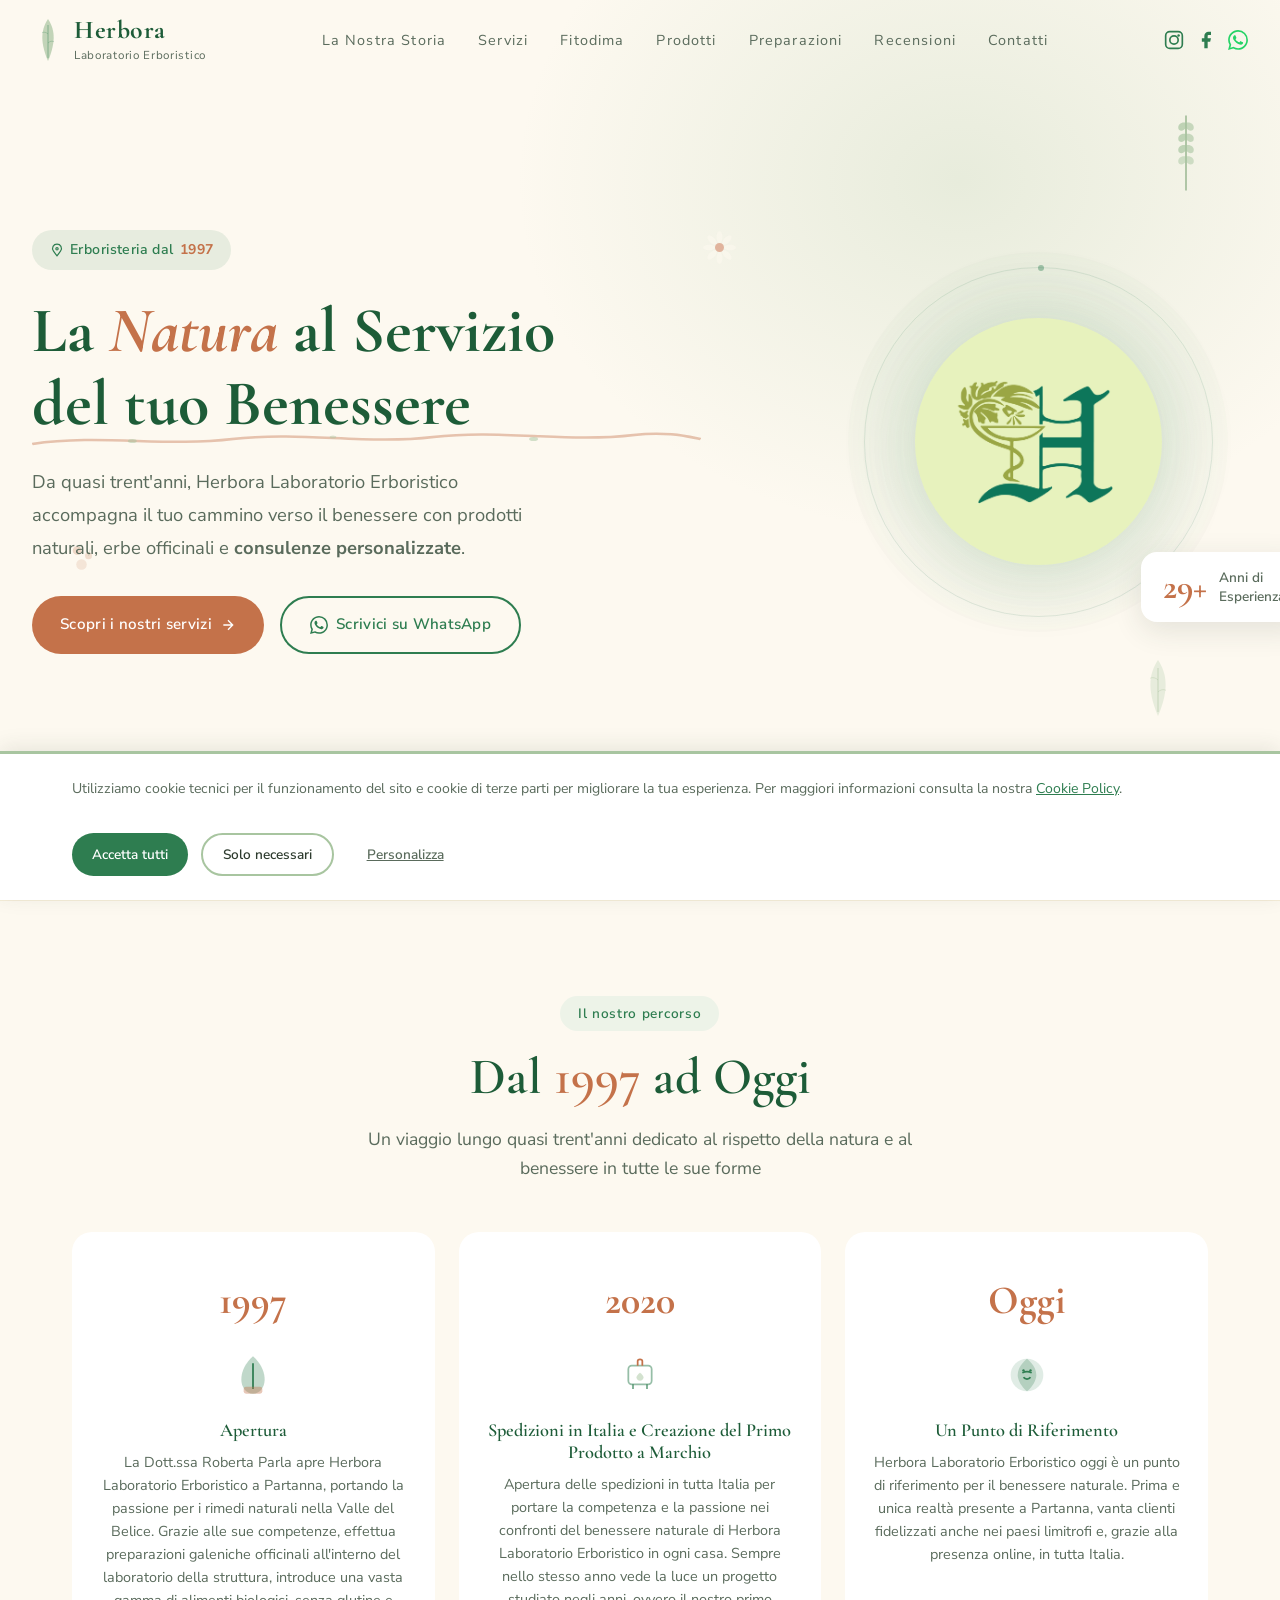
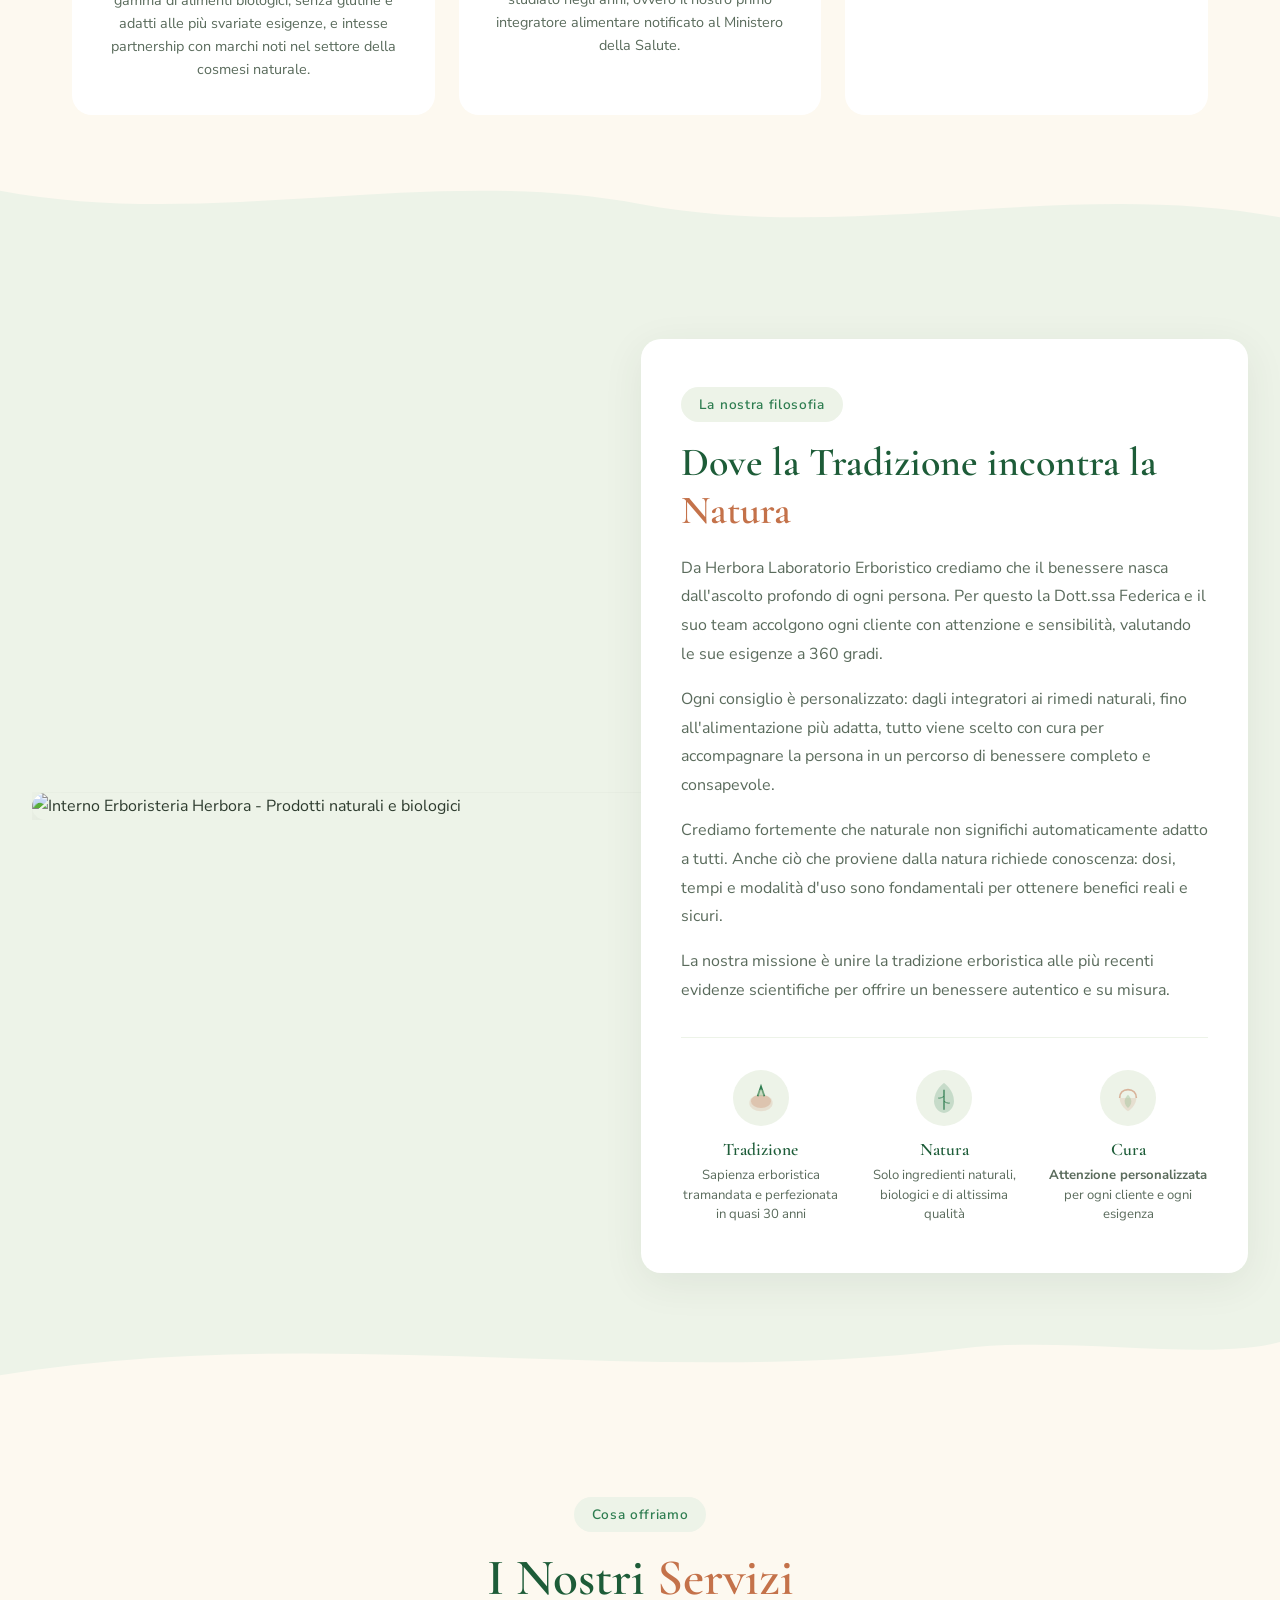
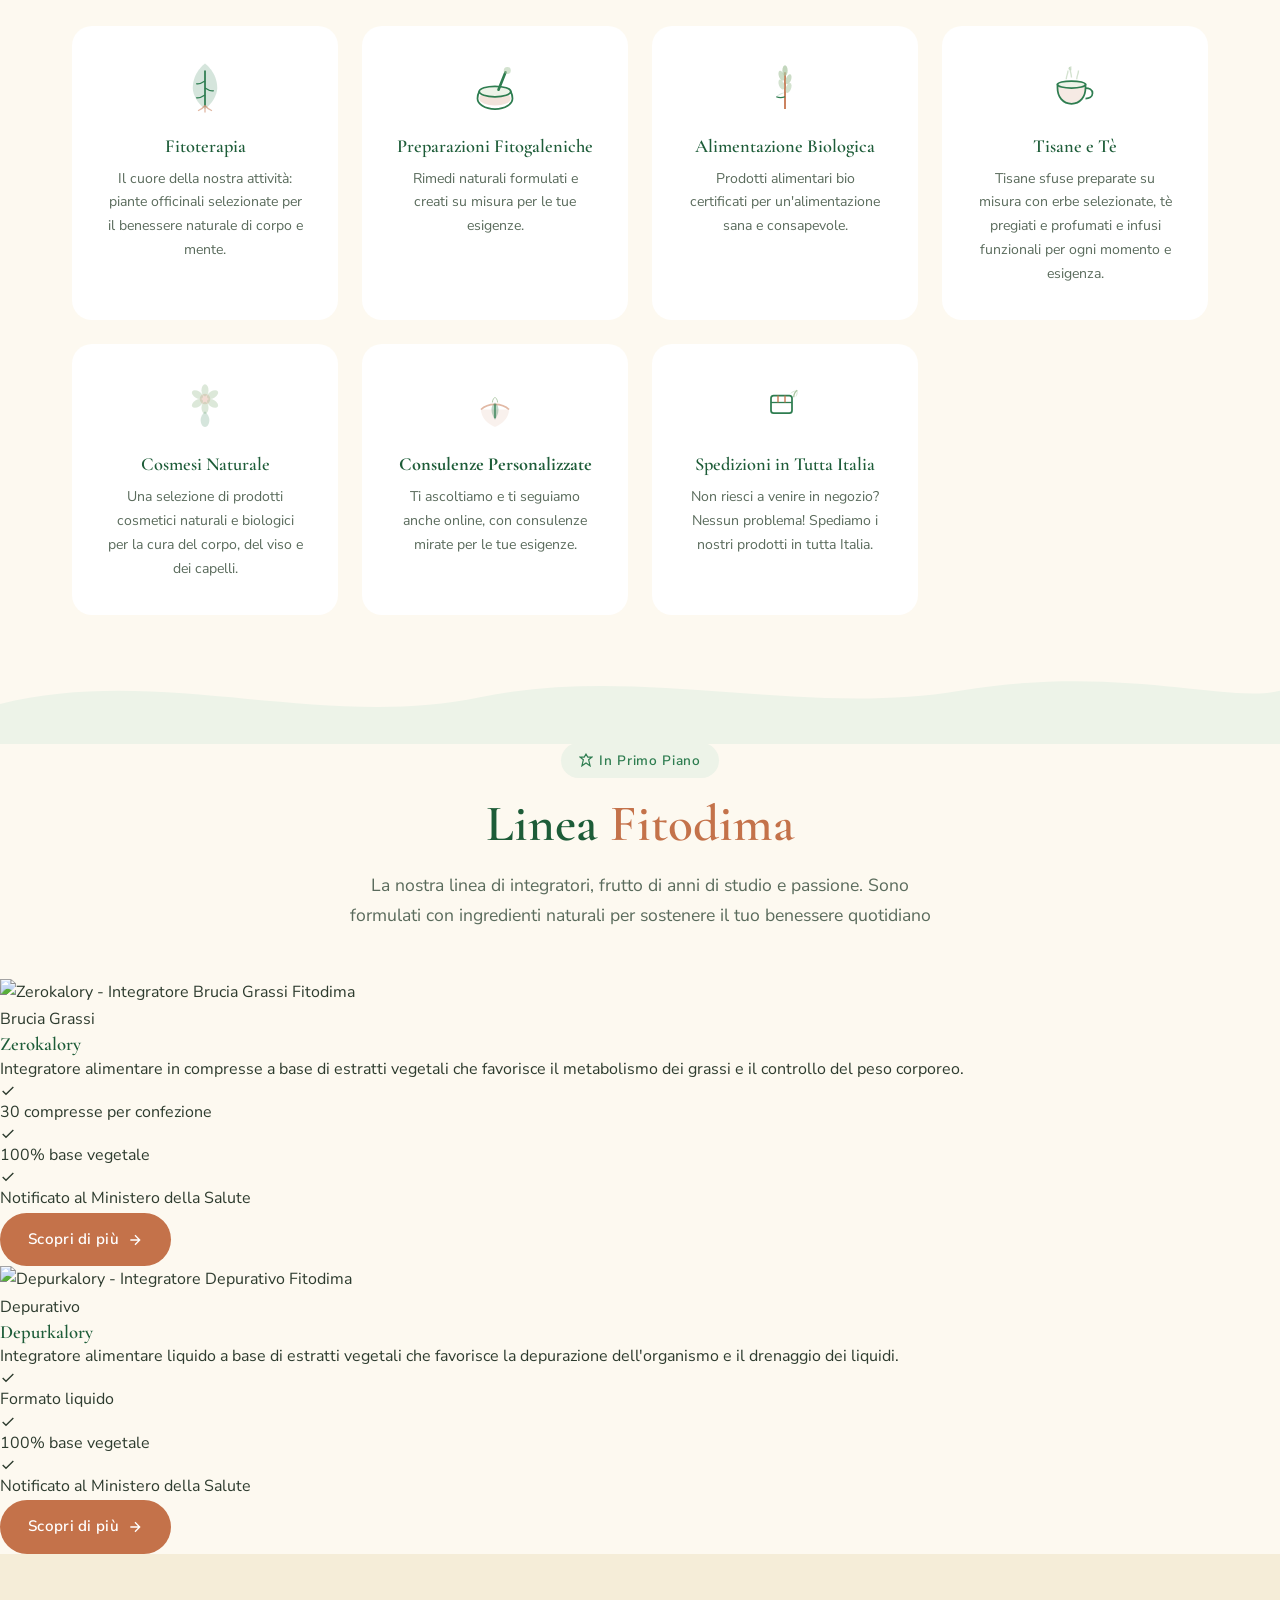
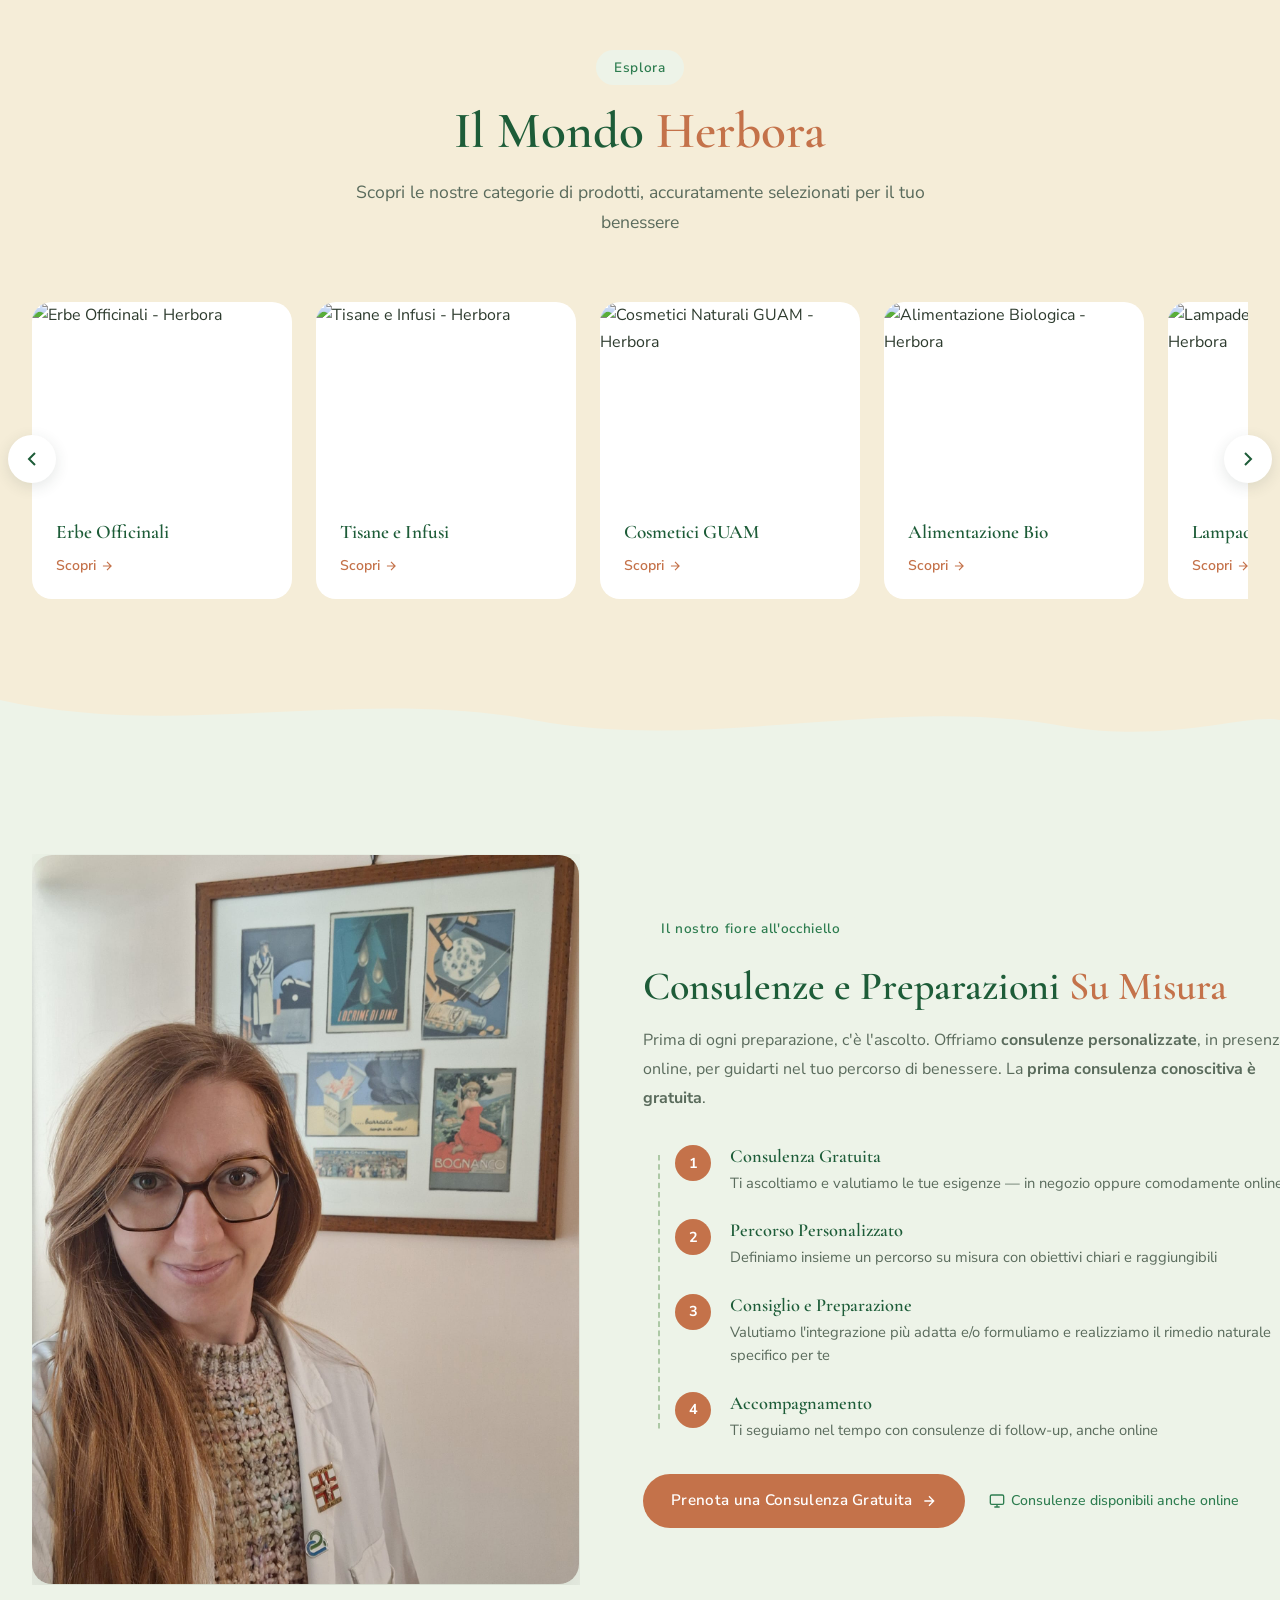
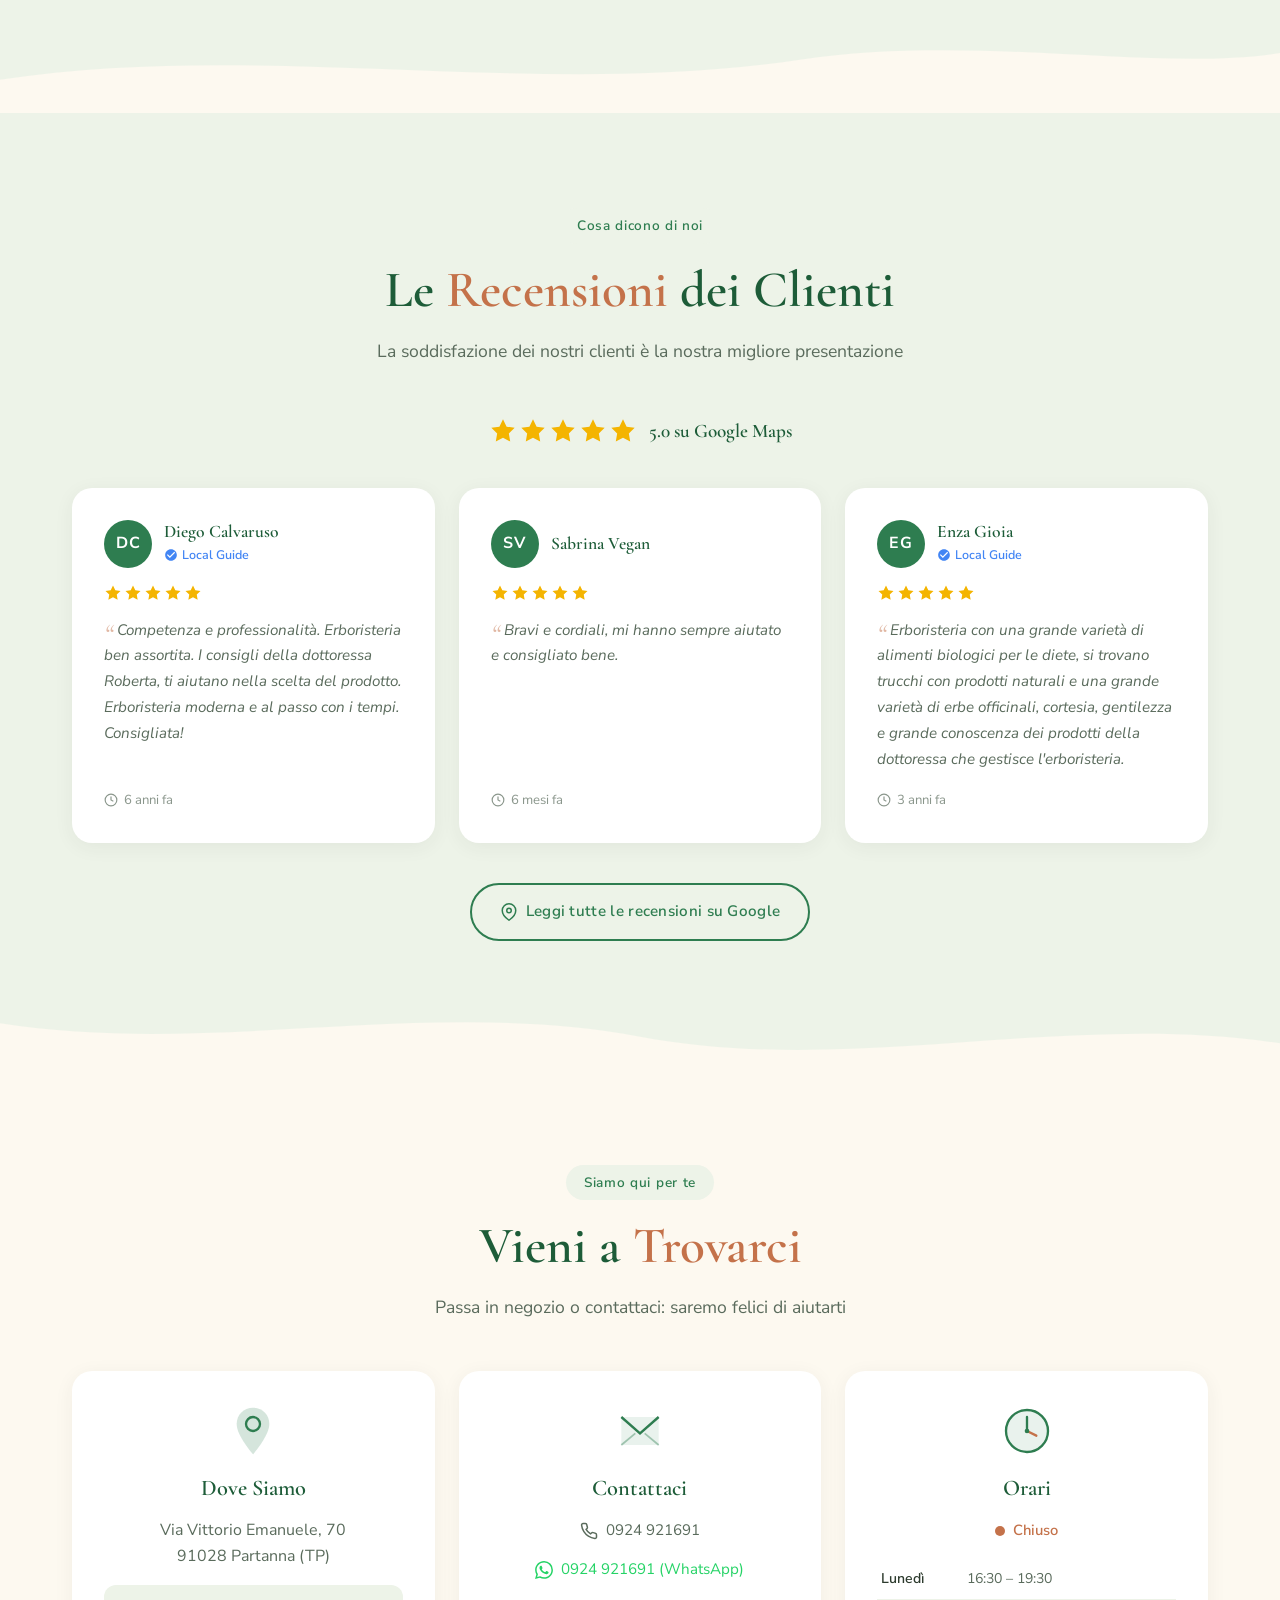
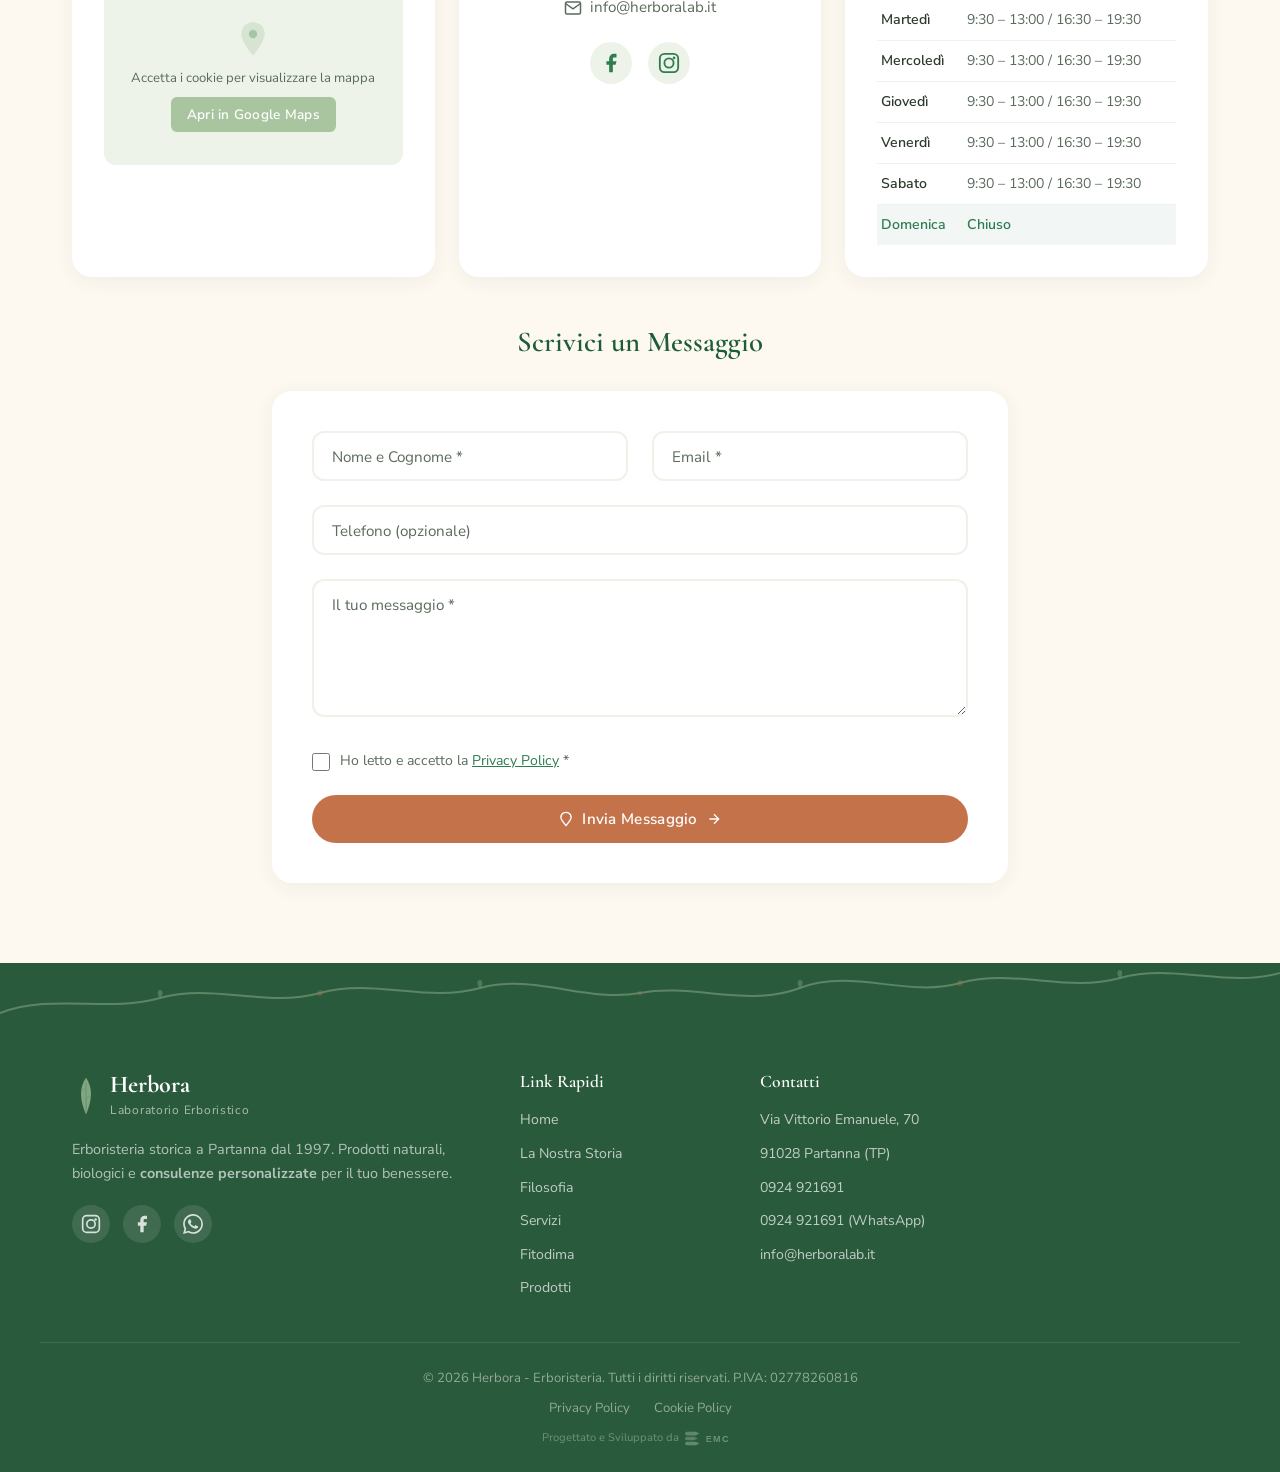
==== index.html @ 406d6354 "Aggiornato indirizzo: Via Vittorio Emanuele da 72 a 70 Sostituite tutte le 8 occorrenze del civico s" ====
<!DOCTYPE html>
<html lang="it">
<head>
    <meta charset="UTF-8">
    <meta name="viewport" content="width=device-width, initial-scale=1.0">
    <title>Herbora Laboratorio Erboristico - Erboristeria a Partanna dal 1997 | Fitoterapia, Prodotti Naturali e Biologici</title>
    <meta name="description" content="Herbora, erboristeria storica a Partanna (TP) dal 1997. Fitoterapia, preparazioni galeniche, cosmetici naturali, alimentazione biologica e consulenze personalizzate con Federica Ferrante.">
    <meta name="keywords" content="erboristeria Partanna, fitoterapia, prodotti naturali, biologico, tisane, cosmetici naturali, preparazioni galeniche, Herbora, Federica Ferrante, erboristeria Trapani, integratori naturali">
    <meta name="author" content="Herbora - Erboristeria">
    <meta name="robots" content="index, follow">
    <link rel="canonical" href="https://herboralab.it/">

    <!-- Open Graph -->
    <meta property="og:type" content="website">
    <meta property="og:title" content="Herbora - Erboristeria a Partanna dal 1997">
    <meta property="og:description" content="La natura al servizio del tuo benessere. Fitoterapia, prodotti naturali e biologici, consulenze personalizzate.">
    <meta property="og:url" content="https://herboralab.it/">
    <meta property="og:site_name" content="Herbora">
    <meta property="og:locale" content="it_IT">

    <link rel="icon" type="image/png" href="images/logo.png">

    <!-- Google Fonts -->
    <link rel="preconnect" href="https://fonts.googleapis.com">
    <link rel="preconnect" href="https://fonts.gstatic.com" crossorigin>
    <link href="https://fonts.googleapis.com/css2?family=Cormorant+Garamond:ital,wght@0,400;0,500;0,600;0,700;1,400;1,500&family=Nunito+Sans:wght@300;400;500;600;700&display=swap" rel="stylesheet">

    <link rel="stylesheet" href="css/style.css">

    <!-- Schema.org -->
    <script type="application/ld+json">
    {
        "@context": "https://schema.org",
        "@type": "HealthAndBeautyBusiness",
        "name": "Herbora - Erboristeria",
        "description": "Erboristeria storica a Partanna dal 1997. Fitoterapia, preparazioni galeniche, cosmetici naturali, alimentazione biologica e consulenze personalizzate.",
        "url": "https://herboralab.it",
        "telephone": "+390924921691",
        "email": "info@herboralab.it",
        "foundingDate": "1997",
        "founder": {
            "@type": "Person",
            "name": "Federica Ferrante"
        },
        "address": {
            "@type": "PostalAddress",
            "streetAddress": "Via Vittorio Emanuele, 70",
            "addressLocality": "Partanna",
            "addressRegion": "TP",
            "postalCode": "91028",
            "addressCountry": "IT"
        },
        "geo": {
            "@type": "GeoCoordinates",
            "latitude": 37.7284,
            "longitude": 12.8892
        },
        "openingHoursSpecification": [
            {
                "@type": "OpeningHoursSpecification",
                "dayOfWeek": "Monday",
                "opens": "16:30",
                "closes": "19:30"
            },
            {
                "@type": "OpeningHoursSpecification",
                "dayOfWeek": ["Tuesday","Wednesday","Thursday","Friday","Saturday"],
                "opens": "09:30",
                "closes": "13:00"
            },
            {
                "@type": "OpeningHoursSpecification",
                "dayOfWeek": ["Tuesday","Wednesday","Thursday","Friday","Saturday"],
                "opens": "16:30",
                "closes": "19:30"
            }
        ],
        "hasOfferCatalog": {
            "@type": "OfferCatalog",
            "name": "Servizi Herbora",
            "itemListElement": [
                {"@type": "Offer", "itemOffered": {"@type": "Service", "name": "Fitoterapia"}},
                {"@type": "Offer", "itemOffered": {"@type": "Service", "name": "Preparazioni Fitogaleniche"}},
                {"@type": "Offer", "itemOffered": {"@type": "Service", "name": "Alimentazione Biologica"}},
                {"@type": "Offer", "itemOffered": {"@type": "Service", "name": "Consulenze Personalizzate"}},
                {"@type": "Offer", "itemOffered": {"@type": "Service", "name": "Cosmetici Naturali"}},
                {"@type": "Offer", "itemOffered": {"@type": "Service", "name": "Tisane e Tè"}},
                {"@type": "Offer", "itemOffered": {"@type": "Service", "name": "Spedizioni in Italia"}}
            ]
        },
        "sameAs": [
            "https://www.facebook.com/Dott.ssaRobertaParla/?locale=it_IT",
            "https://www.instagram.com/herbora_parla?igsh=dG9mOWo2czh0NHE0"
        ]
    }
    </script>
</head>
<body>

    <!-- ========== NAVBAR ========== -->
    <nav class="navbar" id="navbar">
        <div class="navbar-container">
            <a href="#" class="navbar-brand">
                <svg class="navbar-logo" viewBox="0 0 50 80" xmlns="http://www.w3.org/2000/svg" aria-hidden="true">
                    <path d="M25 5 C15 20, 10 40, 25 75 C40 40, 35 20, 25 5z" fill="#A8C5A0" opacity="0.7"/>
                    <line x1="25" y1="15" x2="25" y2="70" stroke="#2E7D50" stroke-width="1.2" opacity="0.6"/>
                    <path d="M25 30 C20 25, 15 28, 15 28" fill="none" stroke="#2E7D50" stroke-width="0.8" opacity="0.5"/>
                    <path d="M25 45 C30 40, 35 43, 35 43" fill="none" stroke="#2E7D50" stroke-width="0.8" opacity="0.5"/>
                </svg>
                <div class="navbar-brand-text">
                    <span>Herbora</span>
                    <span class="brand-subtitle">Laboratorio Erboristico</span>
                </div>
            </a>

            <div class="navbar-links" id="navbarLinks">
                <a href="#storia" class="nav-link">La Nostra Storia</a>
                <a href="#servizi" class="nav-link">Servizi</a>
                <a href="#fitodima" class="nav-link">Fitodima</a>
                <a href="#prodotti" class="nav-link">Prodotti</a>
                <a href="#preparazioni" class="nav-link">Preparazioni</a>
                <a href="#recensioni" class="nav-link">Recensioni</a>
                <a href="#contatti" class="nav-link">Contatti</a>
            </div>

            <div class="navbar-social">
                <a href="https://www.instagram.com/herbora_parla?igsh=dG9mOWo2czh0NHE0" target="_blank" rel="noopener" aria-label="Instagram" class="navbar-social-link">
                    <svg width="20" height="20" viewBox="0 0 24 24" fill="none" stroke="currentColor" stroke-width="2"><rect x="2" y="2" width="20" height="20" rx="5"/><circle cx="12" cy="12" r="5"/><circle cx="17.5" cy="6.5" r="1.5" fill="currentColor" stroke="none"/></svg>
                </a>
                <a href="https://www.facebook.com/Dott.ssaRobertaParla/?locale=it_IT" target="_blank" rel="noopener" aria-label="Facebook" class="navbar-social-link">
                    <svg width="20" height="20" viewBox="0 0 24 24" fill="currentColor"><path d="M18 2h-3a5 5 0 00-5 5v3H7v4h3v8h4v-8h3l1-4h-4V7a1 1 0 011-1h3z"/></svg>
                </a>
                <a href="https://wa.me/390924921691?text=Ciao%2C%20vorrei%20informazioni%20sui%20vostri%20prodotti" target="_blank" rel="noopener" aria-label="WhatsApp" class="navbar-social-link navbar-social-wa">
                    <svg width="20" height="20" viewBox="0 0 24 24" fill="currentColor"><path d="M17.472 14.382c-.297-.149-1.758-.867-2.03-.967-.273-.099-.471-.148-.67.15-.197.297-.767.966-.94 1.164-.173.199-.347.223-.644.075-.297-.15-1.255-.463-2.39-1.475-.883-.788-1.48-1.761-1.653-2.059-.173-.297-.018-.458.13-.606.134-.133.298-.347.446-.52.149-.174.198-.298.298-.497.099-.198.05-.371-.025-.52-.075-.149-.669-1.612-.916-2.207-.242-.579-.487-.5-.669-.51-.173-.008-.371-.01-.57-.01-.198 0-.52.074-.792.372-.272.297-1.04 1.016-1.04 2.479 0 1.462 1.065 2.875 1.213 3.074.149.198 2.096 3.2 5.077 4.487.709.306 1.262.489 1.694.625.712.227 1.36.195 1.871.118.571-.085 1.758-.719 2.006-1.413.248-.694.248-1.289.173-1.413-.074-.124-.272-.198-.57-.347m-5.421 7.403h-.004a9.87 9.87 0 01-5.031-1.378l-.361-.214-3.741.982.998-3.648-.235-.374a9.86 9.86 0 01-1.51-5.26c.001-5.45 4.436-9.884 9.888-9.884 2.64 0 5.122 1.03 6.988 2.898a9.825 9.825 0 012.893 6.994c-.003 5.45-4.437 9.884-9.885 9.884m8.413-18.297A11.815 11.815 0 0012.05 0C5.495 0 .16 5.335.157 11.892c0 2.096.547 4.142 1.588 5.945L.057 24l6.305-1.654a11.882 11.882 0 005.683 1.448h.005c6.554 0 11.89-5.335 11.893-11.893a11.821 11.821 0 00-3.48-8.413z"/></svg>
                </a>
            </div>

            <!-- Mobile toggle -->
            <button class="navbar-toggle" id="navbarToggle" aria-label="Apri menu">
                <svg viewBox="0 0 24 24" width="28" height="28" fill="none" stroke="#2E7D50" stroke-width="2" stroke-linecap="round">
                    <line x1="3" y1="6" x2="21" y2="6"/>
                    <line x1="3" y1="12" x2="21" y2="12"/>
                    <line x1="3" y1="18" x2="21" y2="18"/>
                </svg>
            </button>
        </div>
    </nav>

    <!-- Mobile overlay -->
    <div class="mobile-overlay" id="mobileOverlay">
        <!-- Botanical SVG pattern background -->
        <svg class="mobile-overlay-pattern" viewBox="0 0 400 800" preserveAspectRatio="xMidYMid slice" xmlns="http://www.w3.org/2000/svg">
            <defs>
                <pattern id="botanicalPattern" x="0" y="0" width="200" height="200" patternUnits="userSpaceOnUse">
                    <path d="M50 10c0 0-20 15-20 40s10 30 20 40c10-10 20-15 20-40S50 10 50 10z" fill="none" stroke="#A8C5A0" stroke-width="0.5" opacity="0.3"/>
                    <path d="M150 60c0 0-15 10-15 30s7 22 15 30c8-8 15-10 15-30S150 60 150 60z" fill="none" stroke="#A8C5A0" stroke-width="0.5" opacity="0.2"/>
                    <circle cx="100" cy="150" r="8" fill="none" stroke="#A8C5A0" stroke-width="0.5" opacity="0.15"/>
                    <path d="M100 142 L100 158" fill="none" stroke="#A8C5A0" stroke-width="0.5" opacity="0.15"/>
                </pattern>
            </defs>
            <rect width="100%" height="100%" fill="url(#botanicalPattern)"/>
        </svg>
        <div class="mobile-nav-links">
            <a href="#storia" class="mobile-link">La nostra storia</a>
            <a href="#filosofia" class="mobile-link">Filosofia</a>
            <a href="#servizi" class="mobile-link">Servizi</a>
            <a href="#fitodima" class="mobile-link">Fitodima</a>
            <a href="#prodotti" class="mobile-link">Prodotti</a>
            <a href="#preparazioni" class="mobile-link">Preparazioni</a>
            <a href="#recensioni" class="mobile-link">Recensioni</a>
            <a href="#contatti" class="mobile-link">Contatti</a>
            <div class="mobile-social">
                <a href="https://www.instagram.com/herbora_parla?igsh=dG9mOWo2czh0NHE0" target="_blank" rel="noopener" aria-label="Instagram" class="mobile-social-link">
                    <svg width="24" height="24" viewBox="0 0 24 24" fill="none" stroke="currentColor" stroke-width="2"><rect x="2" y="2" width="20" height="20" rx="5"/><circle cx="12" cy="12" r="5"/><circle cx="17.5" cy="6.5" r="1.5" fill="currentColor" stroke="none"/></svg>
                </a>
                <a href="https://www.facebook.com/Dott.ssaRobertaParla/?locale=it_IT" target="_blank" rel="noopener" aria-label="Facebook" class="mobile-social-link">
                    <svg width="24" height="24" viewBox="0 0 24 24" fill="currentColor"><path d="M18 2h-3a5 5 0 00-5 5v3H7v4h3v8h4v-8h3l1-4h-4V7a1 1 0 011-1h3z"/></svg>
                </a>
                <a href="https://wa.me/390924921691?text=Ciao%2C%20vorrei%20informazioni%20sui%20vostri%20prodotti" target="_blank" rel="noopener" aria-label="WhatsApp" class="mobile-social-link mobile-social-wa">
                    <svg width="24" height="24" viewBox="0 0 24 24" fill="currentColor"><path d="M17.472 14.382c-.297-.149-1.758-.867-2.03-.967-.273-.099-.471-.148-.67.15-.197.297-.767.966-.94 1.164-.173.199-.347.223-.644.075-.297-.15-1.255-.463-2.39-1.475-.883-.788-1.48-1.761-1.653-2.059-.173-.297-.018-.458.13-.606.134-.133.298-.347.446-.52.149-.174.198-.298.298-.497.099-.198.05-.371-.025-.52-.075-.149-.669-1.612-.916-2.207-.242-.579-.487-.5-.669-.51-.173-.008-.371-.01-.57-.01-.198 0-.52.074-.792.372-.272.297-1.04 1.016-1.04 2.479 0 1.462 1.065 2.875 1.213 3.074.149.198 2.096 3.2 5.077 4.487.709.306 1.262.489 1.694.625.712.227 1.36.195 1.871.118.571-.085 1.758-.719 2.006-1.413.248-.694.248-1.289.173-1.413-.074-.124-.272-.198-.57-.347m-5.421 7.403h-.004a9.87 9.87 0 01-5.031-1.378l-.361-.214-3.741.982.998-3.648-.235-.374a9.86 9.86 0 01-1.51-5.26c.001-5.45 4.436-9.884 9.888-9.884 2.64 0 5.122 1.03 6.988 2.898a9.825 9.825 0 012.893 6.994c-.003 5.45-4.437 9.884-9.885 9.884m8.413-18.297A11.815 11.815 0 0012.05 0C5.495 0 .16 5.335.157 11.892c0 2.096.547 4.142 1.588 5.945L.057 24l6.305-1.654a11.882 11.882 0 005.683 1.448h.005c6.554 0 11.89-5.335 11.893-11.893a11.821 11.821 0 00-3.48-8.413z"/></svg>
                </a>
            </div>
        </div>
    </div>

    <!-- ========== HERO ========== -->
    <section class="hero" id="hero">
        <!-- Radial wash -->
        <div class="hero-wash"></div>

        <!-- Floating botanicals -->
        <svg class="hero-botanical hero-botanical-1" viewBox="0 0 80 120" xmlns="http://www.w3.org/2000/svg">
            <!-- Rosemary sprig -->
            <line x1="40" y1="10" x2="40" y2="110" stroke="#7BA374" stroke-width="1.5"/>
            <path d="M40 20 C35 18, 28 22, 30 28 C32 32, 38 30, 40 26" fill="#A8C5A0" opacity="0.7"/>
            <path d="M40 20 C45 18, 52 22, 50 28 C48 32, 42 30, 40 26" fill="#A8C5A0" opacity="0.6"/>
            <path d="M40 35 C35 33, 28 37, 30 43 C32 47, 38 45, 40 41" fill="#A8C5A0" opacity="0.7"/>
            <path d="M40 35 C45 33, 52 37, 50 43 C48 47, 42 45, 40 41" fill="#A8C5A0" opacity="0.6"/>
            <path d="M40 50 C35 48, 28 52, 30 58 C32 62, 38 60, 40 56" fill="#A8C5A0" opacity="0.7"/>
            <path d="M40 50 C45 48, 52 52, 50 58 C48 62, 42 60, 40 56" fill="#A8C5A0" opacity="0.6"/>
            <path d="M40 65 C35 63, 28 67, 30 73 C32 77, 38 75, 40 71" fill="#A8C5A0" opacity="0.5"/>
            <path d="M40 65 C45 63, 52 67, 50 73 C48 77, 42 75, 40 71" fill="#A8C5A0" opacity="0.5"/>
        </svg>

        <svg class="hero-botanical hero-botanical-2" viewBox="0 0 60 60" xmlns="http://www.w3.org/2000/svg">
            <!-- Chamomile -->
            <circle cx="30" cy="30" r="6" fill="#D4896A" opacity="0.6"/>
            <ellipse cx="30" cy="16" rx="4" ry="8" fill="#FDF9F0" opacity="0.5" transform="rotate(0 30 30)"/>
            <ellipse cx="30" cy="16" rx="4" ry="8" fill="#FDF9F0" opacity="0.5" transform="rotate(45 30 30)"/>
            <ellipse cx="30" cy="16" rx="4" ry="8" fill="#FDF9F0" opacity="0.5" transform="rotate(90 30 30)"/>
            <ellipse cx="30" cy="16" rx="4" ry="8" fill="#FDF9F0" opacity="0.5" transform="rotate(135 30 30)"/>
            <ellipse cx="30" cy="16" rx="4" ry="8" fill="#FDF9F0" opacity="0.5" transform="rotate(180 30 30)"/>
            <ellipse cx="30" cy="16" rx="4" ry="8" fill="#FDF9F0" opacity="0.5" transform="rotate(225 30 30)"/>
            <ellipse cx="30" cy="16" rx="4" ry="8" fill="#FDF9F0" opacity="0.5" transform="rotate(270 30 30)"/>
            <ellipse cx="30" cy="16" rx="4" ry="8" fill="#FDF9F0" opacity="0.5" transform="rotate(315 30 30)"/>
        </svg>

        <svg class="hero-botanical hero-botanical-3" viewBox="0 0 50 80" xmlns="http://www.w3.org/2000/svg">
            <!-- Single leaf -->
            <path d="M25 5 C15 20, 10 40, 25 75 C40 40, 35 20, 25 5z" fill="#A8C5A0" opacity="0.25"/>
            <line x1="25" y1="15" x2="25" y2="70" stroke="#7BA374" stroke-width="1" opacity="0.4"/>
            <path d="M25 30 C20 25, 15 28, 15 28" fill="none" stroke="#7BA374" stroke-width="0.8" opacity="0.3"/>
            <path d="M25 45 C30 40, 35 43, 35 43" fill="none" stroke="#7BA374" stroke-width="0.8" opacity="0.3"/>
        </svg>

        <svg class="hero-botanical hero-botanical-4" viewBox="0 0 40 40" xmlns="http://www.w3.org/2000/svg">
            <!-- Small berries -->
            <circle cx="15" cy="12" r="5" fill="#C4724A" opacity="0.25"/>
            <circle cx="28" cy="18" r="4" fill="#C4724A" opacity="0.2"/>
            <circle cx="20" cy="28" r="6" fill="#C4724A" opacity="0.15"/>
            <line x1="15" y1="12" x2="20" y2="5" stroke="#7BA374" stroke-width="0.8" opacity="0.3"/>
            <line x1="28" y1="18" x2="30" y2="10" stroke="#7BA374" stroke-width="0.8" opacity="0.3"/>
        </svg>

        <div class="hero-container">
            <div class="hero-content" data-organic="leaf-wipe">
                <span class="hero-badge">
                    <svg width="14" height="14" viewBox="0 0 24 24" fill="none" stroke="currentColor" stroke-width="2"><path d="M12 2C6 2 2 8 6 14c2 3 6 8 6 8s4-5 6-8c4-6 0-12-6-12z"/><circle cx="12" cy="10" r="2"/></svg>
                    Erboristeria dal <strong style="color:var(--terracotta)">1997</strong>
                </span>
                <h1 class="hero-title">
                    La <span class="hero-title-accent">Natura</span> al Servizio<br>
                    del tuo Benessere
                    <!-- Vine underline SVG -->
                    <svg class="hero-vine-underline" viewBox="0 0 300 20" xmlns="http://www.w3.org/2000/svg" preserveAspectRatio="none">
                        <path d="M0 15 C30 5, 60 18, 90 10 C120 2, 150 16, 180 8 C210 0, 240 14, 270 6 C285 2, 295 8, 300 10" fill="none" stroke="#C4724A" stroke-width="2.5" opacity="0.4"/>
                        <circle cx="45" cy="12" r="2" fill="#A8C5A0" opacity="0.5"/>
                        <circle cx="135" cy="8" r="1.5" fill="#A8C5A0" opacity="0.4"/>
                        <circle cx="225" cy="10" r="2" fill="#A8C5A0" opacity="0.5"/>
                    </svg>
                </h1>
                <p class="hero-subtitle">Da quasi trent'anni, Herbora Laboratorio Erboristico accompagna il tuo cammino verso il benessere con prodotti naturali, erbe officinali e <strong>consulenze personalizzate</strong>.</p>
                <div class="hero-ctas">
                    <a href="#servizi" class="btn btn-primary">
                        Scopri i nostri servizi
                        <svg width="16" height="16" viewBox="0 0 24 24" fill="none" stroke="currentColor" stroke-width="2"><path d="M5 12h14M12 5l7 7-7 7"/></svg>
                    </a>
                    <a href="https://wa.me/390924921691?text=Ciao%2C%20vorrei%20informazioni%20sui%20vostri%20prodotti" class="btn btn-whatsapp" target="_blank" rel="noopener">
                        <svg width="18" height="18" viewBox="0 0 24 24" fill="currentColor"><path d="M17.472 14.382c-.297-.149-1.758-.867-2.03-.967-.273-.099-.471-.148-.67.15-.197.297-.767.966-.94 1.164-.173.199-.347.223-.644.075-.297-.15-1.255-.463-2.39-1.475-.883-.788-1.48-1.761-1.653-2.059-.173-.297-.018-.458.13-.606.134-.133.298-.347.446-.52.149-.174.198-.298.298-.497.099-.198.05-.371-.025-.52-.075-.149-.669-1.612-.916-2.207-.242-.579-.487-.5-.669-.51-.173-.008-.371-.01-.57-.01-.198 0-.52.074-.792.372-.272.297-1.04 1.016-1.04 2.479 0 1.462 1.065 2.875 1.213 3.074.149.198 2.096 3.2 5.077 4.487.709.306 1.262.489 1.694.625.712.227 1.36.195 1.871.118.571-.085 1.758-.719 2.006-1.413.248-.694.248-1.289.173-1.413-.074-.124-.272-.198-.57-.347m-5.421 7.403h-.004a9.87 9.87 0 01-5.031-1.378l-.361-.214-3.741.982.998-3.648-.235-.374a9.86 9.86 0 01-1.51-5.26c.001-5.45 4.436-9.884 9.888-9.884 2.64 0 5.122 1.03 6.988 2.898a9.825 9.825 0 012.893 6.994c-.003 5.45-4.437 9.884-9.885 9.884m8.413-18.297A11.815 11.815 0 0012.05 0C5.495 0 .16 5.335.157 11.892c0 2.096.547 4.142 1.588 5.945L.057 24l6.305-1.654a11.882 11.882 0 005.683 1.448h.005c6.554 0 11.89-5.335 11.893-11.893a11.821 11.821 0 00-3.48-8.413z"/></svg>
                        Scrivici su WhatsApp
                    </a>
                </div>
            </div>

            <div class="hero-visual" data-organic="grow">
                <div class="hero-image-wrapper">
                    <div class="hero-logo-glow"></div>
                    <div class="hero-logo-ring"></div>
                    <img class="hero-logo" src="images/logo.png" alt="Herbora Laboratorio Erboristico - Logo" loading="eager">
                </div>
                <div class="hero-experience-card" data-organic="bloom">
                    <span class="hero-experience-number" id="anniEsperienza">27+</span>
                    <span class="hero-experience-text">Anni di<br>Esperienza</span>
                </div>
            </div>
        </div>

        <!-- Wave divider -->
        <div class="wave-divider">
            <svg viewBox="0 0 1440 120" preserveAspectRatio="none" xmlns="http://www.w3.org/2000/svg">
                <path d="M0,60 C180,120 360,0 540,60 C720,120 900,0 1080,60 C1260,120 1380,80 1440,60 L1440,120 L0,120Z" fill="#FDF9F0"/>
            </svg>
        </div>
    </section>

    <!-- ========== STORIA - Timeline ========== -->
    <section class="storia" id="storia">
        <div class="section-container">
            <span class="section-badge" data-organic="bloom">Il nostro percorso</span>
            <h2 class="section-title" data-organic="leaf-wipe">Dal <span class="accent">1997</span> ad Oggi</h2>
            <p class="section-subtitle" data-organic="leaf-wipe">Un viaggio lungo quasi trent'anni dedicato al rispetto della natura e al benessere in tutte le sue forme</p>
        </div>

        <div class="timeline-grid" id="timelineTrack">
            <div class="timeline-node" data-organic="grow">
                <div class="timeline-year">1997</div>
                <div class="timeline-icon">
                    <svg viewBox="0 0 48 48" xmlns="http://www.w3.org/2000/svg">
                        <path d="M24 8c0 0-10 8-10 20c0 6 4 12 10 12s10-6 10-12c0-12-10-20-10-20z" fill="#2E7D50" opacity="0.3"/>
                        <line x1="24" y1="14" x2="24" y2="36" stroke="#2E7D50" stroke-width="1.5"/>
                        <rect x="16" y="34" width="16" height="6" rx="2" fill="#C4724A" opacity="0.4"/>
                    </svg>
                </div>
                <h3 class="timeline-title">Apertura</h3>
                <p class="timeline-desc">La Dott.ssa Roberta Parla apre Herbora Laboratorio Erboristico a Partanna, portando la passione per i rimedi naturali nella Valle del Belice. Grazie alle sue competenze, effettua preparazioni galeniche officinali all'interno del laboratorio della struttura, introduce una vasta gamma di alimenti biologici, senza glutine e adatti alle più svariate esigenze, e intesse partnership con marchi noti nel settore della cosmesi naturale.</p>
            </div>

            <div class="timeline-node" data-organic="grow">
                <div class="timeline-year">2020</div>
                <div class="timeline-icon">
                    <svg viewBox="0 0 48 48" xmlns="http://www.w3.org/2000/svg">
                        <rect x="14" y="16" width="20" height="16" rx="3" fill="none" stroke="#2E7D50" stroke-width="1.5" opacity="0.5"/>
                        <path d="M18 32 L18 36" stroke="#2E7D50" stroke-width="1"/>
                        <path d="M30 32 L30 36" stroke="#2E7D50" stroke-width="1"/>
                        <path d="M22 16 L22 12 C22 10, 26 10, 26 12 L26 16" fill="none" stroke="#C4724A" stroke-width="1.5"/>
                        <path d="M24 22c0 0-3 2-3 4s1.5 3 3 3s3-1 3-3s-3-4-3-4z" fill="#A8C5A0" opacity="0.5"/>
                    </svg>
                </div>
                <h3 class="timeline-title">Spedizioni in Italia e Creazione del Primo Prodotto a Marchio</h3>
                <p class="timeline-desc">Apertura delle spedizioni in tutta Italia per portare la competenza e la passione nei confronti del benessere naturale di Herbora Laboratorio Erboristico in ogni casa. Sempre nello stesso anno vede la luce un progetto studiato negli anni, ovvero il nostro primo integratore alimentare notificato al Ministero della Salute.</p>
            </div>

            <div class="timeline-node" data-organic="grow">
                <div class="timeline-year">Oggi</div>
                <div class="timeline-icon">
                    <svg viewBox="0 0 48 48" xmlns="http://www.w3.org/2000/svg">
                        <circle cx="24" cy="24" r="14" fill="#2E7D50" opacity="0.15"/>
                        <path d="M24 10c0 0-8 6-8 14c0 4 3 10 8 14c5-4 8-10 8-14c0-8-8-14-8-14z" fill="#2E7D50" opacity="0.25"/>
                        <path d="M20 22c2-1 4-1 4-1s2 0 4 1" fill="none" stroke="#2E7D50" stroke-width="1.5"/>
                        <circle cx="21" cy="20" r="1" fill="#2E7D50"/>
                        <circle cx="27" cy="20" r="1" fill="#2E7D50"/>
                        <path d="M21 26c1.5 2 4.5 2 6 0" fill="none" stroke="#2E7D50" stroke-width="1.5"/>
                    </svg>
                </div>
                <h3 class="timeline-title">Un Punto di Riferimento</h3>
                <p class="timeline-desc">Herbora Laboratorio Erboristico oggi è un punto di riferimento per il benessere naturale. Prima e unica realtà presente a Partanna, vanta clienti fidelizzati anche nei paesi limitrofi e, grazie alla presenza online, in tutta Italia.</p>
            </div>
        </div>

        <!-- Wave divider -->
        <div class="wave-divider wave-divider-sage">
            <svg viewBox="0 0 1440 120" preserveAspectRatio="none" xmlns="http://www.w3.org/2000/svg">
                <path d="M0,40 C240,100 480,0 720,60 C960,120 1200,20 1440,80 L1440,120 L0,120Z" fill="#EDF3E8"/>
            </svg>
        </div>
    </section>

    <!-- ========== FILOSOFIA ========== -->
    <section class="filosofia" id="filosofia">
        <div class="filosofia-container">
            <div class="filosofia-image" data-organic="leaf-wipe">
                <div class="filosofia-image-inner">
                    <img src="images/negozio6.jpg" alt="Interno Erboristeria Herbora - Prodotti naturali e biologici" loading="lazy">
                </div>
            </div>
            <div class="filosofia-card" data-organic="grow">
                <span class="section-badge">La nostra filosofia</span>
                <h2 class="filosofia-title">Dove la Tradizione incontra la <span class="accent">Natura</span></h2>
                <p class="filosofia-text">Da Herbora Laboratorio Erboristico crediamo che il benessere nasca dall'ascolto profondo di ogni persona. Per questo la Dott.ssa Federica e il suo team accolgono ogni cliente con attenzione e sensibilità, valutando le sue esigenze a 360 gradi.</p>
                <p class="filosofia-text">Ogni consiglio è personalizzato: dagli integratori ai rimedi naturali, fino all'alimentazione più adatta, tutto viene scelto con cura per accompagnare la persona in un percorso di benessere completo e consapevole.</p>
                <p class="filosofia-text">Crediamo fortemente che naturale non significhi automaticamente adatto a tutti. Anche ciò che proviene dalla natura richiede conoscenza: dosi, tempi e modalità d'uso sono fondamentali per ottenere benefici reali e sicuri.</p>
                <p class="filosofia-text">La nostra missione è unire la tradizione erboristica alle più recenti evidenze scientifiche per offrire un benessere autentico e su misura.</p>

                <div class="filosofia-values">
                    <div class="filosofia-value">
                        <div class="filosofia-value-icon">
                            <svg viewBox="0 0 48 48" xmlns="http://www.w3.org/2000/svg">
                                <ellipse cx="24" cy="30" rx="14" ry="10" fill="#C4724A" opacity="0.15"/>
                                <ellipse cx="24" cy="28" rx="12" ry="8" fill="#C4724A" opacity="0.25"/>
                                <path d="M20 22 L24 10 L28 22" fill="none" stroke="#2E7D50" stroke-width="2"/>
                                <circle cx="24" cy="18" r="4" fill="#A8C5A0" opacity="0.5"/>
                            </svg>
                        </div>
                        <h4>Tradizione</h4>
                        <p>Sapienza erboristica tramandata e perfezionata in quasi 30 anni</p>
                    </div>
                    <div class="filosofia-value">
                        <div class="filosofia-value-icon">
                            <svg viewBox="0 0 48 48" xmlns="http://www.w3.org/2000/svg">
                                <path d="M24 6c0 0-12 8-12 22c0 6 5 14 12 14s12-8 12-14c0-14-12-22-12-22z" fill="#2E7D50" opacity="0.2"/>
                                <line x1="24" y1="14" x2="24" y2="38" stroke="#2E7D50" stroke-width="1.5"/>
                                <path d="M24 22c-4 3-7 2-7 2" fill="none" stroke="#2E7D50" stroke-width="1"/>
                                <path d="M24 28c4 3 7 2 7 2" fill="none" stroke="#2E7D50" stroke-width="1"/>
                            </svg>
                        </div>
                        <h4>Natura</h4>
                        <p>Solo ingredienti naturali, biologici e di altissima qualità</p>
                    </div>
                    <div class="filosofia-value">
                        <div class="filosofia-value-icon">
                            <svg viewBox="0 0 48 48" xmlns="http://www.w3.org/2000/svg">
                                <path d="M14 24c0-6 4-10 10-10s10 4 10 10" fill="none" stroke="#C4724A" stroke-width="2" opacity="0.5"/>
                                <path d="M14 24c0 6 4 12 10 16c6-4 10-10 10-16" fill="#C4724A" opacity="0.15"/>
                                <path d="M24 20c0 0-4 4-4 8s2 6 4 8c2-2 4-4 4-8s-4-8-4-8z" fill="#A8C5A0" opacity="0.5"/>
                            </svg>
                        </div>
                        <h4>Cura</h4>
                        <p><strong>Attenzione personalizzata</strong> per ogni cliente e ogni esigenza</p>
                    </div>
                </div>
            </div>
        </div>

        <!-- Wave divider -->
        <div class="wave-divider">
            <svg viewBox="0 0 1440 120" preserveAspectRatio="none" xmlns="http://www.w3.org/2000/svg">
                <path d="M0,80 C360,0 720,100 1080,40 C1200,20 1360,60 1440,30 L1440,120 L0,120Z" fill="#FDF9F0"/>
            </svg>
        </div>
    </section>

    <!-- ========== SERVIZI ========== -->
    <section class="servizi" id="servizi">
        <div class="section-container">
            <span class="section-badge">Cosa offriamo</span>
            <h2 class="section-title">I Nostri <span class="accent">Servizi</span></h2>
        </div>

        <div class="servizi-grid">
            <!-- 1. Fitoterapia -->
            <div class="servizio-card">
                <div class="servizio-icon">
                    <svg viewBox="0 0 64 64" xmlns="http://www.w3.org/2000/svg">
                        <path d="M32 4c0 0-14 10-14 28c0 8 6 18 14 24c8-6 14-16 14-24c0-18-14-28-14-28z" fill="#2E7D50" opacity="0.2"/>
                        <line x1="32" y1="12" x2="32" y2="52" stroke="#2E7D50" stroke-width="2"/>
                        <path d="M32 24c-6 4-10 3-10 3" fill="none" stroke="#2E7D50" stroke-width="1.5"/>
                        <path d="M32 32c6 4 10 3 10 3" fill="none" stroke="#2E7D50" stroke-width="1.5"/>
                        <path d="M32 40c-6 4-10 3-10 3" fill="none" stroke="#2E7D50" stroke-width="1.5"/>
                        <path d="M32 52c-3 4-8 6-8 6" fill="none" stroke="#C4724A" stroke-width="1.5" opacity="0.5"/>
                        <path d="M32 52c0 4 0 8 0 8" fill="none" stroke="#C4724A" stroke-width="1.5" opacity="0.5"/>
                        <path d="M32 52c3 4 8 6 8 6" fill="none" stroke="#C4724A" stroke-width="1.5" opacity="0.5"/>
                    </svg>
                </div>
                <h3 class="servizio-title">Fitoterapia</h3>
                <p class="servizio-desc">Il cuore della nostra attività: piante officinali selezionate per il benessere naturale di corpo e mente.</p>
            </div>

            <!-- 2. Preparazioni Fitogaleniche -->
            <div class="servizio-card">
                <div class="servizio-icon">
                    <svg viewBox="0 0 64 64" xmlns="http://www.w3.org/2000/svg">
                        <ellipse cx="32" cy="44" rx="18" ry="8" fill="#C4724A" opacity="0.2"/>
                        <path d="M14 36c0 0-2 4-2 8c0 6 8 12 20 12s20-6 20-12c0-4-2-8-2-8z" fill="none" stroke="#2E7D50" stroke-width="2"/>
                        <ellipse cx="32" cy="36" rx="18" ry="6" fill="#EDF3E8" stroke="#2E7D50" stroke-width="2"/>
                        <line x1="44" y1="14" x2="36" y2="34" stroke="#2E7D50" stroke-width="3" stroke-linecap="round"/>
                        <circle cx="46" cy="12" r="4" fill="#A8C5A0" opacity="0.5"/>
                    </svg>
                </div>
                <h3 class="servizio-title">Preparazioni Fitogaleniche</h3>
                <p class="servizio-desc">Rimedi naturali formulati e creati su misura per le tue esigenze.</p>
            </div>

            <!-- 3. Alimentazione Biologica -->
            <div class="servizio-card">
                <div class="servizio-icon">
                    <svg viewBox="0 0 64 64" xmlns="http://www.w3.org/2000/svg">
                        <line x1="32" y1="56" x2="32" y2="14" stroke="#C4724A" stroke-width="2"/>
                        <ellipse cx="28" cy="18" rx="3" ry="6" fill="#A8C5A0" opacity="0.6" transform="rotate(-20 28 18)"/>
                        <ellipse cx="36" cy="22" rx="3" ry="6" fill="#A8C5A0" opacity="0.6" transform="rotate(20 36 22)"/>
                        <ellipse cx="28" cy="28" rx="3" ry="6" fill="#A8C5A0" opacity="0.5" transform="rotate(-20 28 28)"/>
                        <ellipse cx="36" cy="32" rx="3" ry="6" fill="#A8C5A0" opacity="0.5" transform="rotate(20 36 32)"/>
                        <ellipse cx="32" cy="12" rx="3" ry="6" fill="#A8C5A0" opacity="0.7"/>
                        <path d="M32 42c-5 2-10 0-10 0" fill="none" stroke="#2E7D50" stroke-width="1.5"/>
                        <path d="M22 42c0 0 3-5 10-5" fill="#2E7D50" opacity="0.2"/>
                    </svg>
                </div>
                <h3 class="servizio-title">Alimentazione Biologica</h3>
                <p class="servizio-desc">Prodotti alimentari bio certificati per un'alimentazione sana e consapevole.</p>
            </div>

            <!-- 4. Tisane e Tè -->
            <div class="servizio-card">
                <div class="servizio-icon">
                    <svg viewBox="0 0 64 64" xmlns="http://www.w3.org/2000/svg">
                        <path d="M12 28h32v4c0 10-6 18-16 18S12 42 12 32v-4z" fill="#C4724A" opacity="0.15"/>
                        <path d="M12 28h32v4c0 10-6 18-16 18S12 42 12 32v-4z" fill="none" stroke="#2E7D50" stroke-width="2"/>
                        <ellipse cx="28" cy="28" rx="16" ry="4" fill="#EDF3E8" stroke="#2E7D50" stroke-width="2"/>
                        <path d="M44 32c4 0 8 2 8 6s-4 6-8 6" fill="none" stroke="#2E7D50" stroke-width="2"/>
                        <path d="M22 22c0-4 2-6 2-10" fill="none" stroke="#A8C5A0" stroke-width="1.5" opacity="0.5"/>
                        <path d="M28 20c0-4-2-8-2-12" fill="none" stroke="#A8C5A0" stroke-width="1.5" opacity="0.5"/>
                        <path d="M34 22c0-4 2-6 2-10" fill="none" stroke="#A8C5A0" stroke-width="1.5" opacity="0.5"/>
                        <path d="M28 12c-2 0-4-2-4-2s1-3 4-3" fill="#A8C5A0" opacity="0.4"/>
                    </svg>
                </div>
                <h3 class="servizio-title">Tisane e Tè</h3>
                <p class="servizio-desc">Tisane sfuse preparate su misura con erbe selezionate, tè pregiati e profumati e infusi funzionali per ogni momento e esigenza.</p>
            </div>

            <!-- 5. Cosmesi Naturale -->
            <div class="servizio-card">
                <div class="servizio-icon">
                    <svg viewBox="0 0 64 64" xmlns="http://www.w3.org/2000/svg">
                        <circle cx="32" cy="24" r="6" fill="#D4896A" opacity="0.3"/>
                        <ellipse cx="32" cy="14" rx="4" ry="7" fill="#A8C5A0" opacity="0.4"/>
                        <ellipse cx="32" cy="14" rx="4" ry="7" fill="#A8C5A0" opacity="0.4" transform="rotate(60 32 24)"/>
                        <ellipse cx="32" cy="14" rx="4" ry="7" fill="#A8C5A0" opacity="0.4" transform="rotate(120 32 24)"/>
                        <ellipse cx="32" cy="14" rx="4" ry="7" fill="#A8C5A0" opacity="0.4" transform="rotate(180 32 24)"/>
                        <ellipse cx="32" cy="14" rx="4" ry="7" fill="#A8C5A0" opacity="0.4" transform="rotate(240 32 24)"/>
                        <ellipse cx="32" cy="14" rx="4" ry="7" fill="#A8C5A0" opacity="0.4" transform="rotate(300 32 24)"/>
                        <path d="M32 38c0 0-5 5-5 10c0 4 2 8 5 8s5-4 5-8c0-5-5-10-5-10z" fill="#2E7D50" opacity="0.2"/>
                    </svg>
                </div>
                <h3 class="servizio-title">Cosmesi Naturale</h3>
                <p class="servizio-desc">Una selezione di prodotti cosmetici naturali e biologici per la cura del corpo, del viso e dei capelli.</p>
            </div>

            <!-- 6. Consulenze Personalizzate -->
            <div class="servizio-card">
                <div class="servizio-icon">
                    <svg viewBox="0 0 64 64" xmlns="http://www.w3.org/2000/svg">
                        <path d="M16 36c4-4 10-6 16-6s12 2 16 6" fill="none" stroke="#C4724A" stroke-width="2" opacity="0.5"/>
                        <path d="M16 36c0 8 6 16 16 20c10-4 16-12 16-20" fill="#C4724A" opacity="0.1"/>
                        <path d="M32 28c0 0-4 3-4 8s2 8 4 12c2-4 4-7 4-12s-4-8-4-8z" fill="#2E7D50" opacity="0.3"/>
                        <line x1="32" y1="30" x2="32" y2="46" stroke="#2E7D50" stroke-width="1.5"/>
                        <path d="M32 22c0 0-3 2-3 6" fill="none" stroke="#A8C5A0" stroke-width="1"/>
                        <path d="M32 22c0 0 3 2 3 6" fill="none" stroke="#A8C5A0" stroke-width="1"/>
                    </svg>
                </div>
                <h3 class="servizio-title"><strong>Consulenze Personalizzate</strong></h3>
                <p class="servizio-desc">Ti ascoltiamo e ti seguiamo anche online, con consulenze mirate per le tue esigenze.</p>
            </div>

            <!-- 7. Spedizioni in Tutta Italia -->
            <div class="servizio-card">
                <div class="servizio-icon">
                    <svg viewBox="0 0 64 64" xmlns="http://www.w3.org/2000/svg">
                        <rect x="16" y="20" width="24" height="20" rx="3" fill="none" stroke="#2E7D50" stroke-width="2"/>
                        <line x1="16" y1="28" x2="40" y2="28" stroke="#2E7D50" stroke-width="1.5"/>
                        <path d="M24 20v8" stroke="#C4724A" stroke-width="1.5"/>
                        <path d="M32 20v8" stroke="#C4724A" stroke-width="1.5"/>
                        <path d="M46 14c0 0-4 3-4 8" fill="none" stroke="#A8C5A0" stroke-width="1.5"/>
                        <path d="M46 14c0 0-6 0-8 4" fill="#A8C5A0" opacity="0.4"/>
                        <path d="M46 14c0 0 2 4-2 8" fill="#A8C5A0" opacity="0.4"/>
                    </svg>
                </div>
                <h3 class="servizio-title">Spedizioni in Tutta Italia</h3>
                <p class="servizio-desc">Non riesci a venire in negozio? Nessun problema! Spediamo i nostri prodotti in tutta Italia.</p>
            </div>
        </div>

        <!-- Wave divider -->
        <div class="wave-divider wave-divider-sage-light">
            <svg viewBox="0 0 1440 120" preserveAspectRatio="none" xmlns="http://www.w3.org/2000/svg">
                <path d="M0,60 C180,0 360,100 540,50 C720,0 900,80 1080,40 C1260,0 1380,60 1440,40 L1440,120 L0,120Z" fill="#EDF3E8"/>
            </svg>
        </div>
    </section>

    <!-- ========== FITODIMA - Linea a Marchio ========== -->
    <section class="fitodima" id="fitodima">
        <div class="section-container">
            <span class="section-badge">
                <svg width="14" height="14" viewBox="0 0 24 24" fill="none" stroke="currentColor" stroke-width="2"><path d="M12 2L9 7H2l5.5 4.5L5 22l7-5 7 5-2.5-10.5L22 7h-7z"/></svg>
                In Primo Piano
            </span>
            <h2 class="section-title">Linea <span class="accent">Fitodima</span></h2>
            <p class="section-subtitle">La nostra linea di integratori, frutto di anni di studio e passione. Sono formulati con ingredienti naturali per sostenere il tuo benessere quotidiano</p>
        </div>

        <div class="fitodima-grid">
            <!-- Zerokalory -->
            <div class="fitodima-card">
                <div class="fitodima-card-image">
                    <img src="images/prodottiamarchio/3.png" alt="Zerokalory - Integratore Brucia Grassi Fitodima" loading="lazy">
                </div>
                <div class="fitodima-card-body">
                    <span class="fitodima-card-badge">Brucia Grassi</span>
                    <h3>Zerokalory</h3>
                    <p>Integratore alimentare in compresse a base di estratti vegetali che favorisce il metabolismo dei grassi e il controllo del peso corporeo.</p>
                    <ul class="fitodima-card-highlights">
                        <li>
                            <svg width="16" height="16" viewBox="0 0 24 24" fill="none" stroke="currentColor" stroke-width="2"><path d="M20 6L9 17l-5-5"/></svg>
                            30 compresse per confezione
                        </li>
                        <li>
                            <svg width="16" height="16" viewBox="0 0 24 24" fill="none" stroke="currentColor" stroke-width="2"><path d="M20 6L9 17l-5-5"/></svg>
                            100% base vegetale
                        </li>
                        <li>
                            <svg width="16" height="16" viewBox="0 0 24 24" fill="none" stroke="currentColor" stroke-width="2"><path d="M20 6L9 17l-5-5"/></svg>
                            Notificato al Ministero della Salute
                        </li>
                    </ul>
                    <a href="zerokalory.html" class="btn btn-primary">
                        Scopri di più
                        <svg width="16" height="16" viewBox="0 0 24 24" fill="none" stroke="currentColor" stroke-width="2"><path d="M5 12h14M12 5l7 7-7 7"/></svg>
                    </a>
                </div>
            </div>

            <!-- Depurkalory -->
            <div class="fitodima-card">
                <div class="fitodima-card-image">
                    <img src="images/prodottiamarchio/4.png" alt="Depurkalory - Integratore Depurativo Fitodima" loading="lazy">
                </div>
                <div class="fitodima-card-body">
                    <span class="fitodima-card-badge">Depurativo</span>
                    <h3>Depurkalory</h3>
                    <p>Integratore alimentare liquido a base di estratti vegetali che favorisce la depurazione dell'organismo e il drenaggio dei liquidi.</p>
                    <ul class="fitodima-card-highlights">
                        <li>
                            <svg width="16" height="16" viewBox="0 0 24 24" fill="none" stroke="currentColor" stroke-width="2"><path d="M20 6L9 17l-5-5"/></svg>
                            Formato liquido
                        </li>
                        <li>
                            <svg width="16" height="16" viewBox="0 0 24 24" fill="none" stroke="currentColor" stroke-width="2"><path d="M20 6L9 17l-5-5"/></svg>
                            100% base vegetale
                        </li>
                        <li>
                            <svg width="16" height="16" viewBox="0 0 24 24" fill="none" stroke="currentColor" stroke-width="2"><path d="M20 6L9 17l-5-5"/></svg>
                            Notificato al Ministero della Salute
                        </li>
                    </ul>
                    <a href="depurkalory.html" class="btn btn-primary">
                        Scopri di più
                        <svg width="16" height="16" viewBox="0 0 24 24" fill="none" stroke="currentColor" stroke-width="2"><path d="M5 12h14M12 5l7 7-7 7"/></svg>
                    </a>
                </div>
            </div>
        </div>

        <!-- Wave divider verso Prodotti (cream-dark) -->
        <div class="wave-divider">
            <svg viewBox="0 0 1440 120" preserveAspectRatio="none" xmlns="http://www.w3.org/2000/svg">
                <path d="M0,60 C180,0 360,100 540,50 C720,0 900,80 1080,40 C1260,0 1380,60 1440,40 L1440,120 L0,120Z" fill="#F5EDD8"/>
            </svg>
        </div>
    </section>

    <!-- ========== MONDO HERBORA - Prodotti ========== -->
    <section class="prodotti" id="prodotti">
        <div class="section-container">
            <span class="section-badge" data-organic="bloom">Esplora</span>
            <h2 class="section-title" data-organic="leaf-wipe">Il Mondo <span class="accent">Herbora</span></h2>
            <p class="section-subtitle" data-organic="leaf-wipe">Scopri le nostre categorie di prodotti, accuratamente selezionati per il tuo benessere</p>
        </div>

        <div class="carousel-wrapper">
            <button class="carousel-arrow carousel-arrow-left" id="carouselLeft" aria-label="Scorri a sinistra">
                <svg width="24" height="24" viewBox="0 0 24 24" fill="none" stroke="currentColor" stroke-width="2"><path d="M15 18l-6-6 6-6"/></svg>
            </button>

            <div class="carousel-track" id="carouselTrack">
                <div class="carousel-card">
                    <div class="carousel-card-image">
                        <img src="images/02.png" alt="Erbe Officinali - Herbora" loading="lazy">
                    </div>
                    <div class="carousel-card-content">
                        <h3>Erbe Officinali</h3>
                        <span class="carousel-card-link">Scopri <svg width="14" height="14" viewBox="0 0 24 24" fill="none" stroke="currentColor" stroke-width="2"><path d="M5 12h14M12 5l7 7-7 7"/></svg></span>
                    </div>
                </div>

                <div class="carousel-card">
                    <div class="carousel-card-image">
                        <img src="images/03.png" alt="Tisane e Infusi - Herbora" loading="lazy">
                    </div>
                    <div class="carousel-card-content">
                        <h3>Tisane e Infusi</h3>
                        <span class="carousel-card-link">Scopri <svg width="14" height="14" viewBox="0 0 24 24" fill="none" stroke="currentColor" stroke-width="2"><path d="M5 12h14M12 5l7 7-7 7"/></svg></span>
                    </div>
                </div>

                <div class="carousel-card">
                    <div class="carousel-card-image">
                        <img src="images/05.png" alt="Cosmetici Naturali GUAM - Herbora" loading="lazy">
                    </div>
                    <div class="carousel-card-content">
                        <h3>Cosmetici GUAM</h3>
                        <span class="carousel-card-link">Scopri <svg width="14" height="14" viewBox="0 0 24 24" fill="none" stroke="currentColor" stroke-width="2"><path d="M5 12h14M12 5l7 7-7 7"/></svg></span>
                    </div>
                </div>

                <div class="carousel-card">
                    <div class="carousel-card-image">
                        <img src="images/01.png" alt="Alimentazione Biologica - Herbora" loading="lazy">
                    </div>
                    <div class="carousel-card-content">
                        <h3>Alimentazione Bio</h3>
                        <span class="carousel-card-link">Scopri <svg width="14" height="14" viewBox="0 0 24 24" fill="none" stroke="currentColor" stroke-width="2"><path d="M5 12h14M12 5l7 7-7 7"/></svg></span>
                    </div>
                </div>

                <div class="carousel-card">
                    <div class="carousel-card-image">
                        <img src="images/04.png" alt="Lampade di Sale e Prodotti - Herbora" loading="lazy">
                    </div>
                    <div class="carousel-card-content">
                        <h3>Lampade di Sale</h3>
                        <span class="carousel-card-link">Scopri <svg width="14" height="14" viewBox="0 0 24 24" fill="none" stroke="currentColor" stroke-width="2"><path d="M5 12h14M12 5l7 7-7 7"/></svg></span>
                    </div>
                </div>

                <div class="carousel-card">
                    <div class="carousel-card-image">
                        <img src="images/negozio7.png" alt="Oli Essenziali - Herbora" loading="lazy">
                    </div>
                    <div class="carousel-card-content">
                        <h3>Oli Essenziali</h3>
                        <span class="carousel-card-link">Scopri <svg width="14" height="14" viewBox="0 0 24 24" fill="none" stroke="currentColor" stroke-width="2"><path d="M5 12h14M12 5l7 7-7 7"/></svg></span>
                    </div>
                </div>

                <div class="carousel-card">
                    <div class="carousel-card-image">
                        <img src="images/06.png" alt="Integratori Naturali - Herbora" loading="lazy">
                    </div>
                    <div class="carousel-card-content">
                        <h3>Integratori</h3>
                        <span class="carousel-card-link">Scopri <svg width="14" height="14" viewBox="0 0 24 24" fill="none" stroke="currentColor" stroke-width="2"><path d="M5 12h14M12 5l7 7-7 7"/></svg></span>
                    </div>
                </div>
            </div>

            <button class="carousel-arrow carousel-arrow-right" id="carouselRight" aria-label="Scorri a destra">
                <svg width="24" height="24" viewBox="0 0 24 24" fill="none" stroke="currentColor" stroke-width="2"><path d="M9 18l6-6-6-6"/></svg>
            </button>
        </div>

        <!-- Wave divider -->
        <div class="wave-divider wave-divider-sage">
            <svg viewBox="0 0 1440 120" preserveAspectRatio="none" xmlns="http://www.w3.org/2000/svg">
                <path d="M0,30 C200,90 400,10 600,60 C800,110 1000,20 1200,70 C1320,95 1400,50 1440,60 L1440,120 L0,120Z" fill="#EDF3E8"/>
            </svg>
        </div>
    </section>

    <!-- ========== PREPARAZIONI ========== -->
    <section class="preparazioni" id="preparazioni">
        <div class="preparazioni-container">
            <div class="preparazioni-image" data-organic="leaf-wipe">
                <div class="preparazioni-image-inner">
                    <img src="images/titolare.jpeg" alt="Federica Ferrante - Titolare Herbora Erboristeria" loading="lazy">
                </div>
            </div>

            <div class="preparazioni-content" data-organic="grow">
                <span class="section-badge">Il nostro fiore all'occhiello</span>
                <h2 class="preparazioni-title">Consulenze e Preparazioni <span class="accent">Su Misura</span></h2>
                <p class="preparazioni-text">Prima di ogni preparazione, c'è l'ascolto. Offriamo <strong>consulenze personalizzate</strong>, in presenza e online, per guidarti nel tuo percorso di benessere. La <strong>prima consulenza conoscitiva è gratuita</strong>.</p>

                <div class="preparazioni-steps">
                    <svg class="preparazioni-line" viewBox="0 0 4 300" xmlns="http://www.w3.org/2000/svg">
                        <line x1="2" y1="0" x2="2" y2="300" stroke="#A8C5A0" stroke-width="2" stroke-dasharray="6 4"/>
                    </svg>

                    <div class="preparazioni-step">
                        <div class="preparazioni-step-number">1</div>
                        <div class="preparazioni-step-content">
                            <h4>Consulenza Gratuita</h4>
                            <p>Ti ascoltiamo e valutiamo le tue esigenze — in negozio oppure comodamente online</p>
                        </div>
                    </div>

                    <div class="preparazioni-step">
                        <div class="preparazioni-step-number">2</div>
                        <div class="preparazioni-step-content">
                            <h4>Percorso Personalizzato</h4>
                            <p>Definiamo insieme un percorso su misura con obiettivi chiari e raggiungibili</p>
                        </div>
                    </div>

                    <div class="preparazioni-step">
                        <div class="preparazioni-step-number">3</div>
                        <div class="preparazioni-step-content">
                            <h4>Consiglio e Preparazione</h4>
                            <p>Valutiamo l'integrazione più adatta e/o formuliamo e realizziamo il rimedio naturale specifico per te</p>
                        </div>
                    </div>

                    <div class="preparazioni-step">
                        <div class="preparazioni-step-number">4</div>
                        <div class="preparazioni-step-content">
                            <h4>Accompagnamento</h4>
                            <p>Ti seguiamo nel tempo con consulenze di follow-up, anche online</p>
                        </div>
                    </div>
                </div>

                <div class="preparazioni-ctas">
                    <a href="https://wa.me/390924921691" class="btn btn-primary">
                        Prenota una Consulenza Gratuita
                        <svg width="16" height="16" viewBox="0 0 24 24" fill="none" stroke="currentColor" stroke-width="2"><path d="M5 12h14M12 5l7 7-7 7"/></svg>
                    </a>
                    <span class="preparazioni-note">
                        <svg width="16" height="16" viewBox="0 0 24 24" fill="none" stroke="currentColor" stroke-width="2"><rect x="2" y="3" width="20" height="14" rx="2"/><path d="M8 21h8M12 17v4"/></svg>
                        Consulenze disponibili anche online
                    </span>
                </div>
            </div>
        </div>

        <!-- Wave divider -->
        <div class="wave-divider">
            <svg viewBox="0 0 1440 120" preserveAspectRatio="none" xmlns="http://www.w3.org/2000/svg">
                <path d="M0,70 C300,10 600,100 900,40 C1100,0 1300,60 1440,30 L1440,120 L0,120Z" fill="#FDF9F0"/>
            </svg>
        </div>
    </section>

    <!-- ========== RECENSIONI ========== -->
    <section class="recensioni" id="recensioni">
        <div class="section-container">
            <span class="section-badge">Cosa dicono di noi</span>
            <h2 class="section-title">Le <span class="accent">Recensioni</span> dei Clienti</h2>
            <p class="section-subtitle">La soddisfazione dei nostri clienti è la nostra migliore presentazione</p>

            <div class="recensioni-rating">
                <div class="recensioni-stars">
                    <svg width="28" height="28" viewBox="0 0 24 24" fill="#F4B400"><path d="M12 2l3.09 6.26L22 9.27l-5 4.87 1.18 6.88L12 17.77l-6.18 3.25L7 14.14 2 9.27l6.91-1.01L12 2z"/></svg>
                    <svg width="28" height="28" viewBox="0 0 24 24" fill="#F4B400"><path d="M12 2l3.09 6.26L22 9.27l-5 4.87 1.18 6.88L12 17.77l-6.18 3.25L7 14.14 2 9.27l6.91-1.01L12 2z"/></svg>
                    <svg width="28" height="28" viewBox="0 0 24 24" fill="#F4B400"><path d="M12 2l3.09 6.26L22 9.27l-5 4.87 1.18 6.88L12 17.77l-6.18 3.25L7 14.14 2 9.27l6.91-1.01L12 2z"/></svg>
                    <svg width="28" height="28" viewBox="0 0 24 24" fill="#F4B400"><path d="M12 2l3.09 6.26L22 9.27l-5 4.87 1.18 6.88L12 17.77l-6.18 3.25L7 14.14 2 9.27l6.91-1.01L12 2z"/></svg>
                    <svg width="28" height="28" viewBox="0 0 24 24" fill="#F4B400"><path d="M12 2l3.09 6.26L22 9.27l-5 4.87 1.18 6.88L12 17.77l-6.18 3.25L7 14.14 2 9.27l6.91-1.01L12 2z"/></svg>
                </div>
                <span class="recensioni-rating-text">5.0 su Google Maps</span>
            </div>
        </div>

        <div class="recensioni-grid">
            <div class="recensione-card">
                <div class="recensione-header">
                    <div class="recensione-avatar">DC</div>
                    <div class="recensione-meta">
                        <h4 class="recensione-name">Diego Calvaruso</h4>
                        <span class="recensione-badge">
                            <svg width="14" height="14" viewBox="0 0 24 24" fill="#4285F4"><path d="M12 2C6.48 2 2 6.48 2 12s4.48 10 10 10 10-4.48 10-10S17.52 2 12 2zm-2 15l-5-5 1.41-1.41L10 14.17l7.59-7.59L19 8l-9 9z"/></svg>
                            Local Guide
                        </span>
                    </div>
                </div>
                <div class="recensione-stars">
                    <svg width="18" height="18" viewBox="0 0 24 24" fill="#F4B400"><path d="M12 2l3.09 6.26L22 9.27l-5 4.87 1.18 6.88L12 17.77l-6.18 3.25L7 14.14 2 9.27l6.91-1.01L12 2z"/></svg>
                    <svg width="18" height="18" viewBox="0 0 24 24" fill="#F4B400"><path d="M12 2l3.09 6.26L22 9.27l-5 4.87 1.18 6.88L12 17.77l-6.18 3.25L7 14.14 2 9.27l6.91-1.01L12 2z"/></svg>
                    <svg width="18" height="18" viewBox="0 0 24 24" fill="#F4B400"><path d="M12 2l3.09 6.26L22 9.27l-5 4.87 1.18 6.88L12 17.77l-6.18 3.25L7 14.14 2 9.27l6.91-1.01L12 2z"/></svg>
                    <svg width="18" height="18" viewBox="0 0 24 24" fill="#F4B400"><path d="M12 2l3.09 6.26L22 9.27l-5 4.87 1.18 6.88L12 17.77l-6.18 3.25L7 14.14 2 9.27l6.91-1.01L12 2z"/></svg>
                    <svg width="18" height="18" viewBox="0 0 24 24" fill="#F4B400"><path d="M12 2l3.09 6.26L22 9.27l-5 4.87 1.18 6.88L12 17.77l-6.18 3.25L7 14.14 2 9.27l6.91-1.01L12 2z"/></svg>
                </div>
                <p class="recensione-text">Competenza e professionalità. Erboristeria ben assortita. I consigli della dottoressa Roberta, ti aiutano nella scelta del prodotto. Erboristeria moderna e al passo con i tempi. Consigliata!</p>
                <span class="recensione-date">
                    <svg width="14" height="14" viewBox="0 0 24 24" fill="none" stroke="currentColor" stroke-width="2"><circle cx="12" cy="12" r="10"/><path d="M12 6v6l4 2"/></svg>
                    6 anni fa
                </span>
            </div>

            <div class="recensione-card">
                <div class="recensione-header">
                    <div class="recensione-avatar">SV</div>
                    <div class="recensione-meta">
                        <h4 class="recensione-name">Sabrina Vegan</h4>
                    </div>
                </div>
                <div class="recensione-stars">
                    <svg width="18" height="18" viewBox="0 0 24 24" fill="#F4B400"><path d="M12 2l3.09 6.26L22 9.27l-5 4.87 1.18 6.88L12 17.77l-6.18 3.25L7 14.14 2 9.27l6.91-1.01L12 2z"/></svg>
                    <svg width="18" height="18" viewBox="0 0 24 24" fill="#F4B400"><path d="M12 2l3.09 6.26L22 9.27l-5 4.87 1.18 6.88L12 17.77l-6.18 3.25L7 14.14 2 9.27l6.91-1.01L12 2z"/></svg>
                    <svg width="18" height="18" viewBox="0 0 24 24" fill="#F4B400"><path d="M12 2l3.09 6.26L22 9.27l-5 4.87 1.18 6.88L12 17.77l-6.18 3.25L7 14.14 2 9.27l6.91-1.01L12 2z"/></svg>
                    <svg width="18" height="18" viewBox="0 0 24 24" fill="#F4B400"><path d="M12 2l3.09 6.26L22 9.27l-5 4.87 1.18 6.88L12 17.77l-6.18 3.25L7 14.14 2 9.27l6.91-1.01L12 2z"/></svg>
                    <svg width="18" height="18" viewBox="0 0 24 24" fill="#F4B400"><path d="M12 2l3.09 6.26L22 9.27l-5 4.87 1.18 6.88L12 17.77l-6.18 3.25L7 14.14 2 9.27l6.91-1.01L12 2z"/></svg>
                </div>
                <p class="recensione-text">Bravi e cordiali, mi hanno sempre aiutato e consigliato bene.</p>
                <span class="recensione-date">
                    <svg width="14" height="14" viewBox="0 0 24 24" fill="none" stroke="currentColor" stroke-width="2"><circle cx="12" cy="12" r="10"/><path d="M12 6v6l4 2"/></svg>
                    6 mesi fa
                </span>
            </div>

            <div class="recensione-card">
                <div class="recensione-header">
                    <div class="recensione-avatar">EG</div>
                    <div class="recensione-meta">
                        <h4 class="recensione-name">Enza Gioia</h4>
                        <span class="recensione-badge">
                            <svg width="14" height="14" viewBox="0 0 24 24" fill="#4285F4"><path d="M12 2C6.48 2 2 6.48 2 12s4.48 10 10 10 10-4.48 10-10S17.52 2 12 2zm-2 15l-5-5 1.41-1.41L10 14.17l7.59-7.59L19 8l-9 9z"/></svg>
                            Local Guide
                        </span>
                    </div>
                </div>
                <div class="recensione-stars">
                    <svg width="18" height="18" viewBox="0 0 24 24" fill="#F4B400"><path d="M12 2l3.09 6.26L22 9.27l-5 4.87 1.18 6.88L12 17.77l-6.18 3.25L7 14.14 2 9.27l6.91-1.01L12 2z"/></svg>
                    <svg width="18" height="18" viewBox="0 0 24 24" fill="#F4B400"><path d="M12 2l3.09 6.26L22 9.27l-5 4.87 1.18 6.88L12 17.77l-6.18 3.25L7 14.14 2 9.27l6.91-1.01L12 2z"/></svg>
                    <svg width="18" height="18" viewBox="0 0 24 24" fill="#F4B400"><path d="M12 2l3.09 6.26L22 9.27l-5 4.87 1.18 6.88L12 17.77l-6.18 3.25L7 14.14 2 9.27l6.91-1.01L12 2z"/></svg>
                    <svg width="18" height="18" viewBox="0 0 24 24" fill="#F4B400"><path d="M12 2l3.09 6.26L22 9.27l-5 4.87 1.18 6.88L12 17.77l-6.18 3.25L7 14.14 2 9.27l6.91-1.01L12 2z"/></svg>
                    <svg width="18" height="18" viewBox="0 0 24 24" fill="#F4B400"><path d="M12 2l3.09 6.26L22 9.27l-5 4.87 1.18 6.88L12 17.77l-6.18 3.25L7 14.14 2 9.27l6.91-1.01L12 2z"/></svg>
                </div>
                <p class="recensione-text">Erboristeria con una grande varietà di alimenti biologici per le diete, si trovano trucchi con prodotti naturali e una grande varietà di erbe officinali, cortesia, gentilezza e grande conoscenza dei prodotti della dottoressa che gestisce l'erboristeria.</p>
                <span class="recensione-date">
                    <svg width="14" height="14" viewBox="0 0 24 24" fill="none" stroke="currentColor" stroke-width="2"><circle cx="12" cy="12" r="10"/><path d="M12 6v6l4 2"/></svg>
                    3 anni fa
                </span>
            </div>
        </div>

        <div class="recensioni-cta">
            <a href="https://www.google.com/maps/place/Herbora+laboratorio+erboristico+Dr.+Roberta+Parla+Dr.+Federica+Ferrante/@37.7233041,12.8880223,17z" class="btn btn-whatsapp" target="_blank" rel="noopener">
                <svg width="18" height="18" viewBox="0 0 24 24" fill="none" stroke="currentColor" stroke-width="2"><path d="M21 10c0 7-9 13-9 13s-9-6-9-13a9 9 0 0118 0z"/><circle cx="12" cy="10" r="3"/></svg>
                Leggi tutte le recensioni su Google
            </a>
        </div>

        <!-- Wave divider -->
        <div class="wave-divider wave-divider-cream">
            <svg viewBox="0 0 1440 120" preserveAspectRatio="none" xmlns="http://www.w3.org/2000/svg">
                <path d="M0,50 C240,100 480,10 720,70 C960,130 1200,30 1440,80 L1440,120 L0,120Z" fill="#FDF9F0"/>
            </svg>
        </div>
    </section>

    <!-- ========== CONTATTI ========== -->
    <section class="contatti" id="contatti">
        <div class="section-container">
            <span class="section-badge">Siamo qui per te</span>
            <h2 class="section-title">Vieni a <span class="accent">Trovarci</span></h2>
            <p class="section-subtitle">Passa in negozio o contattaci: saremo felici di aiutarti</p>
        </div>

        <div class="contatti-cards">
            <!-- Dove Siamo -->
            <div class="contatti-card">
                <div class="contatti-card-icon">
                    <svg viewBox="0 0 48 48" xmlns="http://www.w3.org/2000/svg">
                        <path d="M24 4c-8 0-14 6-14 14c0 10 14 26 14 26s14-16 14-26c0-8-6-14-14-14z" fill="#2E7D50" opacity="0.2"/>
                        <circle cx="24" cy="18" r="6" fill="none" stroke="#2E7D50" stroke-width="2"/>
                    </svg>
                </div>
                <h3>Dove Siamo</h3>
                <p class="contatti-address">Via Vittorio Emanuele, 70<br>91028 Partanna (TP)</p>
                <div class="contatti-map" id="mapContainer">
                    <div class="contatti-map-placeholder" id="mapPlaceholder">
                        <svg width="40" height="40" viewBox="0 0 48 48" xmlns="http://www.w3.org/2000/svg">
                            <path d="M24 4c-8 0-14 6-14 14c0 10 14 26 14 26s14-16 14-26c0-8-6-14-14-14z" fill="#A8C5A0" opacity="0.3"/>
                            <circle cx="24" cy="18" r="5" fill="#2E7D50" opacity="0.3"/>
                        </svg>
                        <p>Accetta i cookie per visualizzare la mappa</p>
                        <button class="btn btn-small" onclick="window.open('https://maps.google.com/?q=Via+Vittorio+Emanuele+70+Partanna+TP','_blank')">Apri in Google Maps</button>
                    </div>
                </div>
            </div>

            <!-- Contattaci -->
            <div class="contatti-card">
                <div class="contatti-card-icon">
                    <svg viewBox="0 0 48 48" xmlns="http://www.w3.org/2000/svg">
                        <path d="M8 12h32v24H8z" fill="#2E7D50" opacity="0.1" rx="4"/>
                        <path d="M8 12l16 14 16-14" fill="none" stroke="#2E7D50" stroke-width="2"/>
                        <path d="M8 36l12-10" fill="none" stroke="#2E7D50" stroke-width="1.5" opacity="0.4"/>
                        <path d="M40 36l-12-10" fill="none" stroke="#2E7D50" stroke-width="1.5" opacity="0.4"/>
                    </svg>
                </div>
                <h3>Contattaci</h3>
                <div class="contatti-info-list">
                    <a href="tel:+390924921691" class="contatti-info-item">
                        <svg width="18" height="18" viewBox="0 0 24 24" fill="none" stroke="currentColor" stroke-width="2"><path d="M22 16.92v3a2 2 0 01-2.18 2 19.79 19.79 0 01-8.63-3.07 19.5 19.5 0 01-6-6 19.79 19.79 0 01-3.07-8.67A2 2 0 014.11 2h3a2 2 0 012 1.72c.127.96.361 1.903.7 2.81a2 2 0 01-.45 2.11L8.09 9.91a16 16 0 006 6l1.27-1.27a2 2 0 012.11-.45c.907.339 1.85.573 2.81.7A2 2 0 0122 16.92z"/></svg>
                        0924 921691
                    </a>
                    <a href="https://wa.me/390924921691" class="contatti-info-item contatti-whatsapp" target="_blank" rel="noopener">
                        <svg width="18" height="18" viewBox="0 0 24 24" fill="currentColor"><path d="M17.472 14.382c-.297-.149-1.758-.867-2.03-.967-.273-.099-.471-.148-.67.15-.197.297-.767.966-.94 1.164-.173.199-.347.223-.644.075-.297-.15-1.255-.463-2.39-1.475-.883-.788-1.48-1.761-1.653-2.059-.173-.297-.018-.458.13-.606.134-.133.298-.347.446-.52.149-.174.198-.298.298-.497.099-.198.05-.371-.025-.52-.075-.149-.669-1.612-.916-2.207-.242-.579-.487-.5-.669-.51-.173-.008-.371-.01-.57-.01-.198 0-.52.074-.792.372-.272.297-1.04 1.016-1.04 2.479 0 1.462 1.065 2.875 1.213 3.074.149.198 2.096 3.2 5.077 4.487.709.306 1.262.489 1.694.625.712.227 1.36.195 1.871.118.571-.085 1.758-.719 2.006-1.413.248-.694.248-1.289.173-1.413-.074-.124-.272-.198-.57-.347m-5.421 7.403h-.004a9.87 9.87 0 01-5.031-1.378l-.361-.214-3.741.982.998-3.648-.235-.374a9.86 9.86 0 01-1.51-5.26c.001-5.45 4.436-9.884 9.888-9.884 2.64 0 5.122 1.03 6.988 2.898a9.825 9.825 0 012.893 6.994c-.003 5.45-4.437 9.884-9.885 9.884m8.413-18.297A11.815 11.815 0 0012.05 0C5.495 0 .16 5.335.157 11.892c0 2.096.547 4.142 1.588 5.945L.057 24l6.305-1.654a11.882 11.882 0 005.683 1.448h.005c6.554 0 11.89-5.335 11.893-11.893a11.821 11.821 0 00-3.48-8.413z"/></svg>
                        0924 921691 (WhatsApp)
                    </a>
                    <a href="mailto:info@herboralab.it" class="contatti-info-item">
                        <svg width="18" height="18" viewBox="0 0 24 24" fill="none" stroke="currentColor" stroke-width="2"><path d="M4 4h16c1.1 0 2 .9 2 2v12c0 1.1-.9 2-2 2H4c-1.1 0-2-.9-2-2V6c0-1.1.9-2 2-2z"/><polyline points="22,6 12,13 2,6"/></svg>
                        info@herboralab.it
                    </a>
                    <div class="contatti-social">
                        <a href="https://www.facebook.com/Dott.ssaRobertaParla/?locale=it_IT" target="_blank" rel="noopener" aria-label="Facebook" class="contatti-social-link">
                            <svg width="22" height="22" viewBox="0 0 24 24" fill="currentColor"><path d="M18 2h-3a5 5 0 00-5 5v3H7v4h3v8h4v-8h3l1-4h-4V7a1 1 0 011-1h3z"/></svg>
                        </a>
                        <a href="https://www.instagram.com/herbora_parla?igsh=dG9mOWo2czh0NHE0" target="_blank" rel="noopener" aria-label="Instagram" class="contatti-social-link">
                            <svg width="22" height="22" viewBox="0 0 24 24" fill="none" stroke="currentColor" stroke-width="2"><rect x="2" y="2" width="20" height="20" rx="5"/><circle cx="12" cy="12" r="5"/><circle cx="17.5" cy="6.5" r="1.5" fill="currentColor" stroke="none"/></svg>
                        </a>
                    </div>
                </div>
            </div>

            <!-- Orari -->
            <div class="contatti-card">
                <div class="contatti-card-icon">
                    <svg viewBox="0 0 48 48" xmlns="http://www.w3.org/2000/svg">
                        <circle cx="24" cy="24" r="18" fill="#2E7D50" opacity="0.1"/>
                        <circle cx="24" cy="24" r="18" fill="none" stroke="#2E7D50" stroke-width="2"/>
                        <line x1="24" y1="12" x2="24" y2="24" stroke="#2E7D50" stroke-width="2" stroke-linecap="round"/>
                        <line x1="24" y1="24" x2="32" y2="28" stroke="#C4724A" stroke-width="2" stroke-linecap="round"/>
                        <circle cx="24" cy="24" r="2" fill="#2E7D50"/>
                    </svg>
                </div>
                <h3>Orari</h3>
                <div class="orari-status" id="orariStatus">
                    <span class="orari-dot"></span>
                    <span class="orari-status-text" id="orariStatusText">Verifica in corso...</span>
                </div>
                <table class="orari-table">
                    <tbody>
                        <tr data-day="1"><td>Lunedì</td><td>16:30 – 19:30</td></tr>
                        <tr data-day="2"><td>Martedì</td><td>9:30 – 13:00 / 16:30 – 19:30</td></tr>
                        <tr data-day="3"><td>Mercoledì</td><td>9:30 – 13:00 / 16:30 – 19:30</td></tr>
                        <tr data-day="4"><td>Giovedì</td><td>9:30 – 13:00 / 16:30 – 19:30</td></tr>
                        <tr data-day="5"><td>Venerdì</td><td>9:30 – 13:00 / 16:30 – 19:30</td></tr>
                        <tr data-day="6"><td>Sabato</td><td>9:30 – 13:00 / 16:30 – 19:30</td></tr>
                        <tr data-day="0"><td>Domenica</td><td>Chiuso</td></tr>
                    </tbody>
                </table>
            </div>
        </div>

        <!-- Contact Form -->
        <div class="contatti-form-wrapper">
            <h3 class="contatti-form-title">Scrivici un Messaggio</h3>
            <form class="contatti-form" id="contactForm" action="https://formsubmit.co/info@herboralab.it" method="POST">
                <input type="hidden" name="_subject" value="Nuovo messaggio dal sito Herbora">
                <input type="hidden" name="_captcha" value="false">
                <input type="hidden" name="_next" value="https://herboralab.it/#contatti">
                <input type="text" name="_honey" style="display:none">

                <div class="form-row">
                    <div class="form-group">
                        <input type="text" id="formNome" name="nome" required autocomplete="name">
                        <label for="formNome">Nome e Cognome *</label>
                    </div>
                    <div class="form-group">
                        <input type="email" id="formEmail" name="email" required autocomplete="email">
                        <label for="formEmail">Email *</label>
                    </div>
                </div>

                <div class="form-group">
                    <input type="tel" id="formTelefono" name="telefono" autocomplete="tel">
                    <label for="formTelefono">Telefono (opzionale)</label>
                </div>

                <div class="form-group">
                    <textarea id="formMessaggio" name="messaggio" rows="5" required></textarea>
                    <label for="formMessaggio">Il tuo messaggio *</label>
                </div>

                <div class="form-privacy">
                    <input type="checkbox" id="formPrivacy" required>
                    <label for="formPrivacy">Ho letto e accetto la <a href="privacy.html" target="_blank">Privacy Policy</a> *</label>
                </div>

                <button type="submit" class="btn btn-primary btn-submit">
                    <svg width="16" height="16" viewBox="0 0 24 24" fill="none" stroke="currentColor" stroke-width="2"><path d="M12 2C6 2 2 8 6 14c2 3 6 8 6 8s4-5 6-8c4-6 0-12-6-12z"/></svg>
                    Invia Messaggio
                    <svg width="16" height="16" viewBox="0 0 24 24" fill="none" stroke="currentColor" stroke-width="2"><path d="M5 12h14M12 5l7 7-7 7"/></svg>
                </button>
            </form>
        </div>
    </section>

    <!-- ========== FOOTER ========== -->
    <footer class="footer">
        <!-- Botanical vine top border -->
        <svg class="footer-vine" viewBox="0 0 1440 60" preserveAspectRatio="none" xmlns="http://www.w3.org/2000/svg">
            <path d="M0 50 C60 30, 120 50, 180 35 C240 20, 300 45, 360 30 C420 15, 480 40, 540 25 C600 10, 660 40, 720 30 C780 20, 840 45, 900 25 C960 5, 1020 35, 1080 20 C1140 5, 1200 30, 1260 15 C1320 0, 1380 25, 1440 10" fill="none" stroke="#A8C5A0" stroke-width="2" opacity="0.4"/>
            <!-- Leaves on vine -->
            <path d="M180 35c-4-3-3-8 0-8s4 3 2 6" fill="#A8C5A0" opacity="0.3"/>
            <path d="M540 25c4-3 3-8 0-8s-4 3-2 6" fill="#A8C5A0" opacity="0.3"/>
            <path d="M900 25c-4-3-3-8 0-8s4 3 2 6" fill="#A8C5A0" opacity="0.3"/>
            <path d="M1260 15c4-3 3-8 0-8s-4 3-2 6" fill="#A8C5A0" opacity="0.3"/>
            <!-- Berries -->
            <circle cx="360" cy="30" r="3" fill="#C4724A" opacity="0.3"/>
            <circle cx="720" cy="30" r="2.5" fill="#C4724A" opacity="0.25"/>
            <circle cx="1080" cy="20" r="3" fill="#C4724A" opacity="0.3"/>
        </svg>

        <div class="footer-container">
            <div class="footer-col footer-about">
                <div class="footer-brand">
                    <svg class="footer-logo" viewBox="0 0 50 80" xmlns="http://www.w3.org/2000/svg" aria-hidden="true">
                        <path d="M25 5 C15 20, 10 40, 25 75 C40 40, 35 20, 25 5z" fill="#A8C5A0" opacity="0.7"/>
                        <line x1="25" y1="15" x2="25" y2="70" stroke="#2E7D50" stroke-width="1.2" opacity="0.6"/>
                        <path d="M25 30 C20 25, 15 28, 15 28" fill="none" stroke="#2E7D50" stroke-width="0.8" opacity="0.5"/>
                        <path d="M25 45 C30 40, 35 43, 35 43" fill="none" stroke="#2E7D50" stroke-width="0.8" opacity="0.5"/>
                    </svg>
                    <div class="footer-brand-text">
                        <span>Herbora</span>
                        <span class="footer-brand-subtitle">Laboratorio Erboristico</span>
                    </div>
                </div>
                <p>Erboristeria storica a Partanna dal 1997. Prodotti naturali, biologici e <strong>consulenze personalizzate</strong> per il tuo benessere.</p>
                <div class="footer-social">
                    <a href="https://www.instagram.com/herbora_parla?igsh=dG9mOWo2czh0NHE0" target="_blank" rel="noopener" aria-label="Instagram">
                        <svg width="20" height="20" viewBox="0 0 24 24" fill="none" stroke="currentColor" stroke-width="2"><rect x="2" y="2" width="20" height="20" rx="5"/><circle cx="12" cy="12" r="5"/><circle cx="17.5" cy="6.5" r="1.5" fill="currentColor" stroke="none"/></svg>
                    </a>
                    <a href="https://www.facebook.com/Dott.ssaRobertaParla/?locale=it_IT" target="_blank" rel="noopener" aria-label="Facebook">
                        <svg width="20" height="20" viewBox="0 0 24 24" fill="currentColor"><path d="M18 2h-3a5 5 0 00-5 5v3H7v4h3v8h4v-8h3l1-4h-4V7a1 1 0 011-1h3z"/></svg>
                    </a>
                    <a href="https://wa.me/390924921691?text=Ciao%2C%20vorrei%20informazioni%20sui%20vostri%20prodotti" target="_blank" rel="noopener" aria-label="WhatsApp" class="footer-social-wa">
                        <svg width="20" height="20" viewBox="0 0 24 24" fill="currentColor"><path d="M17.472 14.382c-.297-.149-1.758-.867-2.03-.967-.273-.099-.471-.148-.67.15-.197.297-.767.966-.94 1.164-.173.199-.347.223-.644.075-.297-.15-1.255-.463-2.39-1.475-.883-.788-1.48-1.761-1.653-2.059-.173-.297-.018-.458.13-.606.134-.133.298-.347.446-.52.149-.174.198-.298.298-.497.099-.198.05-.371-.025-.52-.075-.149-.669-1.612-.916-2.207-.242-.579-.487-.5-.669-.51-.173-.008-.371-.01-.57-.01-.198 0-.52.074-.792.372-.272.297-1.04 1.016-1.04 2.479 0 1.462 1.065 2.875 1.213 3.074.149.198 2.096 3.2 5.077 4.487.709.306 1.262.489 1.694.625.712.227 1.36.195 1.871.118.571-.085 1.758-.719 2.006-1.413.248-.694.248-1.289.173-1.413-.074-.124-.272-.198-.57-.347m-5.421 7.403h-.004a9.87 9.87 0 01-5.031-1.378l-.361-.214-3.741.982.998-3.648-.235-.374a9.86 9.86 0 01-1.51-5.26c.001-5.45 4.436-9.884 9.888-9.884 2.64 0 5.122 1.03 6.988 2.898a9.825 9.825 0 012.893 6.994c-.003 5.45-4.437 9.884-9.885 9.884m8.413-18.297A11.815 11.815 0 0012.05 0C5.495 0 .16 5.335.157 11.892c0 2.096.547 4.142 1.588 5.945L.057 24l6.305-1.654a11.882 11.882 0 005.683 1.448h.005c6.554 0 11.89-5.335 11.893-11.893a11.821 11.821 0 00-3.48-8.413z"/></svg>
                    </a>
                </div>
            </div>

            <div class="footer-col">
                <h4>Link Rapidi</h4>
                <ul>
                    <li><a href="#hero">Home</a></li>
                    <li><a href="#storia">La Nostra Storia</a></li>
                    <li><a href="#filosofia">Filosofia</a></li>
                    <li><a href="#servizi">Servizi</a></li>
                    <li><a href="#fitodima">Fitodima</a></li>
                    <li><a href="#prodotti">Prodotti</a></li>
                </ul>
            </div>

            <div class="footer-col">
                <h4>Contatti</h4>
                <ul>
                    <li>Via Vittorio Emanuele, 70</li>
                    <li>91028 Partanna (TP)</li>
                    <li><a href="tel:+390924921691">0924 921691</a></li>
                    <li><a href="https://wa.me/390924921691" target="_blank" rel="noopener">0924 921691 (WhatsApp)</a></li>
                    <li><a href="mailto:info@herboralab.it">info@herboralab.it</a></li>
                </ul>
            </div>
        </div>

        <div class="footer-bottom">
            <p>&copy; <span id="annoCopyright">2026</span> Herbora - Erboristeria. Tutti i diritti riservati. P.IVA: 02778260816</p>
            <div class="footer-bottom-links">
                <a href="privacy.html">Privacy Policy</a>
                <a href="cookie-policy.html">Cookie Policy</a>
            </div>
            <a href="https://www.emcdigitalsolutions.it" target="_blank" rel="noopener" title="Progettato e Sviluppato da EMC Digital Solutions" style="margin-top:10px;display:flex;align-items:center;justify-content:center;gap:6px;opacity:0.4;font-size:11px;text-decoration:none;color:inherit;"><span>Progettato e Sviluppato da</span> <svg xmlns="http://www.w3.org/2000/svg" viewBox="0 0 120 40" height="18"><defs><linearGradient id="emcG" x1="0" y1="0" x2="120" y2="40" gradientUnits="userSpaceOnUse"><stop offset="0%" stop-color="#A8C5A0"/><stop offset="45%" stop-color="#c4dabe"/><stop offset="100%" stop-color="#FDF9F0"/></linearGradient><linearGradient id="emcIG" x1="0" y1="0" x2="40" y2="40" gradientUnits="userSpaceOnUse"><stop offset="0%" stop-color="#A8C5A0"/><stop offset="100%" stop-color="#c4dabe"/></linearGradient></defs><path d="M4,4 H24 L32,8 L24,12 H4 A4,4 0 0,1 4,4Z" fill="url(#emcIG)"/><path d="M4,15 H20 L28,19 L20,23 H4 A4,4 0 0,1 4,15Z" fill="url(#emcIG)" opacity="0.85"/><path d="M4,26 H24 L32,30 L24,34 H4 A4,4 0 0,1 4,26Z" fill="url(#emcIG)"/><text x="46" y="27" font-family="'Space Grotesk','Segoe UI','Helvetica Neue',Arial,sans-serif" font-size="20" font-weight="700" fill="url(#emcG)" letter-spacing="3">EMC</text></svg></a>
        </div>
    </footer>

    <!-- ========== COOKIE BANNER ========== -->
    <div class="cookie-banner" id="cookieBanner">
        <div class="cookie-banner-content">
            <div class="cookie-banner-text">
                <p>Utilizziamo cookie tecnici per il funzionamento del sito e cookie di terze parti per migliorare la tua esperienza. Per maggiori informazioni consulta la nostra <a href="cookie-policy.html">Cookie Policy</a>.</p>
            </div>
            <div class="cookie-banner-actions">
                <button class="cookie-btn cookie-btn-accept" id="cookieAcceptAll">Accetta tutti</button>
                <button class="cookie-btn cookie-btn-necessary" id="cookieNecessary">Solo necessari</button>
                <button class="cookie-btn cookie-btn-settings" id="cookieSettings">Personalizza</button>
            </div>
        </div>
    </div>

    <!-- ========== COOKIE MODAL ========== -->
    <div class="cookie-modal-overlay" id="cookieModalOverlay">
        <div class="cookie-modal">
            <h3>Impostazioni Cookie</h3>
            <p>Scegli quali categorie di cookie desideri accettare. I cookie tecnici sono necessari per il funzionamento del sito e non possono essere disattivati.</p>

            <div class="cookie-category">
                <div class="cookie-category-header">
                    <h4>Cookie Tecnici</h4>
                    <span class="cookie-always-active">Sempre attivi</span>
                </div>
                <p>Necessari per il funzionamento del sito web. Includono le preferenze sui cookie e le funzionalità essenziali.</p>
            </div>

            <div class="cookie-category">
                <div class="cookie-category-header">
                    <h4>Cookie di Terze Parti</h4>
                    <label class="toggle-switch">
                        <input type="checkbox" id="cookieThirdParty">
                        <span class="toggle-slider"></span>
                    </label>
                </div>
                <p>Utilizzati per integrare servizi esterni come Google Maps. La disattivazione potrebbe limitare alcune funzionalità.</p>
            </div>

            <div class="cookie-modal-actions">
                <button class="cookie-btn cookie-btn-necessary" id="cookieModalReject">Solo necessari</button>
                <button class="cookie-btn cookie-btn-accept" id="cookieModalSave">Salva preferenze</button>
            </div>
        </div>
    </div>

    <!-- ========== WHATSAPP FLOATING BUTTON ========== -->
    <a href="https://wa.me/390924921691?text=Ciao%2C%20vorrei%20informazioni%20sui%20vostri%20prodotti" class="whatsapp-float" target="_blank" rel="noopener" aria-label="Contattaci su WhatsApp">
        <svg width="28" height="28" viewBox="0 0 24 24" fill="#fff"><path d="M17.472 14.382c-.297-.149-1.758-.867-2.03-.967-.273-.099-.471-.148-.67.15-.197.297-.767.966-.94 1.164-.173.199-.347.223-.644.075-.297-.15-1.255-.463-2.39-1.475-.883-.788-1.48-1.761-1.653-2.059-.173-.297-.018-.458.13-.606.134-.133.298-.347.446-.52.149-.174.198-.298.298-.497.099-.198.05-.371-.025-.52-.075-.149-.669-1.612-.916-2.207-.242-.579-.487-.5-.669-.51-.173-.008-.371-.01-.57-.01-.198 0-.52.074-.792.372-.272.297-1.04 1.016-1.04 2.479 0 1.462 1.065 2.875 1.213 3.074.149.198 2.096 3.2 5.077 4.487.709.306 1.262.489 1.694.625.712.227 1.36.195 1.871.118.571-.085 1.758-.719 2.006-1.413.248-.694.248-1.289.173-1.413-.074-.124-.272-.198-.57-.347m-5.421 7.403h-.004a9.87 9.87 0 01-5.031-1.378l-.361-.214-3.741.982.998-3.648-.235-.374a9.86 9.86 0 01-1.51-5.26c.001-5.45 4.436-9.884 9.888-9.884 2.64 0 5.122 1.03 6.988 2.898a9.825 9.825 0 012.893 6.994c-.003 5.45-4.437 9.884-9.885 9.884m8.413-18.297A11.815 11.815 0 0012.05 0C5.495 0 .16 5.335.157 11.892c0 2.096.547 4.142 1.588 5.945L.057 24l6.305-1.654a11.882 11.882 0 005.683 1.448h.005c6.554 0 11.89-5.335 11.893-11.893a11.821 11.821 0 00-3.48-8.413z"/></svg>
    </a>

    <script src="js/cookie.js"></script>
    <script src="js/main.js"></script>
</body>
</html>
---- css/style.css ----
/* ========================================
   HERBORA - Erboristeria Partanna
   Botanical Editorial Style
   ======================================== */

/* ===== CSS VARIABLES ===== */
:root {
    --cream:           #FDF9F0;
    --cream-dark:      #F5EDD8;
    --sage:            #A8C5A0;
    --sage-light:      #EDF3E8;
    --sage-dark:       #7BA374;
    --herbora-green:   #2E7D50;
    --herbora-dark:    #1D5C38;
    --forest:          #2A5A3C;
    --terracotta:      #C4724A;
    --terracotta-light:#D4896A;
    --text-dark:       #2D3B2E;
    --text-medium:     #5A6B5C;

    --font-heading: 'Cormorant Garamond', Georgia, 'Times New Roman', serif;
    --font-body:    'Nunito Sans', -apple-system, BlinkMacSystemFont, 'Segoe UI', Roboto, sans-serif;

    --nav-height: 80px;
    --container-max: 1200px;
    --container-wide: 1400px;
}

/* ===== RESET ===== */
*, *::before, *::after {
    margin: 0;
    padding: 0;
    box-sizing: border-box;
}

html {
    scroll-behavior: smooth;
    -webkit-text-size-adjust: 100%;
}

body {
    font-family: var(--font-body);
    font-weight: 400;
    font-size: 16px;
    line-height: 1.7;
    color: var(--text-dark);
    background-color: var(--cream);
    overflow-x: hidden;
}

img, svg {
    max-width: 100%;
    height: auto;
    display: block;
}

a {
    color: inherit;
    text-decoration: none;
}

ul, ol {
    list-style: none;
}

button {
    cursor: pointer;
    border: none;
    background: none;
    font-family: inherit;
}

input, textarea, select {
    font-family: inherit;
    font-size: inherit;
}

/* ===== TYPOGRAPHY ===== */
h1, h2, h3, h4, h5, h6 {
    font-family: var(--font-heading);
    font-weight: 600;
    line-height: 1.2;
    color: var(--herbora-dark);
}

.accent {
    color: var(--terracotta);
}

/* ===== UTILITIES ===== */
.section-container {
    max-width: var(--container-max);
    margin: 0 auto;
    padding: 0 2rem;
    text-align: center;
}

.section-badge {
    display: inline-flex;
    align-items: center;
    gap: 6px;
    padding: 6px 18px;
    background: var(--sage-light);
    color: var(--herbora-green);
    font-size: 0.85rem;
    font-weight: 600;
    letter-spacing: 0.05em;
    border-radius: 50px;
    margin-bottom: 1rem;
}

.section-title {
    font-size: clamp(2rem, 5vw, 3.2rem);
    margin-bottom: 1rem;
}

.section-subtitle {
    font-size: 1.1rem;
    color: var(--text-medium);
    max-width: 600px;
    margin: 0 auto 3rem;
}

/* ===== BUTTONS ===== */
.btn {
    display: inline-flex;
    align-items: center;
    gap: 8px;
    padding: 14px 28px;
    border-radius: 50px;
    font-weight: 600;
    font-size: 0.95rem;
    transition: all 0.3s ease;
    letter-spacing: 0.02em;
}

.btn-primary {
    background: var(--terracotta);
    color: #fff;
}

.btn-primary:hover {
    background: var(--terracotta-light);
    transform: translateY(-2px);
    box-shadow: 0 8px 25px rgba(196, 114, 74, 0.3);
}

.btn-whatsapp {
    border: 2px solid var(--herbora-green);
    color: var(--herbora-green);
    background: transparent;
}

.btn-whatsapp:hover {
    background: var(--herbora-green);
    color: #fff;
    transform: translateY(-2px);
}

.btn-small {
    padding: 8px 16px;
    font-size: 0.85rem;
    background: var(--sage);
    color: #fff;
    border-radius: 6px;
    border: none;
    cursor: pointer;
    transition: background 0.3s ease;
}

.btn-small:hover {
    background: var(--sage-dark);
}

/* ===== WAVE DIVIDERS ===== */
.wave-divider {
    position: absolute;
    bottom: -1px;
    left: 0;
    width: 100%;
    line-height: 0;
    z-index: 2;
}

.wave-divider svg {
    width: 100%;
    height: 80px;
}

/* ===== NAVBAR ===== */
.navbar {
    position: fixed;
    top: 0;
    left: 0;
    right: 0;
    z-index: 1000;
    padding: 0 2rem;
    height: var(--nav-height);
    display: flex;
    align-items: center;
    transition: background 0.4s ease, box-shadow 0.4s ease, backdrop-filter 0.4s ease;
}

.navbar.scrolled {
    background: rgba(253, 249, 240, 0.92);
    backdrop-filter: blur(12px);
    -webkit-backdrop-filter: blur(12px);
    box-shadow: 0 2px 20px rgba(45, 59, 46, 0.08);
}

.navbar-container {
    max-width: var(--container-wide);
    width: 100%;
    margin: 0 auto;
    display: flex;
    align-items: center;
    justify-content: space-between;
}

.navbar-brand {
    display: flex;
    align-items: center;
    gap: 10px;
    z-index: 10;
}

.navbar-logo {
    width: 32px;
    height: 48px;
    flex-shrink: 0;
}

.navbar-brand-text {
    display: flex;
    flex-direction: column;
}

.navbar-brand-text span:first-child {
    font-family: var(--font-heading);
    font-size: 1.6rem;
    font-weight: 700;
    color: var(--herbora-dark);
    letter-spacing: 0.02em;
    line-height: 1.2;
}

.brand-subtitle {
    font-family: var(--font-body);
    font-size: 0.72rem;
    font-weight: 400;
    color: var(--text-medium);
    letter-spacing: 0.06em;
}

.navbar-links {
    display: flex;
    align-items: center;
    gap: 2rem;
}

.nav-link {
    font-size: 0.9rem;
    letter-spacing: 0.08em;
    color: var(--text-medium);
    transition: color 0.3s ease;
    position: relative;
}

.nav-link::after {
    content: '';
    position: absolute;
    bottom: -4px;
    left: 0;
    width: 0;
    height: 2px;
    background: var(--terracotta);
    transition: width 0.3s ease;
    border-radius: 2px;
}

.nav-link:hover {
    color: var(--herbora-green);
}

.nav-link:hover::after {
    width: 100%;
}

.navbar-social {
    display: flex;
    align-items: center;
    gap: 12px;
}

.navbar-social-link {
    display: flex;
    align-items: center;
    justify-content: center;
    color: var(--herbora-green);
    transition: color 0.3s ease;
}

.navbar-social-link:hover {
    color: var(--terracotta);
}

.navbar-social-wa {
    color: #25D366;
}

.navbar-social-wa:hover {
    color: #128C7E;
}

.navbar-cta {
    display: inline-flex;
    align-items: center;
    gap: 6px;
    padding: 10px 22px;
    background: var(--terracotta);
    color: #fff;
    border-radius: 50px;
    font-size: 0.88rem;
    font-weight: 600;
    letter-spacing: 0.02em;
    transition: all 0.3s ease;
}

.navbar-cta:hover {
    background: var(--terracotta-light);
    transform: translateY(-1px);
    box-shadow: 0 4px 15px rgba(196, 114, 74, 0.3);
}

.navbar-toggle {
    display: none;
    z-index: 10;
    padding: 4px;
    background: none;
    border: none;
    cursor: pointer;
}

.navbar-toggle.is-open {
    position: fixed;
    top: 20px;
    right: 2rem;
    z-index: 1001;
}

.navbar-social.is-hidden {
    visibility: hidden;
    pointer-events: none;
}

/* ===== MOBILE OVERLAY ===== */
.mobile-overlay {
    position: fixed;
    top: 0;
    left: 0;
    right: 0;
    bottom: 0;
    background: rgba(253, 249, 240, 0.97);
    z-index: 999;
    display: flex;
    align-items: center;
    justify-content: center;
    opacity: 0;
    visibility: hidden;
    transition: opacity 0.4s ease, visibility 0.4s ease;
}

.mobile-overlay.active {
    opacity: 1;
    visibility: visible;
}

.mobile-overlay-pattern {
    position: absolute;
    top: 0;
    left: 0;
    width: 100%;
    height: 100%;
    opacity: 0.5;
    pointer-events: none;
}

.mobile-nav-links {
    display: flex;
    flex-direction: column;
    align-items: center;
    gap: 1.5rem;
    z-index: 5;
}

.mobile-link {
    font-family: var(--font-heading);
    font-size: 1.8rem;
    font-weight: 500;
    color: var(--herbora-dark);
    transition: color 0.3s ease;
    letter-spacing: 0.02em;
}

.mobile-link:hover {
    color: var(--terracotta);
}

.mobile-social {
    display: flex;
    align-items: center;
    gap: 1.5rem;
    margin-top: 1.5rem;
}

.mobile-social-link {
    color: var(--herbora-green);
    transition: color 0.3s ease;
}

.mobile-social-link:hover {
    color: var(--terracotta);
}

.mobile-social-wa {
    color: #25D366;
}

.mobile-social-wa:hover {
    color: #128C7E;
}

/* ===== HERO ===== */
.hero {
    position: relative;
    min-height: 100vh;
    display: flex;
    align-items: center;
    padding: calc(var(--nav-height) + 2rem) 2rem 8rem;
    background: var(--cream);
    overflow: hidden;
}

.hero-wash {
    position: absolute;
    top: -20%;
    right: -10%;
    width: 70%;
    height: 80%;
    background: radial-gradient(ellipse at center, rgba(168, 197, 160, 0.25) 0%, transparent 70%);
    pointer-events: none;
}

.hero-botanical {
    position: absolute;
    pointer-events: none;
    z-index: 1;
}

.hero-botanical-1 {
    top: 12%;
    right: 5%;
    width: 60px;
    animation: gentleFloat 7s ease-in-out infinite;
}

.hero-botanical-2 {
    top: 25%;
    right: 42%;
    width: 45px;
    animation: gentleFloat 5.5s ease-in-out infinite 1s;
}

.hero-botanical-3 {
    bottom: 20%;
    right: 8%;
    width: 40px;
    animation: gentleFloat 6s ease-in-out infinite 2s;
}

.hero-botanical-4 {
    top: 60%;
    left: 5%;
    width: 35px;
    animation: gentleFloat 8s ease-in-out infinite 0.5s;
}

@keyframes gentleFloat {
    0%, 100% { transform: translateY(0) rotate(0deg); }
    25% { transform: translateY(-12px) rotate(2deg); }
    50% { transform: translateY(-6px) rotate(-1deg); }
    75% { transform: translateY(-15px) rotate(1deg); }
}

.hero-container {
    max-width: var(--container-wide);
    margin: 0 auto;
    width: 100%;
    display: grid;
    grid-template-columns: 55% 45%;
    gap: 4rem;
    align-items: center;
    position: relative;
    z-index: 3;
}

.hero-content {
    opacity: 0;
}

.hero-content.animated {
    animation: leafWipe 0.8s ease-out forwards;
}

.hero-badge {
    display: inline-flex;
    align-items: center;
    gap: 6px;
    padding: 8px 18px;
    background: rgba(46, 125, 80, 0.1);
    color: var(--herbora-green);
    font-size: 0.88rem;
    font-weight: 600;
    border-radius: 50px;
    margin-bottom: 1.5rem;
    letter-spacing: 0.03em;
}

.hero-badge svg {
    flex-shrink: 0;
}

.hero-title {
    font-size: clamp(2.5rem, 5.5vw, 4rem);
    font-weight: 700;
    line-height: 1.15;
    margin-bottom: 1.5rem;
    color: var(--herbora-dark);
    position: relative;
}

.hero-title-accent {
    color: var(--terracotta);
    font-style: italic;
}

.hero-vine-underline {
    position: absolute;
    bottom: -8px;
    left: 0;
    width: 100%;
    height: 20px;
}

.hero-subtitle {
    font-size: 1.15rem;
    color: var(--text-medium);
    line-height: 1.8;
    margin-bottom: 2rem;
    max-width: 520px;
}

.hero-ctas {
    display: flex;
    flex-wrap: wrap;
    gap: 1rem;
}

.hero-visual {
    position: relative;
    display: flex;
    justify-content: center;
    align-items: center;
}

.hero-visual.animated {
    animation: organicGrow 0.8s ease-out forwards;
}

.hero-image-wrapper {
    position: relative;
    width: 380px;
    height: 380px;
    display: flex;
    align-items: center;
    justify-content: center;
    border-radius: 50%;
    background: radial-gradient(circle, rgba(168, 197, 160, 0.12) 0%, rgba(46, 125, 80, 0.04) 60%, transparent 80%);
}

.hero-logo-glow {
    position: absolute;
    width: 85%;
    height: 85%;
    border-radius: 50%;
    background: radial-gradient(circle, rgba(46, 125, 80, 0.1) 0%, rgba(168, 197, 160, 0.06) 50%, transparent 70%);
    filter: blur(30px);
    animation: hero-glow-pulse 4s ease-in-out infinite;
}

.hero-logo-ring {
    position: absolute;
    width: 92%;
    height: 92%;
    border-radius: 50%;
    border: 1.5px solid rgba(46, 125, 80, 0.12);
    animation: hero-ring-rotate 20s linear infinite;
}

.hero-logo-ring::before {
    content: '';
    position: absolute;
    top: -3px;
    left: 50%;
    width: 6px;
    height: 6px;
    border-radius: 50%;
    background: var(--herbora-green);
    opacity: 0.4;
}

.hero-logo {
    position: relative;
    width: 65%;
    height: 65%;
    object-fit: cover;
    border-radius: 50%;
    filter: drop-shadow(0 8px 32px rgba(46, 125, 80, 0.18));
    animation: hero-logo-float 6s ease-in-out infinite;
}

@keyframes hero-glow-pulse {
    0%, 100% { opacity: 0.6; transform: scale(1); }
    50% { opacity: 1; transform: scale(1.05); }
}

@keyframes hero-ring-rotate {
    to { transform: rotate(360deg); }
}

@keyframes hero-logo-float {
    0%, 100% { transform: translateY(0); }
    50% { transform: translateY(-8px); }
}

.hero-experience-card {
    position: absolute;
    bottom: 10px;
    right: 5px;
    background: #fff;
    padding: 16px 22px;
    border-radius: 16px;
    box-shadow: 0 8px 30px rgba(45, 59, 46, 0.12);
    display: flex;
    align-items: center;
    gap: 12px;
    z-index: 5;
}

.hero-experience-card.animated {
    animation: bloomIn 0.6s ease-out 0.5s both;
}

.hero-experience-number {
    font-family: var(--font-heading);
    font-size: 2.2rem;
    font-weight: 700;
    color: var(--terracotta);
    line-height: 1;
}

.hero-experience-text {
    font-size: 0.85rem;
    font-weight: 600;
    color: var(--text-medium);
    line-height: 1.4;
}

/* ===== ORGANIC ANIMATIONS ===== */
@keyframes leafWipe {
    from {
        opacity: 0;
        clip-path: inset(0 100% 0 0);
    }
    to {
        opacity: 1;
        clip-path: inset(0 0 0 0);
    }
}

@keyframes organicGrow {
    from {
        opacity: 0;
        clip-path: circle(0% at 50% 50%);
    }
    to {
        opacity: 1;
        clip-path: circle(75% at 50% 50%);
    }
}

@keyframes bloomIn {
    from {
        opacity: 0;
        transform: scale(0.6) rotate(-5deg);
    }
    to {
        opacity: 1;
        transform: scale(1) rotate(0deg);
    }
}

@keyframes fadeInUp {
    from {
        opacity: 0;
        transform: translateY(30px);
    }
    to {
        opacity: 1;
        transform: translateY(0);
    }
}

/* Hidden states for animation targets */
[data-organic] {
    opacity: 0;
}

[data-organic].animated {
    opacity: 1;
}

[data-organic="grow"].animated {
    animation: organicGrow 0.7s ease-out forwards;
}

[data-organic="leaf-wipe"].animated {
    animation: leafWipe 0.7s ease-out forwards;
}

[data-organic="bloom"].animated {
    animation: bloomIn 0.6s ease-out forwards;
}

/* ===== STORIA / TIMELINE ===== */
.storia {
    position: relative;
    padding: 6rem 0 8rem;
    background: var(--cream);
}

.timeline-grid {
    max-width: var(--container-max);
    margin: 2rem auto 0;
    padding: 0 2rem;
    display: grid;
    grid-template-columns: repeat(3, 1fr);
    gap: 1.5rem;
}

.timeline-node {
    padding: 2rem 1.5rem;
    text-align: center;
    position: relative;
    background: #fff;
    border-radius: 20px;
    transition: transform 0.3s ease, box-shadow 0.3s ease;
    border: 2px solid transparent;
}

.timeline-node:hover {
    transform: translateY(-4px);
    box-shadow: 0 8px 25px rgba(45, 59, 46, 0.1);
    border-color: var(--sage);
}

.timeline-year {
    font-family: var(--font-heading);
    font-size: 2.5rem;
    font-weight: 700;
    color: var(--terracotta);
    margin-bottom: 0.8rem;
}

.timeline-icon {
    width: 56px;
    height: 56px;
    margin: 0 auto 1rem;
}

.timeline-title {
    font-size: 1.15rem;
    font-weight: 600;
    margin-bottom: 0.6rem;
    color: var(--herbora-dark);
}

.timeline-desc {
    font-size: 0.9rem;
    color: var(--text-medium);
    line-height: 1.6;
}

/* ===== FILOSOFIA ===== */
.filosofia {
    position: relative;
    padding: 6rem 0 8rem;
    background: var(--sage-light);
}

.filosofia-container {
    max-width: var(--container-wide);
    margin: 0 auto;
    padding: 0 2rem;
    display: grid;
    grid-template-columns: 55% 45%;
    gap: 0;
    align-items: center;
}

.filosofia-image {
    position: relative;
}

.filosofia-image-inner {
    border-radius: 20px;
    overflow: hidden;
    box-shadow: 0 20px 50px rgba(45, 59, 46, 0.15);
}

.filosofia-image-inner svg,
.filosofia-image-inner img {
    width: 100%;
    height: auto;
    display: block;
}

.filosofia-card {
    background: #fff;
    padding: 3rem 2.5rem;
    border-radius: 20px;
    box-shadow: 0 10px 40px rgba(45, 59, 46, 0.08);
    margin-left: -60px;
    position: relative;
    z-index: 3;
}

.filosofia-title {
    font-size: clamp(1.8rem, 3.5vw, 2.5rem);
    margin-bottom: 1.2rem;
}

.filosofia-text {
    color: var(--text-medium);
    margin-bottom: 1rem;
    line-height: 1.8;
}

.filosofia-values {
    display: grid;
    grid-template-columns: repeat(3, 1fr);
    gap: 1.5rem;
    margin-top: 2rem;
    padding-top: 2rem;
    border-top: 1px solid var(--sage-light);
}

.filosofia-value {
    text-align: center;
}

.filosofia-value-icon {
    width: 56px;
    height: 56px;
    margin: 0 auto 0.8rem;
    background: var(--sage-light);
    border-radius: 50%;
    display: flex;
    align-items: center;
    justify-content: center;
    padding: 8px;
}

.filosofia-value h4 {
    font-family: var(--font-heading);
    font-size: 1.1rem;
    font-weight: 600;
    margin-bottom: 0.4rem;
    color: var(--herbora-dark);
}

.filosofia-value p {
    font-size: 0.82rem;
    color: var(--text-medium);
    line-height: 1.5;
}

/* ===== SERVIZI (Grid uniforme) ===== */
.servizi {
    position: relative;
    padding: 6rem 0 8rem;
    background: var(--cream);
}

.servizi-grid {
    max-width: var(--container-max);
    margin: 0 auto;
    padding: 0 2rem;
    display: grid;
    grid-template-columns: repeat(4, 1fr);
    gap: 1.5rem;
}

.servizio-card {
    background: #fff;
    border-radius: 20px;
    padding: 2rem;
    transition: transform 0.3s ease, box-shadow 0.3s ease, border-color 0.3s ease;
    border: 2px solid transparent;
    display: flex;
    flex-direction: column;
    align-items: center;
    text-align: center;
}

.servizio-card:hover {
    transform: translateY(-6px);
    box-shadow: 0 12px 35px rgba(45, 59, 46, 0.1);
    border-color: var(--sage);
}

.servizio-card:hover .servizio-icon svg {
    transform: rotate(5deg);
}

.servizio-icon {
    width: 56px;
    height: 56px;
    margin-bottom: 1.2rem;
    flex-shrink: 0;
}

.servizio-icon svg {
    transition: transform 0.3s ease;
}

.servizio-title {
    font-family: var(--font-heading);
    font-size: 1.15rem;
    font-weight: 600;
    color: var(--herbora-dark);
    margin-bottom: 0.6rem;
}

.servizio-desc {
    font-size: 0.88rem;
    color: var(--text-medium);
    line-height: 1.7;
}

/* ===== PRODOTTI / CAROUSEL ===== */
.prodotti {
    position: relative;
    padding: 6rem 0 8rem;
    background: var(--cream-dark);
}

.carousel-wrapper {
    max-width: var(--container-wide);
    margin: 0 auto;
    padding: 0 2rem;
    position: relative;
}

.carousel-track {
    display: flex;
    gap: 1.5rem;
    overflow-x: auto;
    overflow-y: hidden;
    scroll-snap-type: x mandatory;
    -webkit-overflow-scrolling: touch;
    scrollbar-width: none;
    padding: 1rem 0 2rem;
    cursor: grab;
}

.carousel-track:active {
    cursor: grabbing;
}

.carousel-track::-webkit-scrollbar {
    display: none;
}

.carousel-card {
    flex: 0 0 260px;
    scroll-snap-align: start;
    background: #fff;
    border-radius: 20px;
    overflow: hidden;
    transition: transform 0.3s ease, box-shadow 0.3s ease;
}

.carousel-card:hover {
    transform: translateY(-6px);
    box-shadow: 0 12px 35px rgba(45, 59, 46, 0.12);
}

.carousel-card-image {
    height: 200px;
    overflow: hidden;
}

.carousel-card-image svg,
.carousel-card-image img {
    width: 100%;
    height: 100%;
    object-fit: cover;
}

.carousel-card-content {
    padding: 1.2rem 1.5rem;
}

.carousel-card-content h3 {
    font-family: var(--font-heading);
    font-size: 1.2rem;
    font-weight: 600;
    color: var(--herbora-dark);
    margin-bottom: 0.5rem;
}

.carousel-card-link {
    display: inline-flex;
    align-items: center;
    gap: 4px;
    font-size: 0.88rem;
    font-weight: 600;
    color: var(--terracotta);
    transition: gap 0.3s ease;
}

.carousel-card:hover .carousel-card-link {
    gap: 8px;
}

.carousel-arrow {
    position: absolute;
    top: 50%;
    transform: translateY(-50%);
    width: 48px;
    height: 48px;
    border-radius: 50%;
    background: #fff;
    box-shadow: 0 4px 15px rgba(45, 59, 46, 0.12);
    display: flex;
    align-items: center;
    justify-content: center;
    z-index: 5;
    color: var(--herbora-dark);
    transition: all 0.3s ease;
}

.carousel-arrow:hover {
    background: var(--herbora-green);
    color: #fff;
}

.carousel-arrow-left {
    left: 0.5rem;
}

.carousel-arrow-right {
    right: 0.5rem;
}

/* ===== PREPARAZIONI ===== */
.preparazioni {
    position: relative;
    padding: 6rem 0 8rem;
    background: var(--sage-light);
}

.preparazioni-container {
    max-width: var(--container-wide);
    margin: 0 auto;
    padding: 0 2rem;
    display: grid;
    grid-template-columns: 45% 55%;
    gap: 4rem;
    align-items: center;
}

.preparazioni-image-inner {
    border-radius: 20px;
    overflow: hidden;
    box-shadow: 0 20px 50px rgba(45, 59, 46, 0.15);
}

.preparazioni-image-inner svg,
.preparazioni-image-inner img {
    width: 100%;
    height: auto;
    display: block;
}

.preparazioni-title {
    font-size: clamp(1.8rem, 3.5vw, 2.5rem);
    margin-bottom: 1rem;
}

.preparazioni-text {
    color: var(--text-medium);
    line-height: 1.8;
    margin-bottom: 2rem;
}

.preparazioni-steps {
    position: relative;
    padding-left: 2rem;
}

.preparazioni-line {
    position: absolute;
    left: 14px;
    top: 10px;
    width: 4px;
    height: calc(100% - 20px);
}

.preparazioni-step {
    display: flex;
    align-items: flex-start;
    gap: 1.2rem;
    margin-bottom: 1.5rem;
    position: relative;
}

.preparazioni-step:last-child {
    margin-bottom: 0;
}

.preparazioni-step-number {
    width: 36px;
    height: 36px;
    border-radius: 50%;
    background: var(--terracotta);
    color: #fff;
    display: flex;
    align-items: center;
    justify-content: center;
    font-weight: 700;
    font-size: 0.9rem;
    flex-shrink: 0;
    position: relative;
    z-index: 2;
}

.preparazioni-step-content h4 {
    font-family: var(--font-heading);
    font-size: 1.15rem;
    font-weight: 600;
    color: var(--herbora-dark);
    margin-bottom: 0.3rem;
}

.preparazioni-step-content p {
    font-size: 0.92rem;
    color: var(--text-medium);
    line-height: 1.6;
}

.preparazioni-ctas {
    display: flex;
    flex-wrap: wrap;
    align-items: center;
    gap: 1.5rem;
    margin-top: 2rem;
}

.preparazioni-note {
    display: inline-flex;
    align-items: center;
    gap: 6px;
    font-size: 0.88rem;
    color: var(--herbora-green);
    font-weight: 500;
}

/* ===== RECENSIONI ===== */
.recensioni {
    position: relative;
    padding: 6rem 0 8rem;
    background: var(--sage-light);
}

.recensioni-rating {
    display: flex;
    align-items: center;
    justify-content: center;
    gap: 12px;
    margin-bottom: 2.5rem;
}

.recensioni-rating .recensioni-stars {
    display: flex;
    gap: 2px;
}

.recensioni-rating-text {
    font-family: var(--font-heading);
    font-size: 1.2rem;
    font-weight: 600;
    color: var(--herbora-dark);
}

.recensioni-grid {
    max-width: var(--container-max);
    margin: 0 auto;
    padding: 0 2rem;
    display: grid;
    grid-template-columns: repeat(3, 1fr);
    gap: 1.5rem;
}

.recensione-card {
    background: #fff;
    border-radius: 20px;
    padding: 2rem;
    box-shadow: 0 4px 20px rgba(45, 59, 46, 0.06);
    transition: transform 0.3s ease, box-shadow 0.3s ease;
    display: flex;
    flex-direction: column;
    gap: 1rem;
}

.recensione-card:hover {
    transform: translateY(-4px);
    box-shadow: 0 10px 30px rgba(45, 59, 46, 0.1);
}

.recensione-header {
    display: flex;
    align-items: center;
    gap: 12px;
}

.recensione-avatar {
    width: 48px;
    height: 48px;
    border-radius: 50%;
    background: var(--herbora-green);
    color: #fff;
    display: flex;
    align-items: center;
    justify-content: center;
    font-weight: 700;
    font-size: 1rem;
    flex-shrink: 0;
    letter-spacing: 1px;
}

.recensione-meta {
    display: flex;
    flex-direction: column;
    gap: 2px;
}

.recensione-name {
    font-family: var(--font-heading);
    font-size: 1.1rem;
    font-weight: 600;
    color: var(--herbora-dark);
}

.recensione-badge {
    display: inline-flex;
    align-items: center;
    gap: 4px;
    font-size: 0.78rem;
    color: #4285F4;
    font-weight: 600;
}

.recensione-stars {
    display: flex;
    gap: 2px;
}

.recensione-text {
    font-size: 0.95rem;
    color: var(--text-medium);
    line-height: 1.7;
    font-style: italic;
    flex: 1;
}

.recensione-text::before {
    content: '\201C';
    font-family: var(--font-heading);
    font-size: 1.8rem;
    color: var(--terracotta);
    line-height: 0;
    vertical-align: -0.3em;
    margin-right: 4px;
    opacity: 0.5;
}

.recensione-date {
    display: inline-flex;
    align-items: center;
    gap: 6px;
    font-size: 0.82rem;
    color: var(--text-medium);
    opacity: 0.7;
}

.recensioni-cta {
    text-align: center;
    margin-top: 2.5rem;
}

/* ===== CONTATTI ===== */
.contatti {
    position: relative;
    padding: 6rem 0 5rem;
    background: var(--cream);
}

.contatti-cards {
    max-width: var(--container-max);
    margin: 0 auto 3rem;
    padding: 0 2rem;
    display: grid;
    grid-template-columns: repeat(3, 1fr);
    gap: 1.5rem;
}

.contatti-card {
    background: #fff;
    border-radius: 20px;
    padding: 2rem;
    text-align: center;
    box-shadow: 0 4px 20px rgba(45, 59, 46, 0.06);
    transition: transform 0.3s ease, box-shadow 0.3s ease;
}

.contatti-card:hover {
    transform: translateY(-4px);
    box-shadow: 0 10px 30px rgba(45, 59, 46, 0.1);
}

.contatti-card-icon {
    width: 56px;
    height: 56px;
    margin: 0 auto 1rem;
}

.contatti-card h3 {
    font-family: var(--font-heading);
    font-size: 1.4rem;
    font-weight: 600;
    color: var(--herbora-dark);
    margin-bottom: 1rem;
}

.contatti-address {
    color: var(--text-medium);
    margin-bottom: 1rem;
    line-height: 1.6;
}

.contatti-map {
    width: 100%;
    height: 180px;
    border-radius: 12px;
    overflow: hidden;
    background: var(--sage-light);
    position: relative;
}

.contatti-map iframe {
    width: 100%;
    height: 100%;
    border: none;
}

.contatti-map-placeholder {
    width: 100%;
    height: 100%;
    display: flex;
    flex-direction: column;
    align-items: center;
    justify-content: center;
    gap: 8px;
    padding: 1rem;
}

.contatti-map-placeholder p {
    font-size: 0.82rem;
    color: var(--text-medium);
}

.contatti-info-list {
    display: flex;
    flex-direction: column;
    align-items: center;
    gap: 0.8rem;
}

.contatti-info-item {
    display: inline-flex;
    align-items: center;
    gap: 8px;
    color: var(--text-medium);
    font-size: 0.95rem;
    transition: color 0.3s ease;
}

.contatti-info-item:hover {
    color: var(--herbora-green);
}

.contatti-whatsapp {
    color: #25D366;
}

.contatti-whatsapp:hover {
    color: #1da851;
}

.contatti-social {
    display: flex;
    gap: 1rem;
    margin-top: 0.5rem;
}

.contatti-social-link {
    width: 42px;
    height: 42px;
    border-radius: 50%;
    background: var(--sage-light);
    display: flex;
    align-items: center;
    justify-content: center;
    color: var(--herbora-green);
    transition: all 0.3s ease;
}

.contatti-social-link:hover {
    background: var(--herbora-green);
    color: #fff;
}

/* Orari */
.orari-status {
    display: flex;
    align-items: center;
    justify-content: center;
    gap: 8px;
    margin-bottom: 1rem;
    font-weight: 600;
    font-size: 0.92rem;
}

.orari-dot {
    width: 10px;
    height: 10px;
    border-radius: 50%;
    background: #ccc;
}

.orari-status.open .orari-dot {
    background: #25D366;
    animation: pulse 2s ease-in-out infinite;
}

.orari-status.closed .orari-dot {
    background: var(--terracotta);
}

@keyframes pulse {
    0%, 100% { box-shadow: 0 0 0 0 rgba(37, 211, 102, 0.4); }
    50% { box-shadow: 0 0 0 6px rgba(37, 211, 102, 0); }
}

.orari-status.open .orari-status-text {
    color: #25D366;
}

.orari-status.closed .orari-status-text {
    color: var(--terracotta);
}

.orari-table {
    width: 100%;
    border-collapse: collapse;
    text-align: left;
}

.orari-table tr {
    border-bottom: 1px solid var(--sage-light);
}

.orari-table tr:last-child {
    border-bottom: none;
}

.orari-table td {
    padding: 8px 4px;
    font-size: 0.88rem;
    color: var(--text-medium);
}

.orari-table td:first-child {
    font-weight: 600;
    color: var(--text-dark);
}

.orari-table tr.today {
    background: rgba(46, 125, 80, 0.06);
    border-radius: 6px;
}

.orari-table tr.today td {
    color: var(--herbora-green);
    font-weight: 600;
}

/* Contact Form */
.contatti-form-wrapper {
    max-width: 800px;
    margin: 0 auto;
    padding: 0 2rem;
}

.contatti-form-title {
    font-family: var(--font-heading);
    font-size: 1.8rem;
    font-weight: 600;
    text-align: center;
    margin-bottom: 2rem;
    color: var(--herbora-dark);
}

.contatti-form {
    background: #fff;
    padding: 2.5rem;
    border-radius: 20px;
    box-shadow: 0 4px 20px rgba(45, 59, 46, 0.06);
}

.form-row {
    display: grid;
    grid-template-columns: 1fr 1fr;
    gap: 1.5rem;
}

.form-group {
    position: relative;
    margin-bottom: 1.5rem;
}

.form-group input,
.form-group textarea {
    width: 100%;
    padding: 16px 16px 8px;
    border: 2px solid var(--sage-light);
    border-radius: 12px;
    outline: none;
    background: transparent;
    transition: border-color 0.3s ease;
    color: var(--text-dark);
    font-size: 1rem;
}

.form-group input:focus,
.form-group textarea:focus {
    border-color: var(--herbora-green);
}

.form-group label {
    position: absolute;
    left: 16px;
    top: 14px;
    color: var(--text-medium);
    font-size: 0.95rem;
    transition: all 0.2s ease;
    pointer-events: none;
    background: #fff;
    padding: 0 4px;
}

.form-group input:focus ~ label,
.form-group input:not(:placeholder-shown) ~ label,
.form-group textarea:focus ~ label,
.form-group textarea:not(:placeholder-shown) ~ label {
    top: -8px;
    font-size: 0.78rem;
    color: var(--herbora-green);
    font-weight: 600;
}

/* Hide placeholder but use :placeholder-shown */
.form-group input::placeholder,
.form-group textarea::placeholder {
    color: transparent;
}

.form-group textarea {
    resize: vertical;
    min-height: 120px;
}

.form-privacy {
    display: flex;
    align-items: flex-start;
    gap: 10px;
    margin-bottom: 1.5rem;
}

.form-privacy input[type="checkbox"] {
    margin-top: 3px;
    width: 18px;
    height: 18px;
    accent-color: var(--herbora-green);
    flex-shrink: 0;
}

.form-privacy label {
    font-size: 0.88rem;
    color: var(--text-medium);
    line-height: 1.5;
}

.form-privacy a {
    color: var(--herbora-green);
    text-decoration: underline;
}

.btn-submit {
    width: 100%;
    justify-content: center;
}

/* ===== FOOTER ===== */
.footer {
    background: var(--forest);
    color: rgba(255, 255, 255, 0.8);
    position: relative;
    padding-top: 60px;
}

.footer-vine {
    position: absolute;
    top: 0;
    left: 0;
    width: 100%;
    height: 60px;
}

.footer-container {
    max-width: var(--container-max);
    margin: 0 auto;
    padding: 3rem 2rem 2rem;
    display: grid;
    grid-template-columns: 2fr 1fr 1fr 1fr;
    gap: 2rem;
}

.footer-brand {
    display: flex;
    align-items: center;
    gap: 10px;
    margin-bottom: 1rem;
}

.footer-logo {
    width: 28px;
    height: 42px;
    flex-shrink: 0;
}

.footer-brand-text {
    display: flex;
    flex-direction: column;
}

.footer-brand-text span:first-child {
    font-family: var(--font-heading);
    font-size: 1.5rem;
    font-weight: 700;
    color: #fff;
    line-height: 1.2;
}

.footer-brand-subtitle {
    font-family: var(--font-body);
    font-size: 0.75rem;
    font-weight: 400;
    color: rgba(255, 255, 255, 0.6);
    letter-spacing: 0.06em;
}

.footer-about p {
    font-size: 0.9rem;
    line-height: 1.7;
    margin-bottom: 1.2rem;
    opacity: 0.8;
}

.footer-social {
    display: flex;
    gap: 0.8rem;
}

.footer-social a {
    width: 38px;
    height: 38px;
    border-radius: 50%;
    background: rgba(255, 255, 255, 0.1);
    display: flex;
    align-items: center;
    justify-content: center;
    color: rgba(255, 255, 255, 0.8);
    transition: all 0.3s ease;
}

.footer-social a:hover {
    background: var(--terracotta);
    color: #fff;
}

.footer-social-wa:hover {
    background: #25D366;
}

.footer-col h4 {
    font-family: var(--font-heading);
    font-size: 1.1rem;
    font-weight: 600;
    color: #fff;
    margin-bottom: 1rem;
}

.footer-col ul li {
    margin-bottom: 0.6rem;
}

.footer-col ul li a,
.footer-col ul li {
    font-size: 0.88rem;
    color: rgba(255, 255, 255, 0.7);
    transition: color 0.3s ease;
}

.footer-col ul li a:hover {
    color: var(--sage);
}

.footer-bottom {
    border-top: 1px solid rgba(255, 255, 255, 0.1);
    padding: 1.5rem 2rem;
    text-align: center;
    max-width: var(--container-max);
    margin: 0 auto;
}

.footer-bottom p {
    font-size: 0.82rem;
    opacity: 0.6;
    margin-bottom: 0.5rem;
}

.footer-bottom-links {
    display: flex;
    justify-content: center;
    gap: 1.5rem;
}

.footer-bottom-links a {
    font-size: 0.82rem;
    opacity: 0.6;
    transition: opacity 0.3s ease;
}

.footer-bottom-links a:hover {
    opacity: 1;
}

/* ===== WHATSAPP FLOATING ===== */
.whatsapp-float {
    position: fixed;
    bottom: 24px;
    right: 24px;
    width: 56px;
    height: 56px;
    border-radius: 50%;
    background: #25D366;
    display: flex;
    align-items: center;
    justify-content: center;
    box-shadow: 0 4px 20px rgba(37, 211, 102, 0.4);
    z-index: 900;
    transition: transform 0.3s ease, box-shadow 0.3s ease;
}

.whatsapp-float:hover {
    transform: scale(1.1);
    box-shadow: 0 6px 25px rgba(37, 211, 102, 0.5);
}

/* ===== COOKIE BANNER ===== */
.cookie-banner {
    position: fixed;
    bottom: -100%;
    left: 0;
    right: 0;
    background: #fff;
    box-shadow: 0 -4px 20px rgba(45, 59, 46, 0.1);
    z-index: 10000;
    transition: bottom 0.5s ease;
    border-top: 3px solid var(--sage);
}

.cookie-banner.show {
    bottom: 0;
}

.cookie-banner-content {
    max-width: var(--container-max);
    margin: 0 auto;
    padding: 1.5rem 2rem;
    display: flex;
    align-items: center;
    gap: 2rem;
    flex-wrap: wrap;
}

.cookie-banner-text p {
    font-size: 0.88rem;
    color: var(--text-medium);
    line-height: 1.6;
}

.cookie-banner-text a {
    color: var(--herbora-green);
    text-decoration: underline;
}

.cookie-banner-actions {
    display: flex;
    gap: 0.8rem;
    flex-shrink: 0;
}

.cookie-btn {
    padding: 10px 20px;
    border-radius: 50px;
    font-size: 0.85rem;
    font-weight: 600;
    cursor: pointer;
    transition: all 0.3s ease;
    border: none;
}

.cookie-btn-accept {
    background: var(--herbora-green);
    color: #fff;
}

.cookie-btn-accept:hover {
    background: var(--herbora-dark);
}

.cookie-btn-necessary {
    background: transparent;
    border: 2px solid var(--sage);
    color: var(--text-dark);
}

.cookie-btn-necessary:hover {
    background: var(--sage-light);
}

.cookie-btn-settings {
    background: transparent;
    color: var(--text-medium);
    text-decoration: underline;
}

.cookie-btn-settings:hover {
    color: var(--herbora-green);
}

/* Cookie Modal */
.cookie-modal-overlay {
    position: fixed;
    top: 0;
    left: 0;
    right: 0;
    bottom: 0;
    background: rgba(0, 0, 0, 0.5);
    z-index: 10001;
    display: flex;
    align-items: center;
    justify-content: center;
    opacity: 0;
    visibility: hidden;
    transition: opacity 0.3s ease, visibility 0.3s ease;
}

.cookie-modal-overlay.show {
    opacity: 1;
    visibility: visible;
}

.cookie-modal {
    background: #fff;
    border-radius: 20px;
    padding: 2rem;
    max-width: 500px;
    width: 90%;
    max-height: 90vh;
    overflow-y: auto;
}

.cookie-modal h3 {
    font-family: var(--font-heading);
    font-size: 1.5rem;
    margin-bottom: 0.8rem;
    color: var(--herbora-dark);
}

.cookie-modal > p {
    font-size: 0.88rem;
    color: var(--text-medium);
    margin-bottom: 1.5rem;
    line-height: 1.6;
}

.cookie-category {
    padding: 1rem 0;
    border-top: 1px solid var(--sage-light);
}

.cookie-category-header {
    display: flex;
    justify-content: space-between;
    align-items: center;
    margin-bottom: 0.5rem;
}

.cookie-category h4 {
    font-size: 1rem;
    font-weight: 600;
    color: var(--text-dark);
}

.cookie-always-active {
    font-size: 0.8rem;
    font-weight: 600;
    color: var(--herbora-green);
    background: var(--sage-light);
    padding: 4px 12px;
    border-radius: 20px;
}

.cookie-category p {
    font-size: 0.82rem;
    color: var(--text-medium);
    line-height: 1.5;
}

/* Toggle switch */
.toggle-switch {
    position: relative;
    display: inline-block;
    width: 48px;
    height: 26px;
}

.toggle-switch input {
    opacity: 0;
    width: 0;
    height: 0;
}

.toggle-slider {
    position: absolute;
    cursor: pointer;
    top: 0;
    left: 0;
    right: 0;
    bottom: 0;
    background: #ccc;
    border-radius: 26px;
    transition: background 0.3s ease;
}

.toggle-slider::before {
    content: '';
    position: absolute;
    width: 20px;
    height: 20px;
    left: 3px;
    bottom: 3px;
    background: #fff;
    border-radius: 50%;
    transition: transform 0.3s ease;
}

.toggle-switch input:checked + .toggle-slider {
    background: var(--herbora-green);
}

.toggle-switch input:checked + .toggle-slider::before {
    transform: translateX(22px);
}

.cookie-modal-actions {
    display: flex;
    gap: 0.8rem;
    margin-top: 1.5rem;
    justify-content: flex-end;
}

/* ===== RESPONSIVE ===== */

/* Tablet */
@media (max-width: 1024px) {
    .hero-container {
        grid-template-columns: 1fr;
        text-align: center;
        gap: 3rem;
    }

    .hero-subtitle {
        margin-left: auto;
        margin-right: auto;
    }

    .hero-ctas {
        justify-content: center;
    }

    .hero-visual {
        order: -1;
    }

    .hero-image-wrapper {
        width: 300px;
        height: 300px;
    }

    .hero-experience-card {
        bottom: -10px;
        right: -20px;
    }

    .filosofia-container {
        grid-template-columns: 1fr;
        gap: 0;
    }

    .filosofia-card {
        margin-left: 0;
        margin-top: -40px;
    }

    .timeline-grid {
        grid-template-columns: repeat(3, 1fr);
    }

    .servizi-grid {
        grid-template-columns: repeat(2, 1fr);
    }

    .preparazioni-container {
        grid-template-columns: 1fr;
        gap: 2rem;
    }

    .recensioni-grid {
        grid-template-columns: 1fr;
        max-width: 600px;
        margin-left: auto;
        margin-right: auto;
    }

    .contatti-cards {
        grid-template-columns: 1fr;
    }

    .footer-container {
        grid-template-columns: 1fr 1fr;
        gap: 2rem;
    }

    .footer-about {
        grid-column: span 2;
    }
}

/* Mobile */
@media (max-width: 768px) {
    :root {
        --nav-height: 70px;
    }

    .navbar-links {
        display: none;
    }

    .navbar-social {
        margin-left: auto;
        gap: 10px;
    }

    .navbar-social svg {
        width: 18px;
        height: 18px;
    }

    .navbar-brand-text span:first-child {
        font-size: 1.25rem;
    }

    .brand-subtitle {
        font-size: 0.6rem;
    }

    .navbar-logo {
        width: 24px;
        height: 36px;
    }

    .navbar-toggle {
        display: flex;
    }

    .hero {
        padding-bottom: 6rem;
    }

    .hero-title {
        font-size: clamp(2rem, 8vw, 2.8rem);
    }

    .hero-image-wrapper {
        width: 260px;
        height: 260px;
    }

    .hero-botanical-1,
    .hero-botanical-3 {
        display: none;
    }

    .hero-experience-card {
        right: auto;
        left: 50%;
        transform: translateX(-50%);
        bottom: -20px;
    }

    .section-title {
        font-size: clamp(1.8rem, 6vw, 2.5rem);
    }

    .timeline-grid {
        grid-template-columns: 1fr;
        max-width: 400px;
        margin-left: auto;
        margin-right: auto;
    }

    .filosofia-values {
        grid-template-columns: 1fr;
        gap: 1.5rem;
    }

    .servizi-grid {
        grid-template-columns: 1fr;
    }

    .carousel-card {
        flex: 0 0 220px;
    }

    .carousel-arrow {
        display: none;
    }

    .form-row {
        grid-template-columns: 1fr;
    }

    .contatti-form {
        padding: 1.5rem;
    }

    .footer-container {
        grid-template-columns: 1fr;
        text-align: center;
    }

    .footer-about {
        grid-column: span 1;
    }

    .footer-social {
        justify-content: center;
    }

    .footer-bottom-links {
        flex-direction: column;
        gap: 0.5rem;
    }

    .cookie-banner-content {
        flex-direction: column;
        text-align: center;
    }

    .cookie-banner-actions {
        flex-wrap: wrap;
        justify-content: center;
    }
}

/* Small mobile */
@media (max-width: 480px) {
    .hero-image-wrapper {
        width: 200px;
        height: 200px;
    }

    .hero-logo-ring {
        border-width: 1px;
    }

    .hero-ctas {
        flex-direction: column;
        align-items: center;
    }

    .hero-ctas .btn {
        width: 100%;
        justify-content: center;
    }

    .timeline-node {
        flex: 0 0 200px;
    }

    .carousel-card {
        flex: 0 0 190px;
    }
}
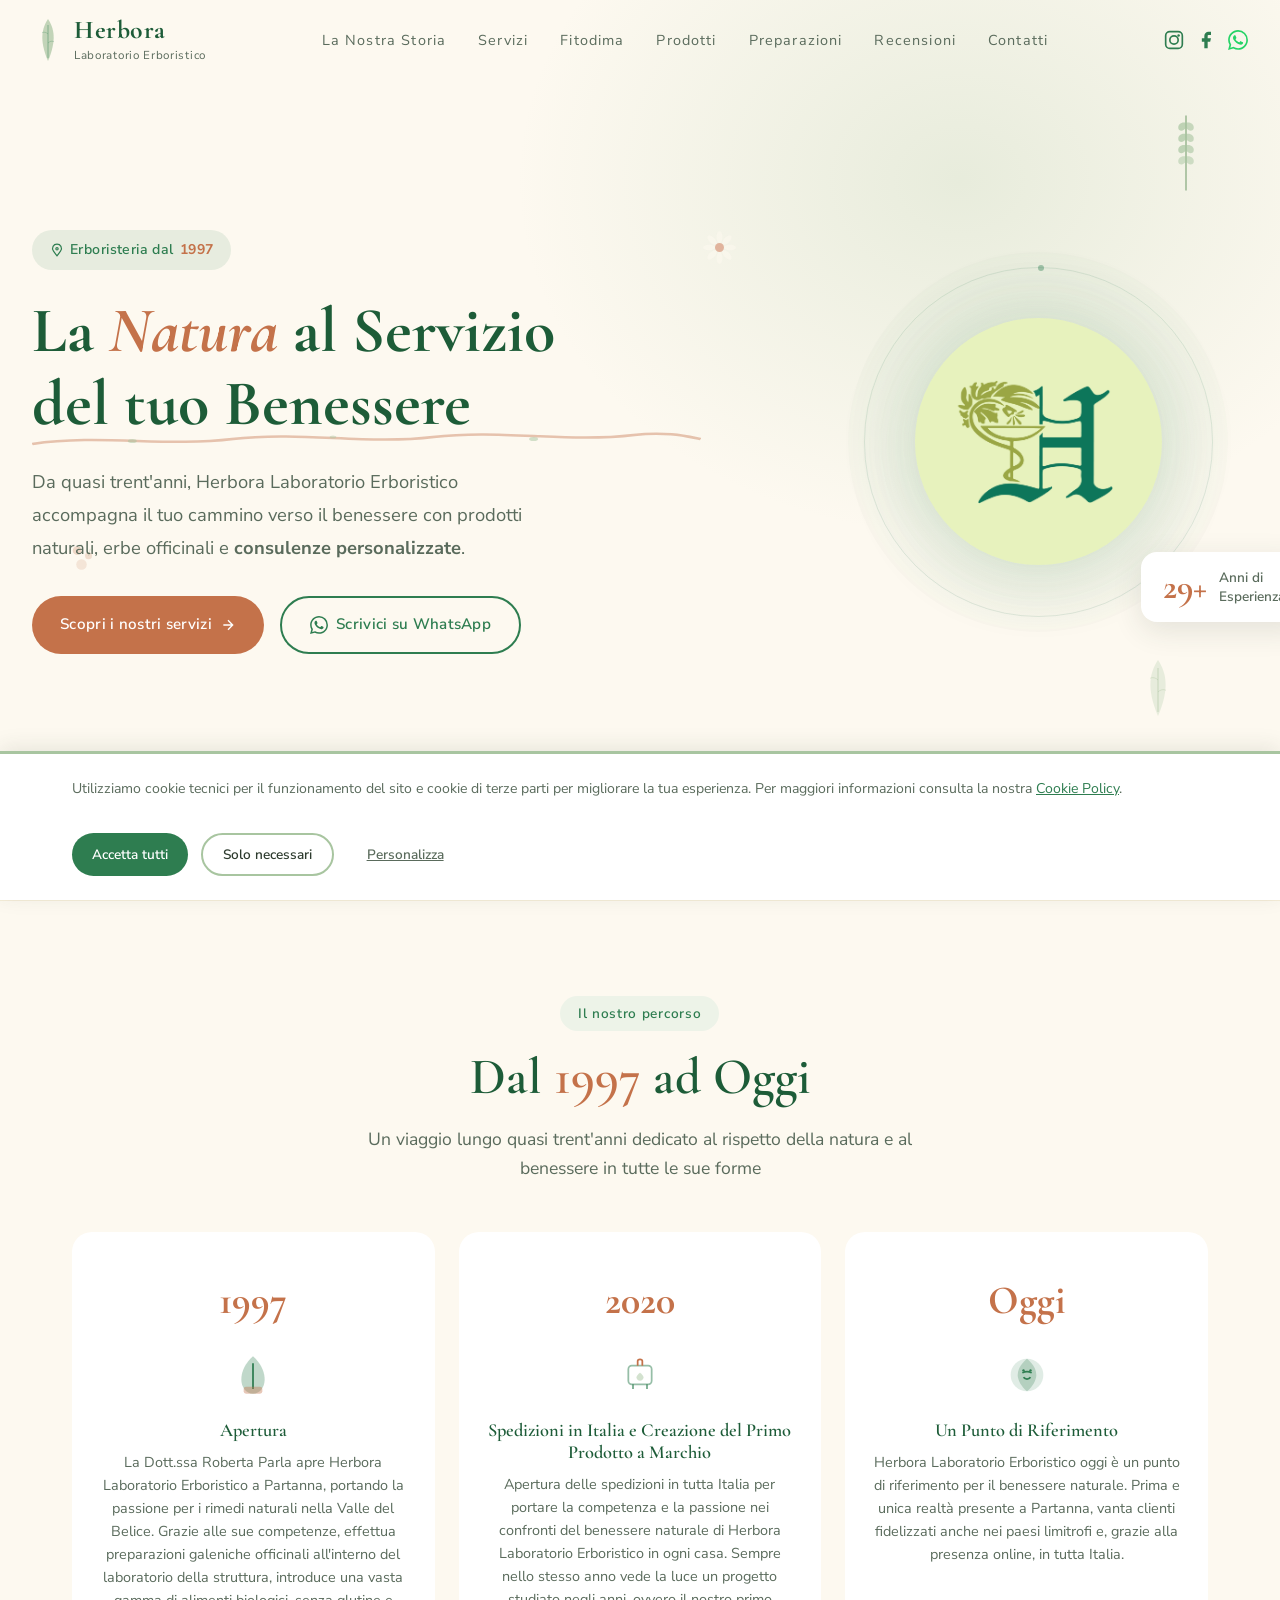
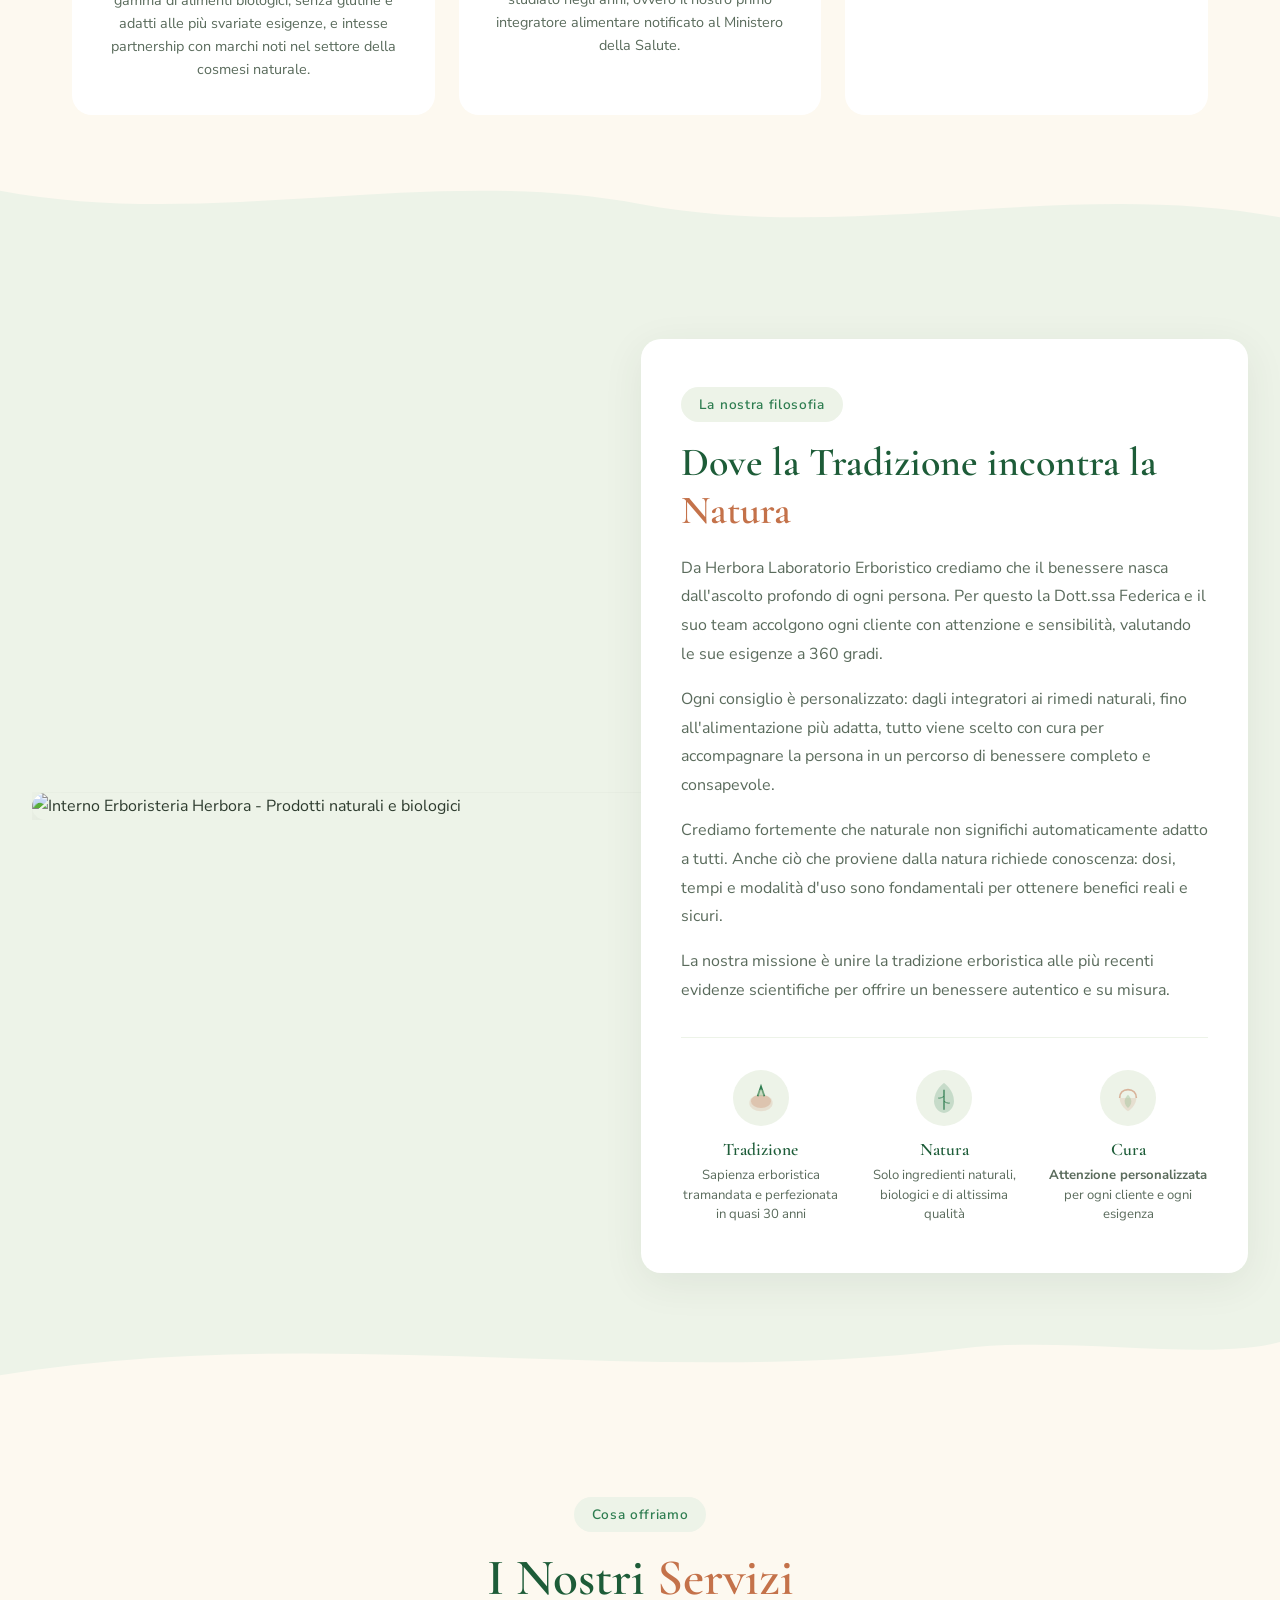
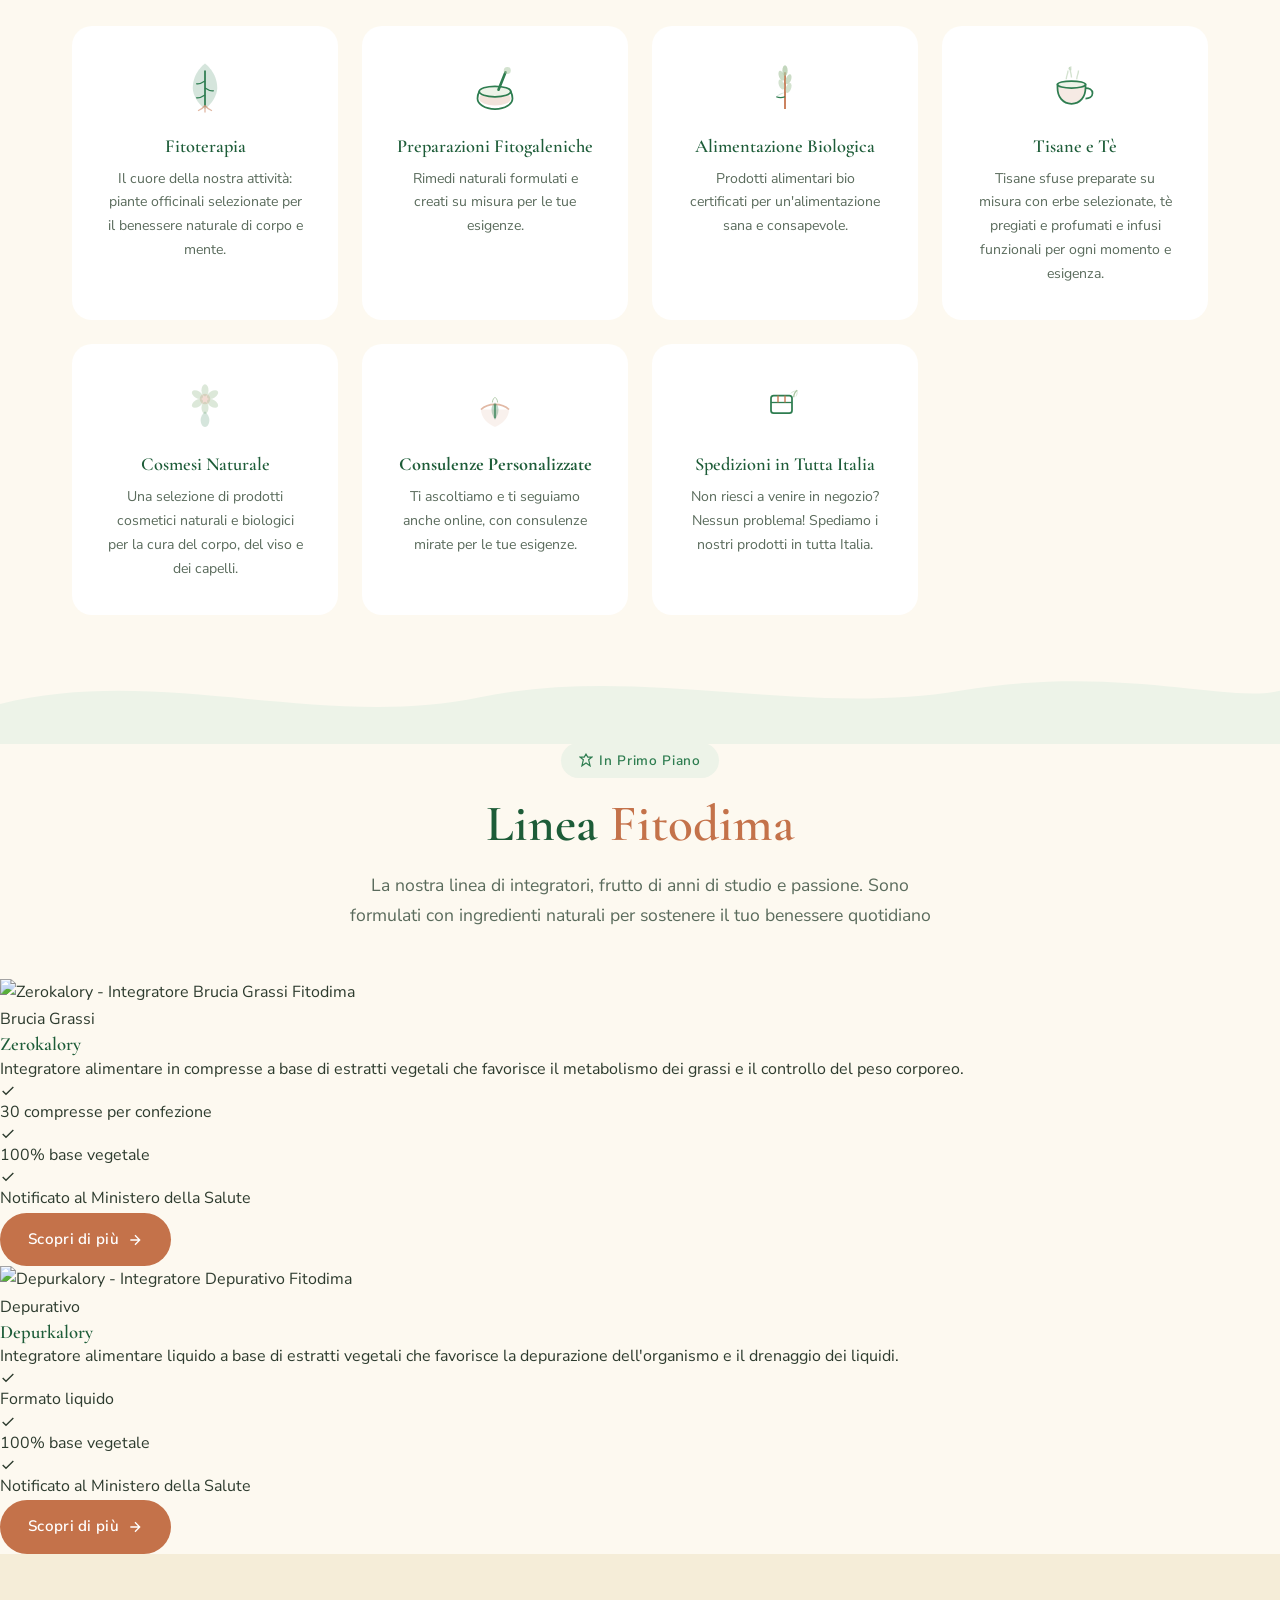
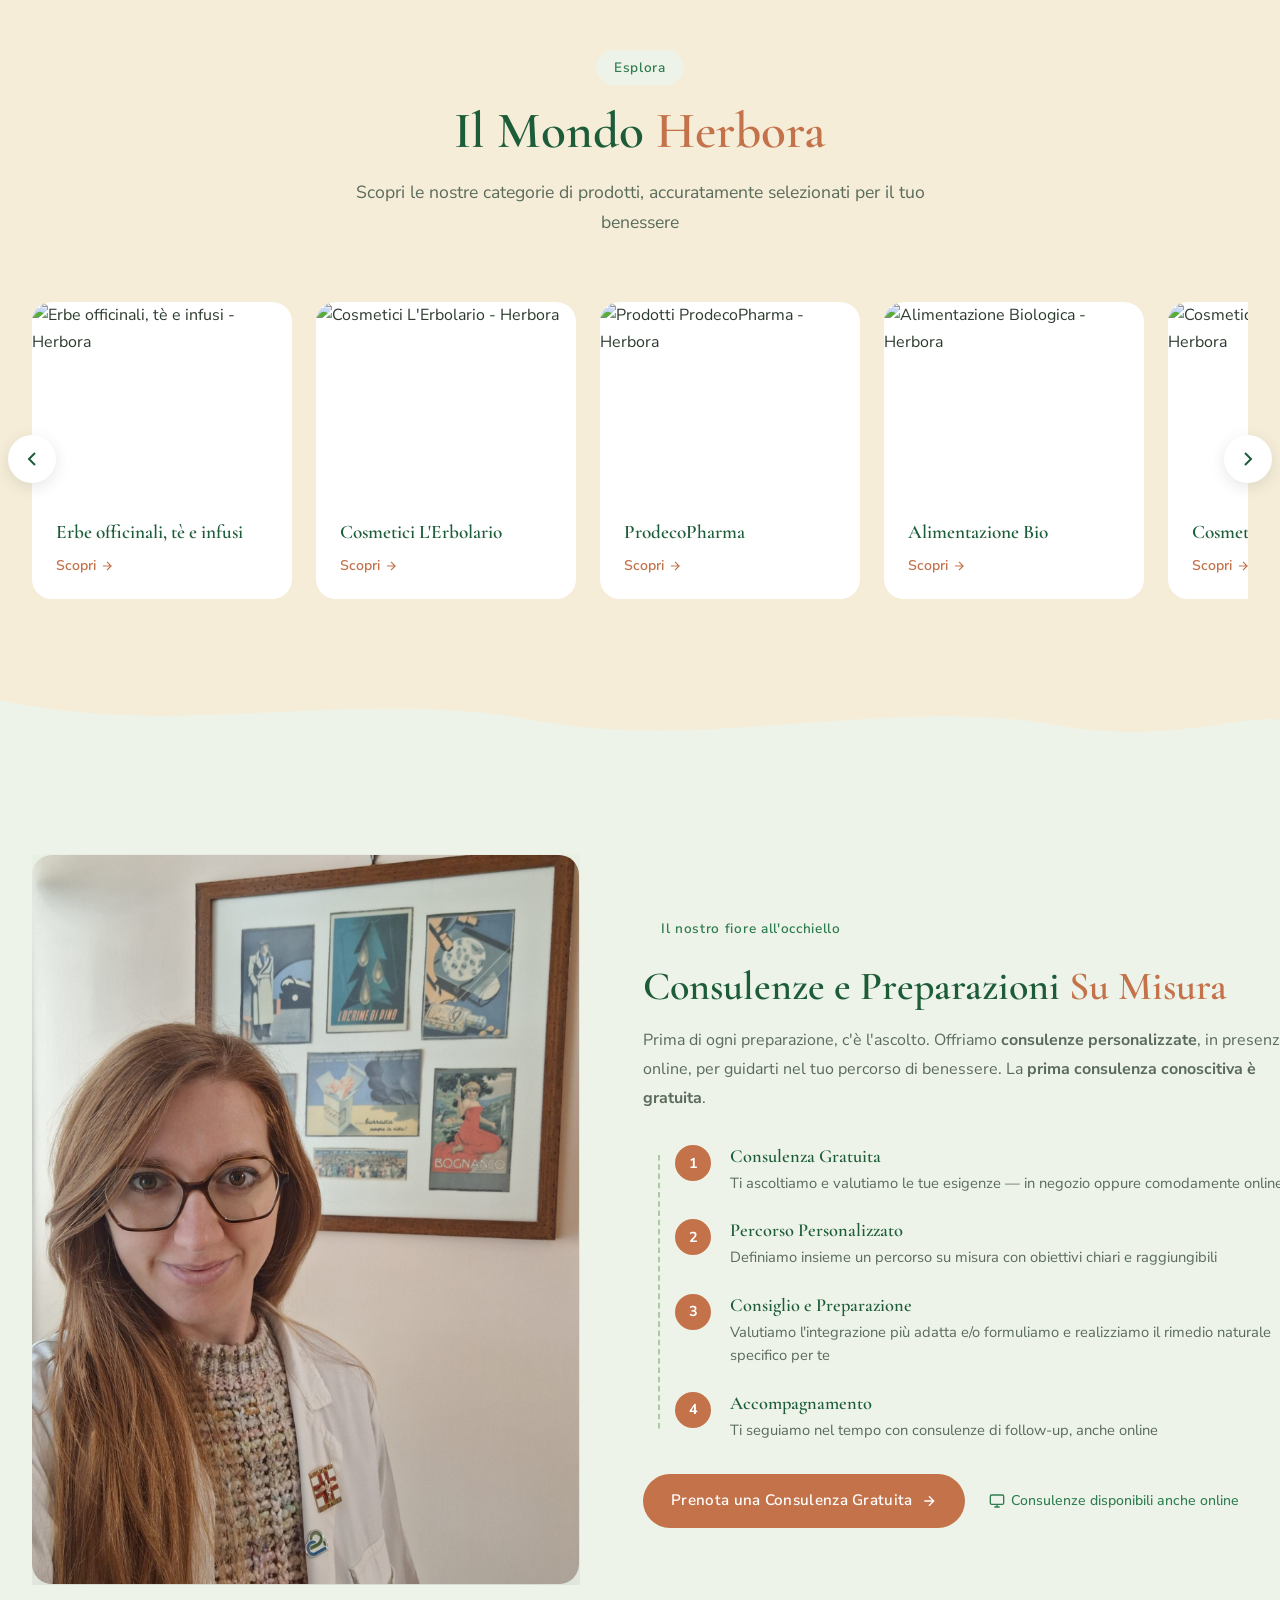
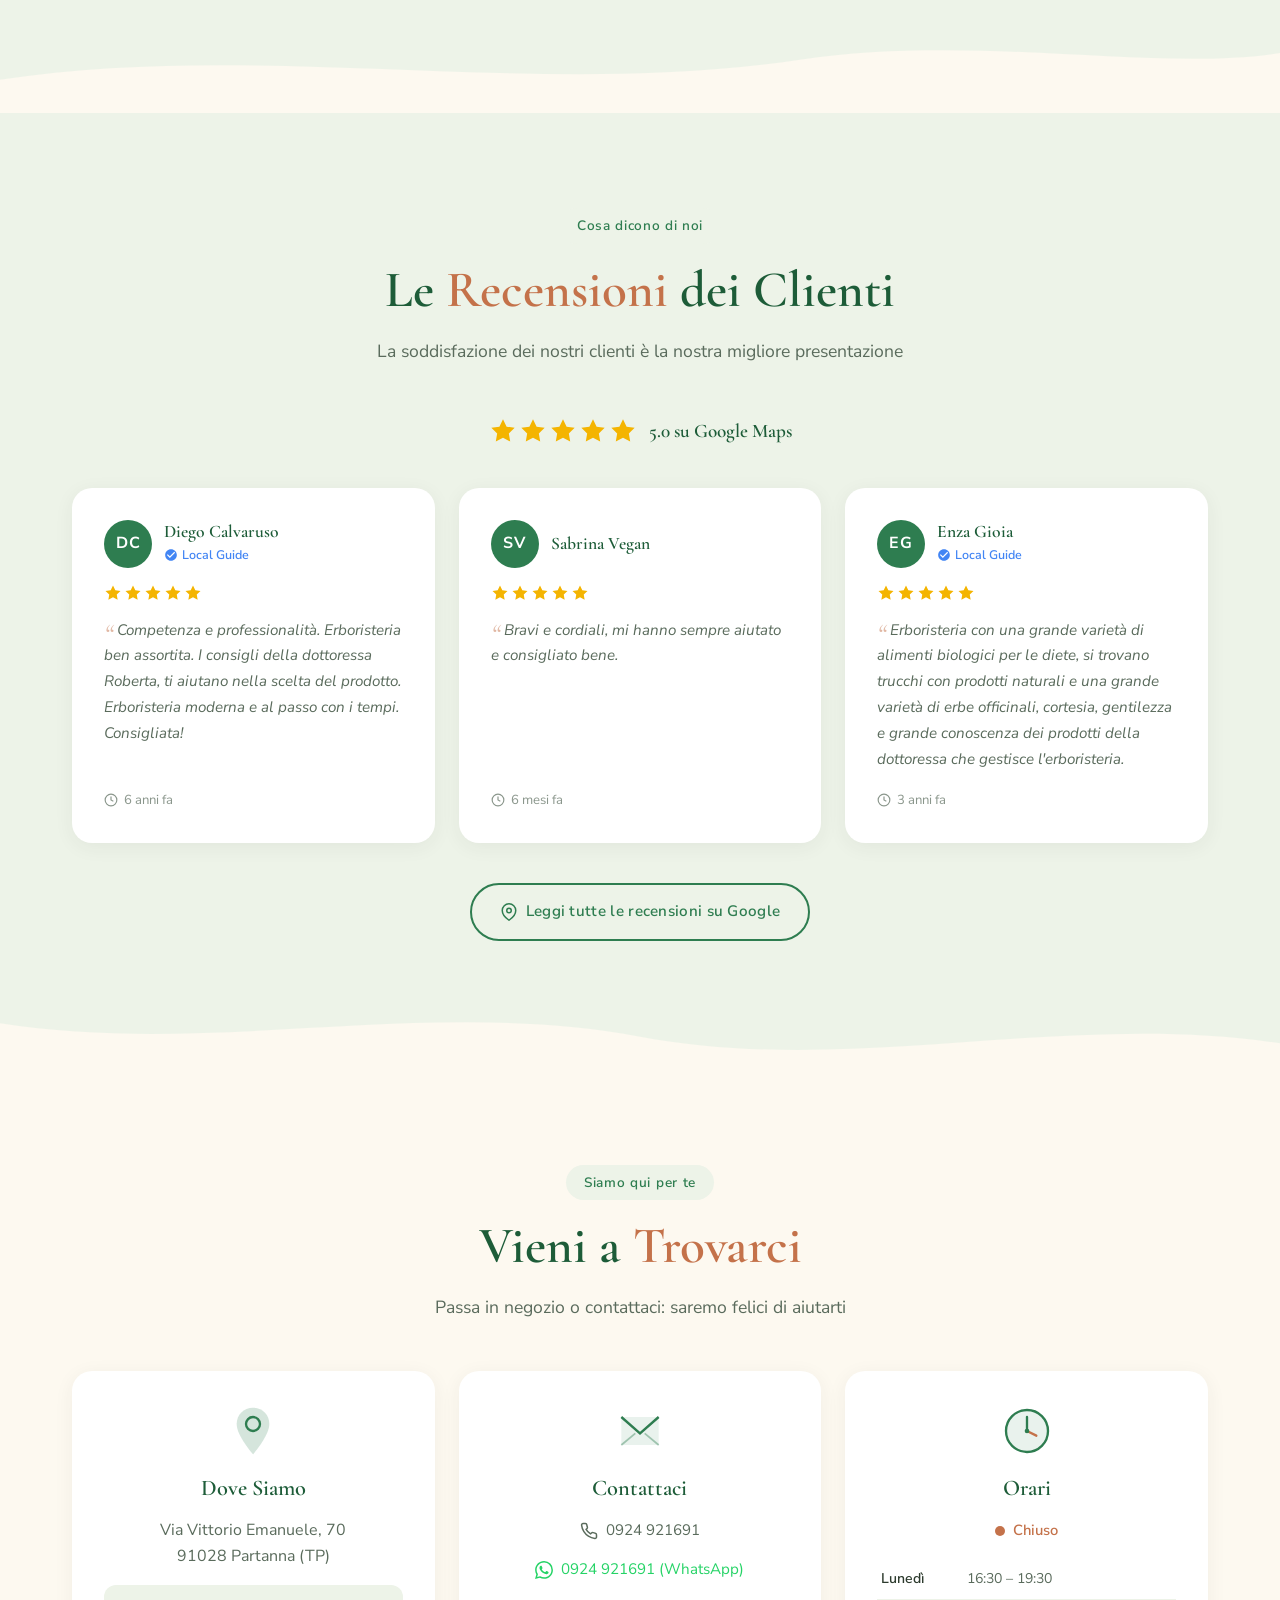
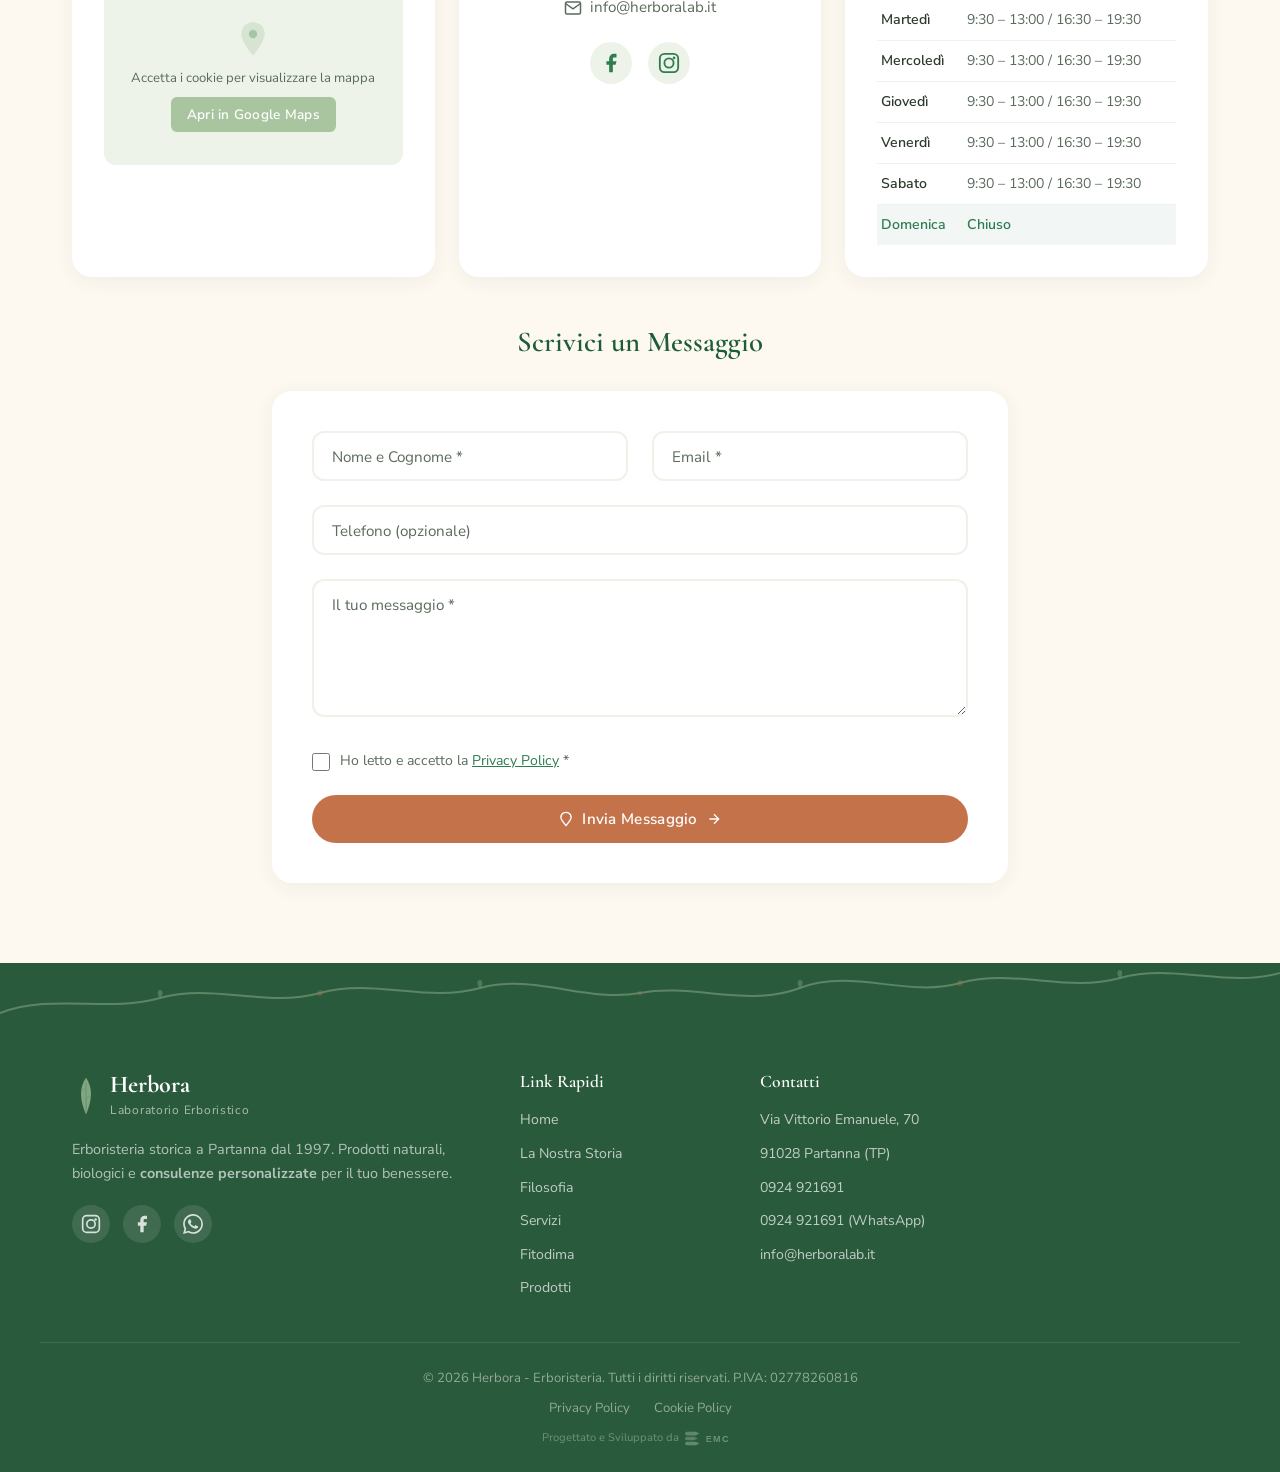
==== commit 31856951: "Ristrutturato carousel "Il Mondo Herbora" con 8 brand dedicati Nuove card: - Erbe officinali, te' e " ====
--- a/index.html
+++ b/index.html
@@ -5,7 +5,7 @@
     <meta name="viewport" content="width=device-width, initial-scale=1.0">
     <title>Herbora Laboratorio Erboristico - Erboristeria a Partanna dal 1997 | Fitoterapia, Prodotti Naturali e Biologici</title>
     <meta name="description" content="Herbora, erboristeria storica a Partanna (TP) dal 1997. Fitoterapia, preparazioni galeniche, cosmetici naturali, alimentazione biologica e consulenze personalizzate con Federica Ferrante.">
-    <meta name="keywords" content="erboristeria Partanna, fitoterapia, prodotti naturali, biologico, tisane, cosmetici naturali, preparazioni galeniche, Herbora, Federica Ferrante, erboristeria Trapani, integratori naturali">
+    <meta name="keywords" content="erboristeria Partanna, fitoterapia, prodotti naturali, biologico, tisane, cosmetici naturali, preparazioni galeniche, Herbora, Federica Ferrante, erboristeria Trapani, L'Erbolario, ProdecoPharma, PuroBio, Gianluca Mech, GUAM, alimentazione bio">
     <meta name="author" content="Herbora - Erboristeria">
     <meta name="robots" content="index, follow">
     <link rel="canonical" href="https://herboralab.it/">
@@ -643,20 +643,40 @@
             <div class="carousel-track" id="carouselTrack">
                 <div class="carousel-card">
                     <div class="carousel-card-image">
-                        <img src="images/02.png" alt="Erbe Officinali - Herbora" loading="lazy">
+                        <img src="images/02.png" alt="Erbe officinali, tè e infusi - Herbora" loading="lazy">
                     </div>
                     <div class="carousel-card-content">
-                        <h3>Erbe Officinali</h3>
+                        <h3>Erbe officinali, tè e infusi</h3>
                         <span class="carousel-card-link">Scopri <svg width="14" height="14" viewBox="0 0 24 24" fill="none" stroke="currentColor" stroke-width="2"><path d="M5 12h14M12 5l7 7-7 7"/></svg></span>
                     </div>
                 </div>
 
                 <div class="carousel-card">
                     <div class="carousel-card-image">
-                        <img src="images/03.png" alt="Tisane e Infusi - Herbora" loading="lazy">
+                        <img src="images/negozio2.png" alt="Cosmetici L'Erbolario - Herbora" loading="lazy">
                     </div>
                     <div class="carousel-card-content">
-                        <h3>Tisane e Infusi</h3>
+                        <h3>Cosmetici L'Erbolario</h3>
+                        <span class="carousel-card-link">Scopri <svg width="14" height="14" viewBox="0 0 24 24" fill="none" stroke="currentColor" stroke-width="2"><path d="M5 12h14M12 5l7 7-7 7"/></svg></span>
+                    </div>
+                </div>
+
+                <div class="carousel-card">
+                    <div class="carousel-card-image">
+                        <img src="images/06.png" alt="Prodotti ProdecoPharma - Herbora" loading="lazy">
+                    </div>
+                    <div class="carousel-card-content">
+                        <h3>ProdecoPharma</h3>
+                        <span class="carousel-card-link">Scopri <svg width="14" height="14" viewBox="0 0 24 24" fill="none" stroke="currentColor" stroke-width="2"><path d="M5 12h14M12 5l7 7-7 7"/></svg></span>
+                    </div>
+                </div>
+
+                <div class="carousel-card">
+                    <div class="carousel-card-image">
+                        <img src="images/01.png" alt="Alimentazione Biologica - Herbora" loading="lazy">
+                    </div>
+                    <div class="carousel-card-content">
+                        <h3>Alimentazione Bio</h3>
                         <span class="carousel-card-link">Scopri <svg width="14" height="14" viewBox="0 0 24 24" fill="none" stroke="currentColor" stroke-width="2"><path d="M5 12h14M12 5l7 7-7 7"/></svg></span>
                     </div>
                 </div>
@@ -673,40 +693,30 @@
 
                 <div class="carousel-card">
                     <div class="carousel-card-image">
-                        <img src="images/01.png" alt="Alimentazione Biologica - Herbora" loading="lazy">
+                        <img src="images/negozio4.png" alt="Makeup PuroBio - Herbora" loading="lazy">
                     </div>
                     <div class="carousel-card-content">
-                        <h3>Alimentazione Bio</h3>
+                        <h3>Makeup PuroBio</h3>
                         <span class="carousel-card-link">Scopri <svg width="14" height="14" viewBox="0 0 24 24" fill="none" stroke="currentColor" stroke-width="2"><path d="M5 12h14M12 5l7 7-7 7"/></svg></span>
                     </div>
                 </div>
 
                 <div class="carousel-card">
                     <div class="carousel-card-image">
-                        <img src="images/04.png" alt="Lampade di Sale e Prodotti - Herbora" loading="lazy">
+                        <img src="images/07.png" alt="Prodotti Gianluca Mech - Herbora" loading="lazy">
                     </div>
                     <div class="carousel-card-content">
-                        <h3>Lampade di Sale</h3>
+                        <h3>Gianluca Mech</h3>
                         <span class="carousel-card-link">Scopri <svg width="14" height="14" viewBox="0 0 24 24" fill="none" stroke="currentColor" stroke-width="2"><path d="M5 12h14M12 5l7 7-7 7"/></svg></span>
                     </div>
                 </div>
 
                 <div class="carousel-card">
                     <div class="carousel-card-image">
-                        <img src="images/negozio7.png" alt="Oli Essenziali - Herbora" loading="lazy">
+                        <img src="images/08.png" alt="Oggettistica - Herbora" loading="lazy">
                     </div>
                     <div class="carousel-card-content">
-                        <h3>Oli Essenziali</h3>
-                        <span class="carousel-card-link">Scopri <svg width="14" height="14" viewBox="0 0 24 24" fill="none" stroke="currentColor" stroke-width="2"><path d="M5 12h14M12 5l7 7-7 7"/></svg></span>
-                    </div>
-                </div>
-
-                <div class="carousel-card">
-                    <div class="carousel-card-image">
-                        <img src="images/06.png" alt="Integratori Naturali - Herbora" loading="lazy">
-                    </div>
-                    <div class="carousel-card-content">
-                        <h3>Integratori</h3>
+                        <h3>Oggettistica</h3>
                         <span class="carousel-card-link">Scopri <svg width="14" height="14" viewBox="0 0 24 24" fill="none" stroke="currentColor" stroke-width="2"><path d="M5 12h14M12 5l7 7-7 7"/></svg></span>
                     </div>
                 </div>
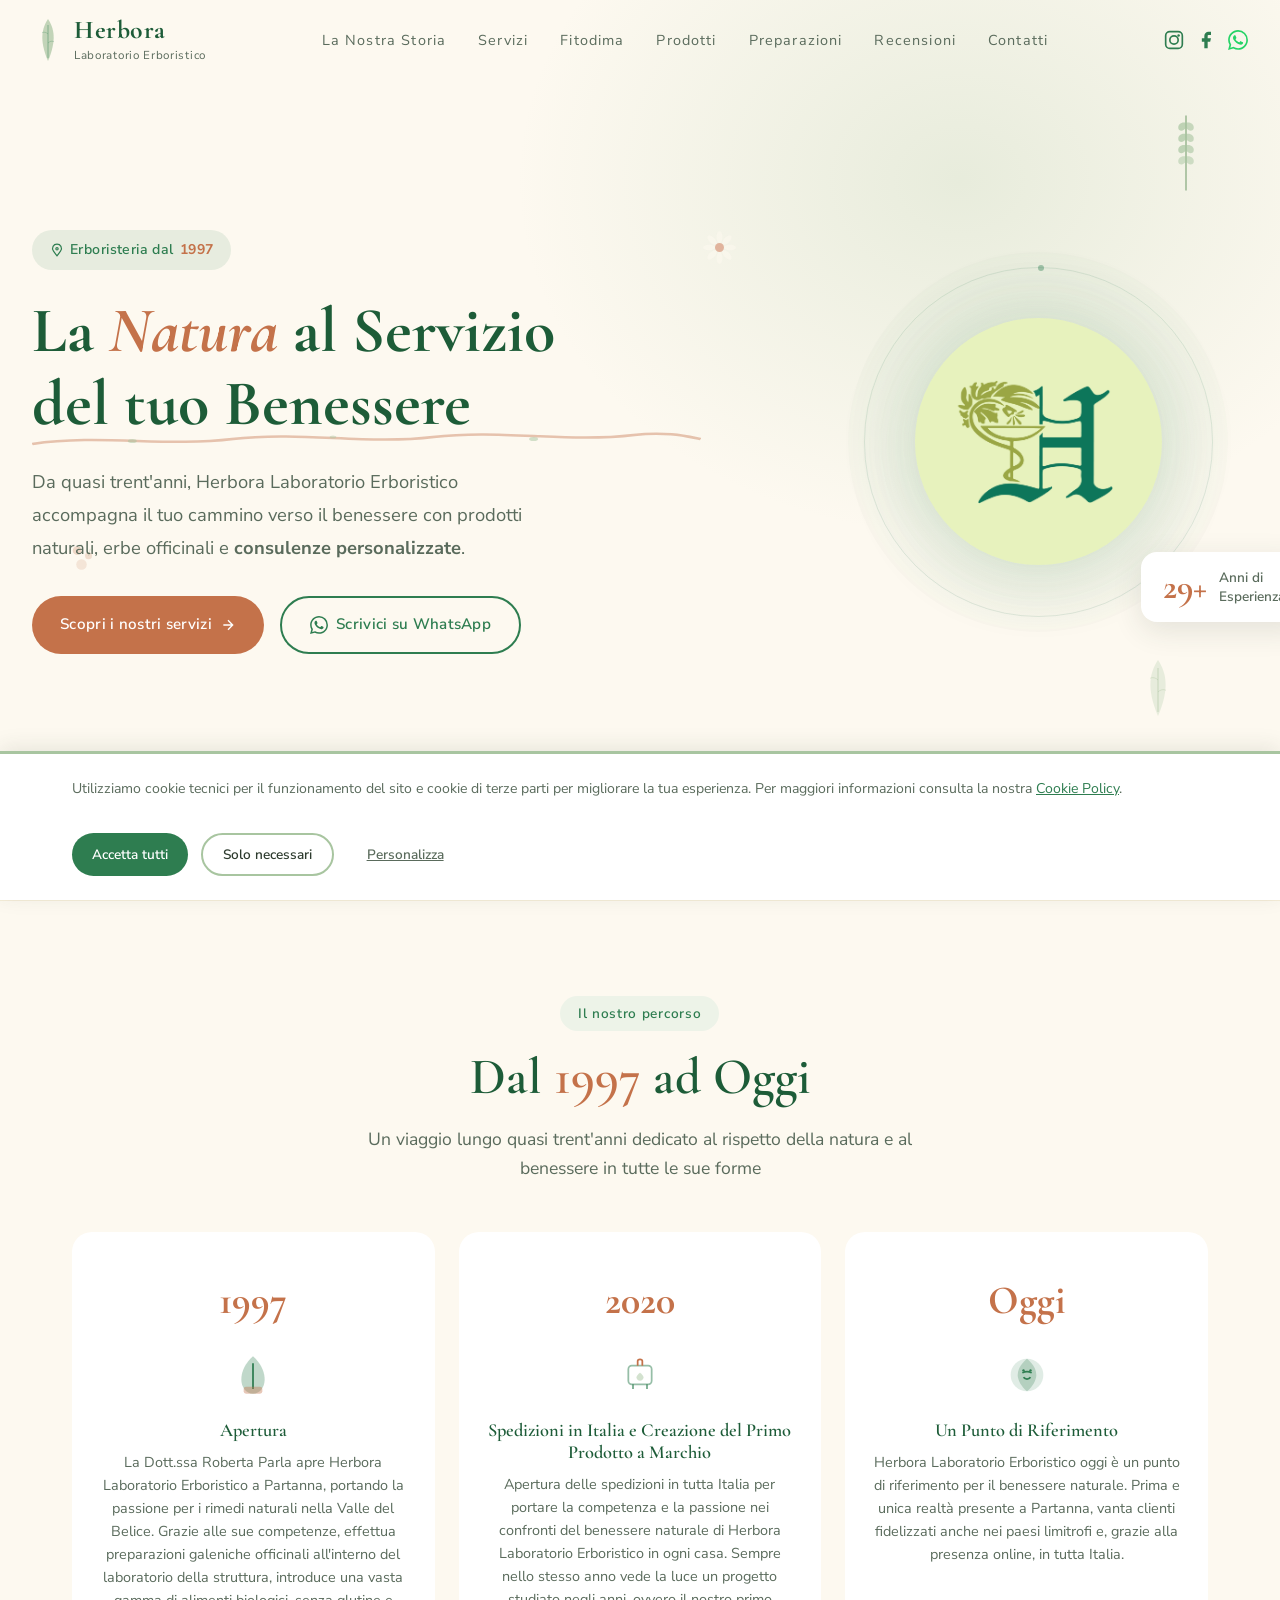
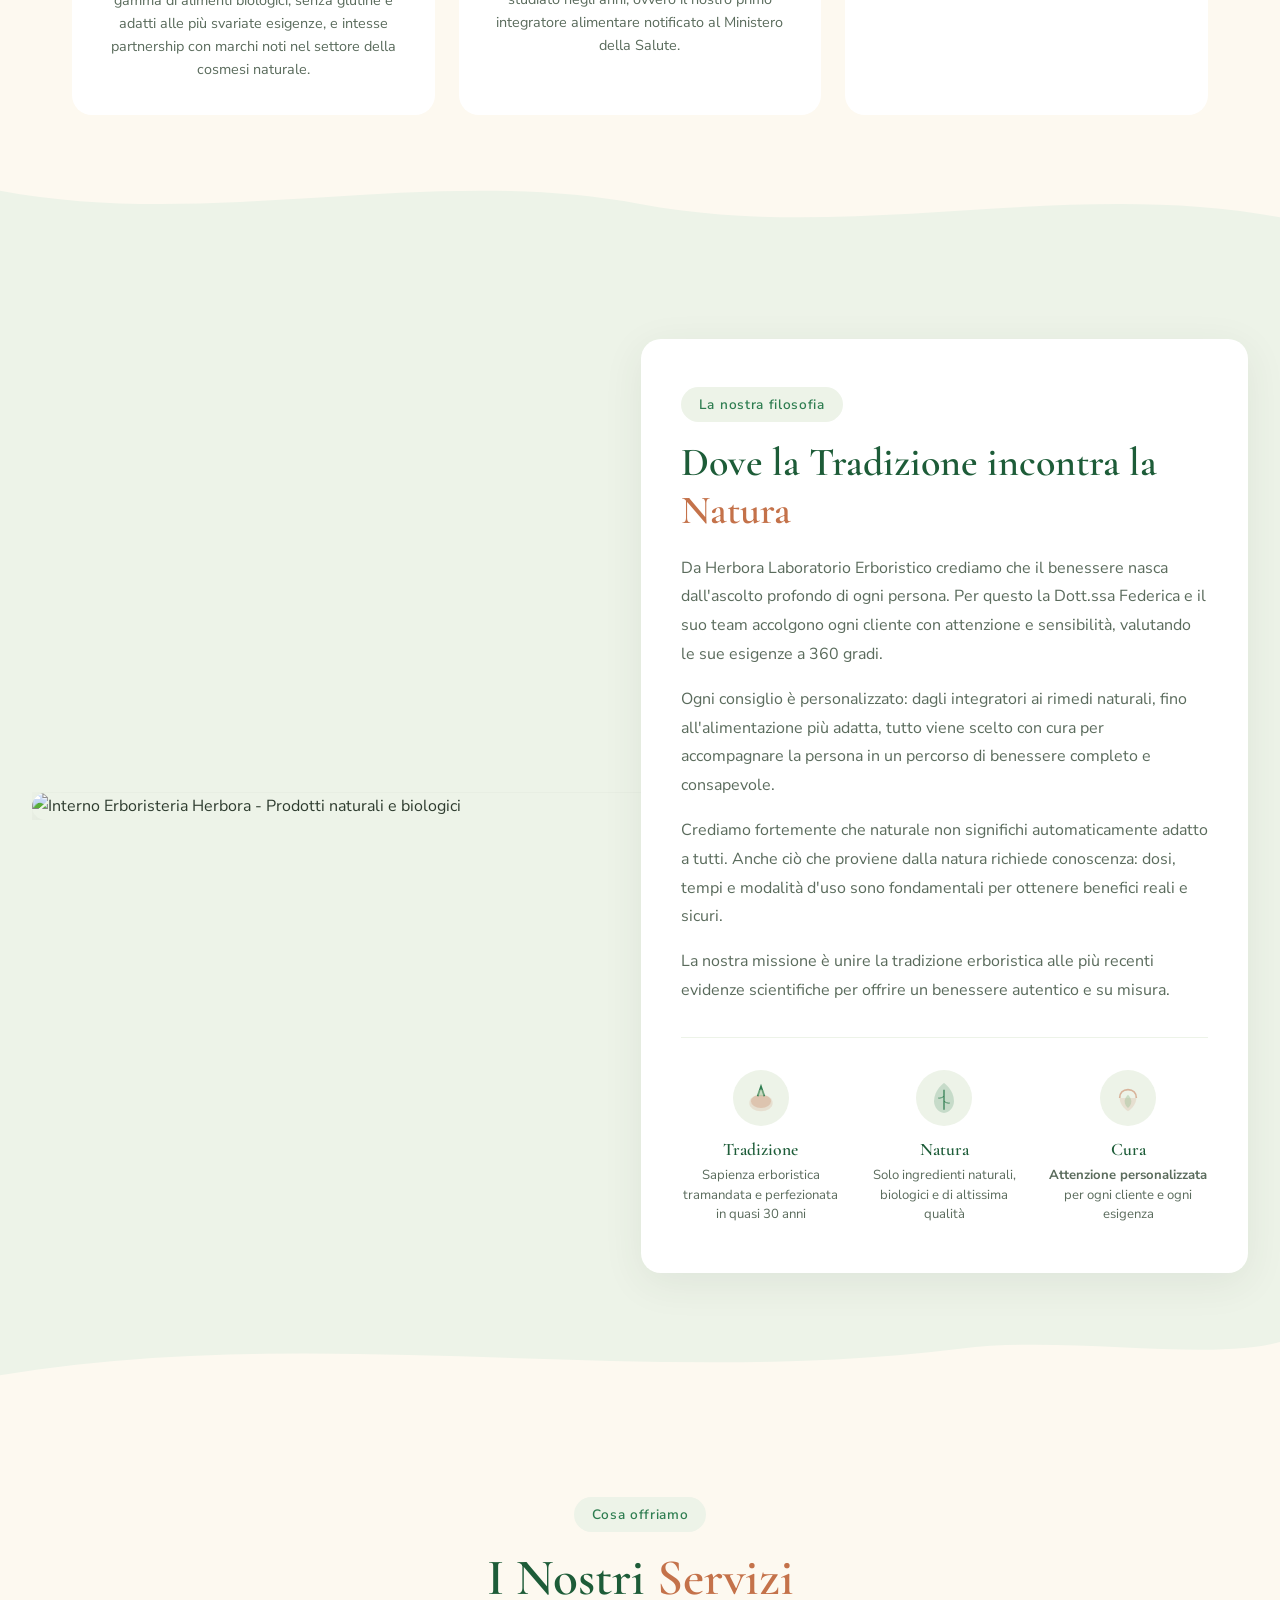
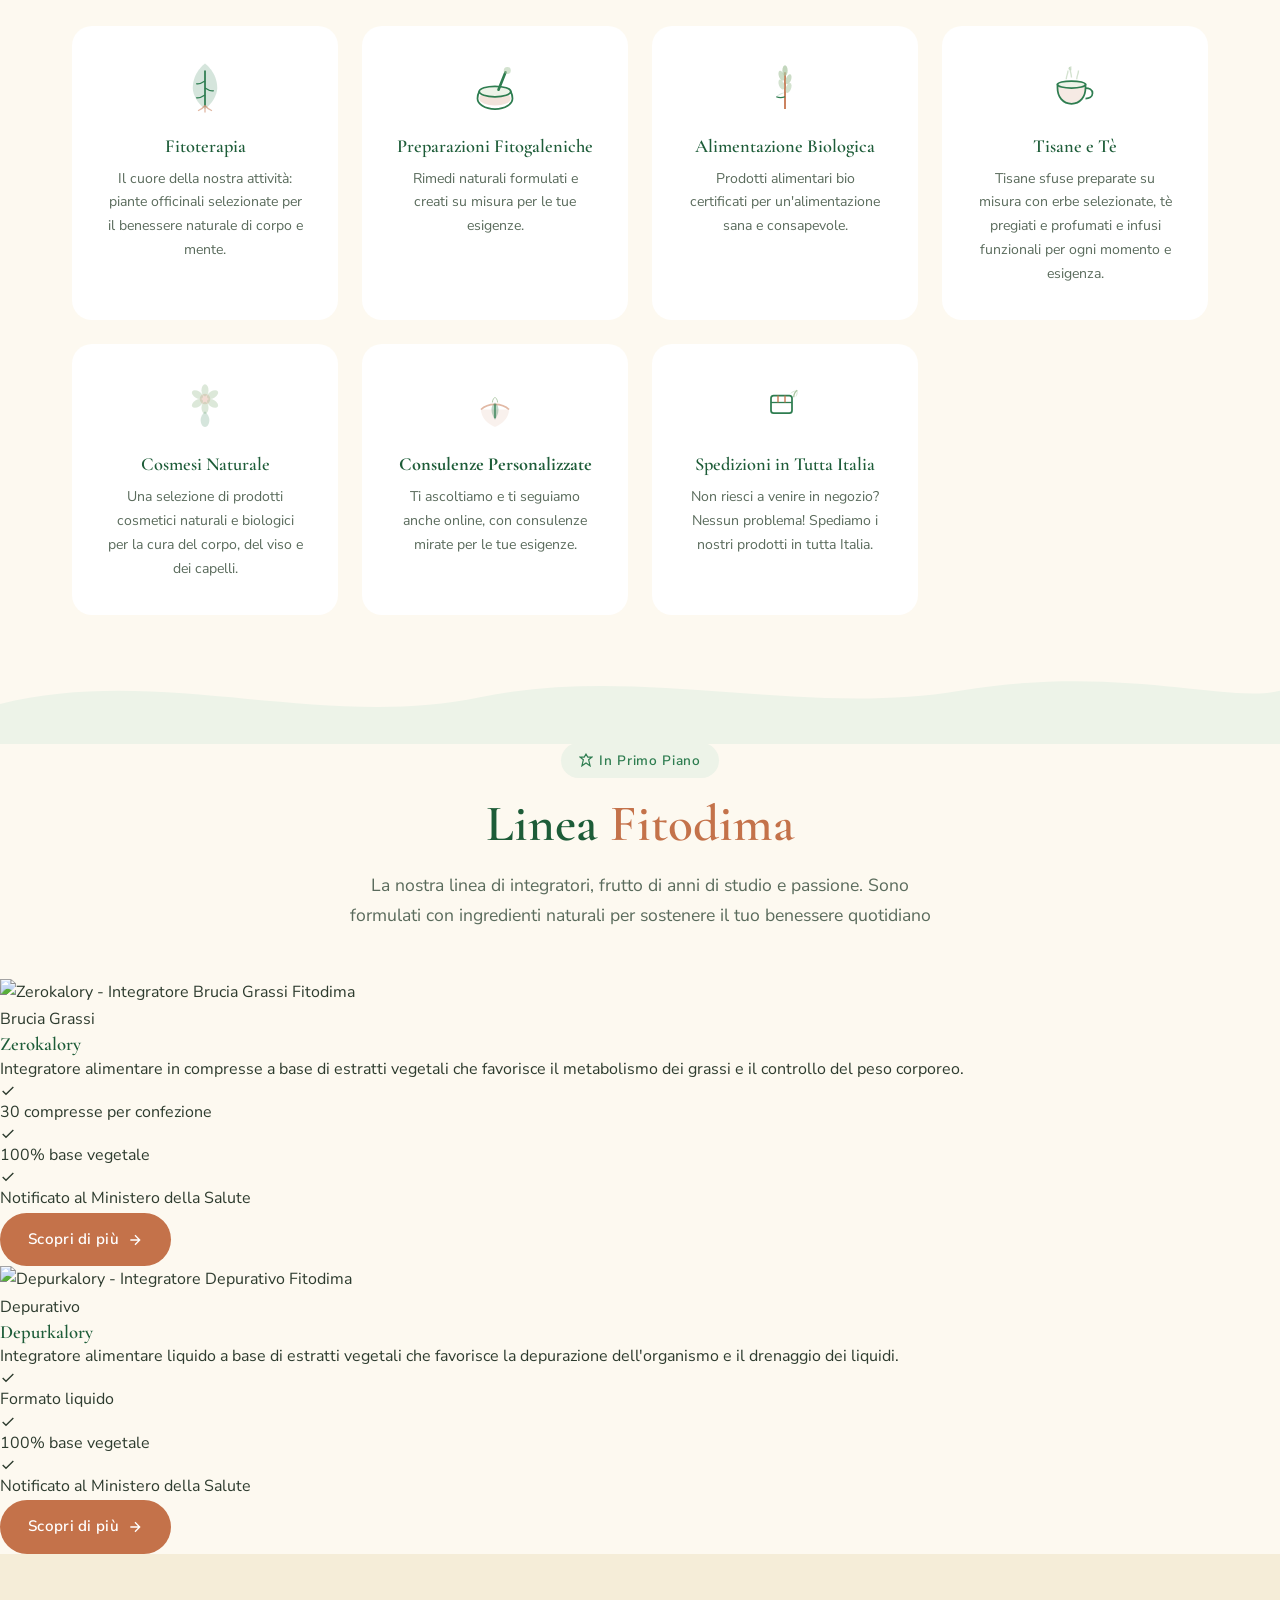
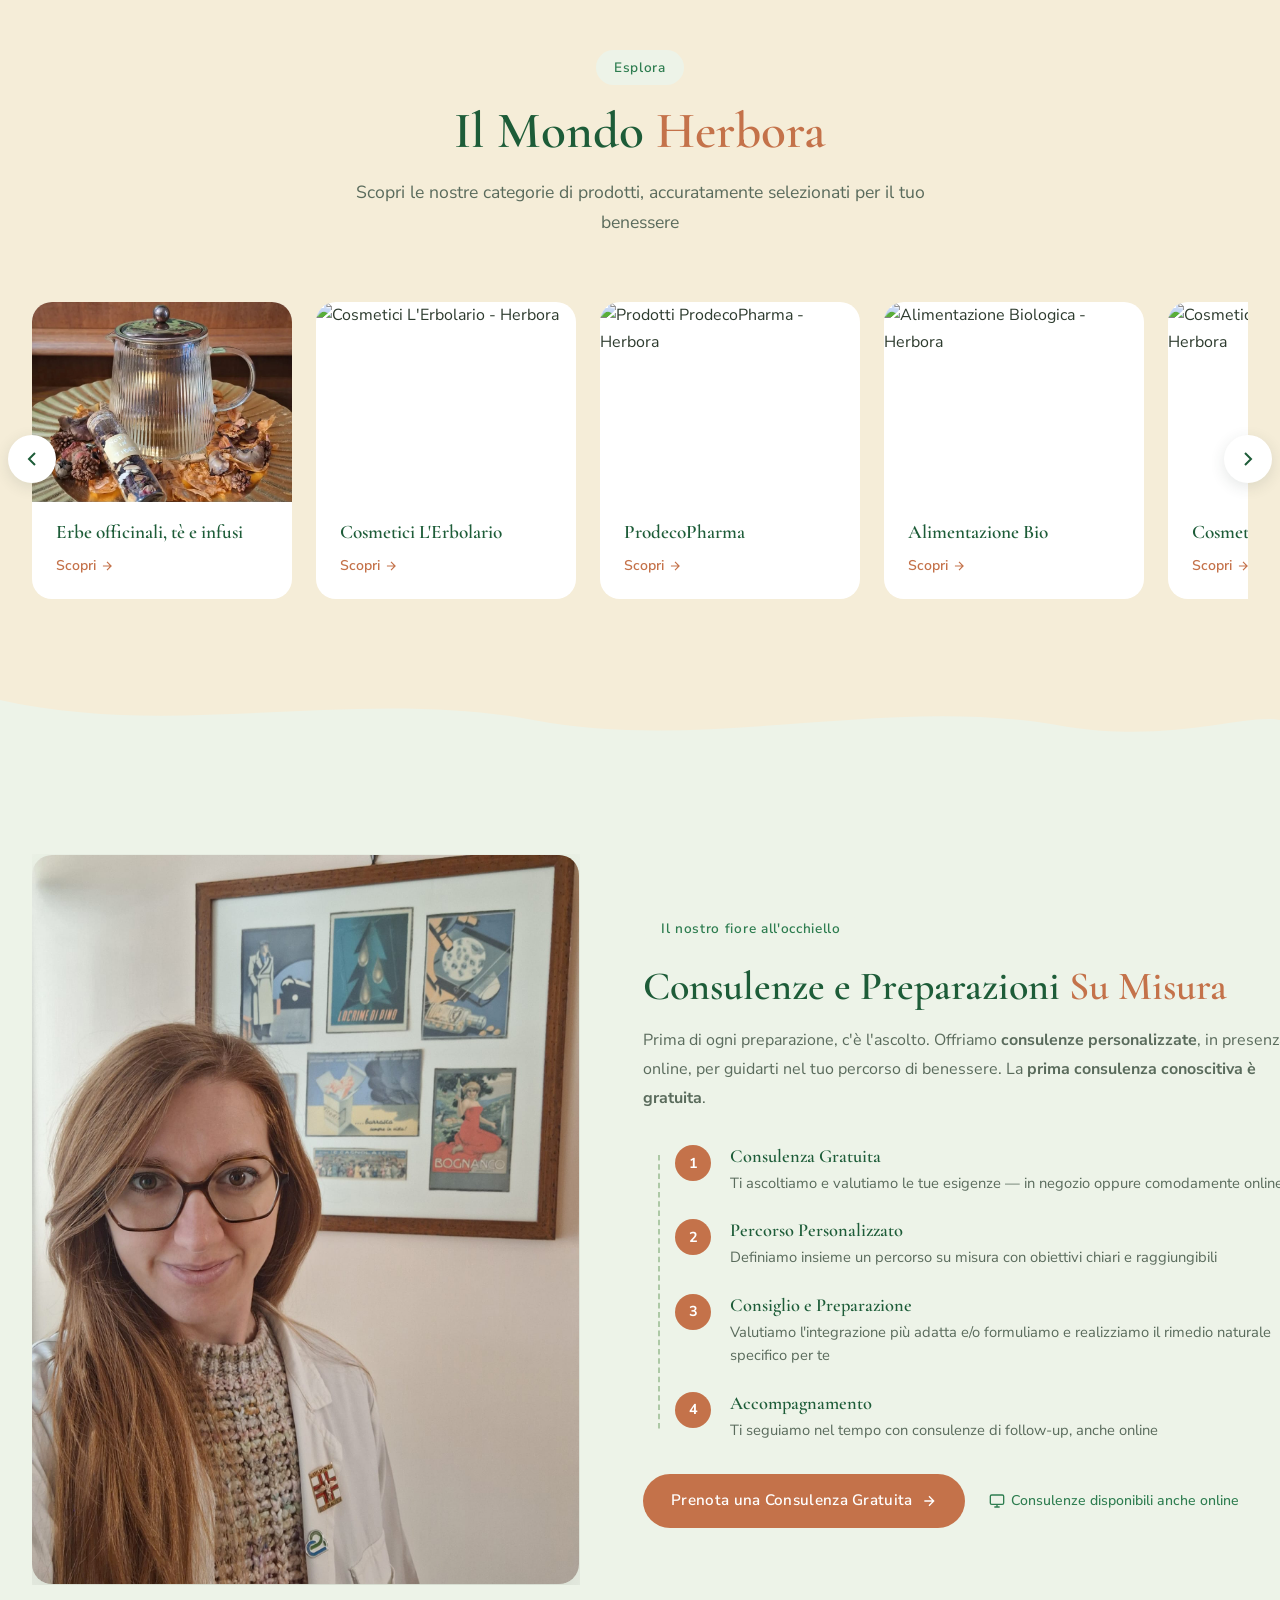
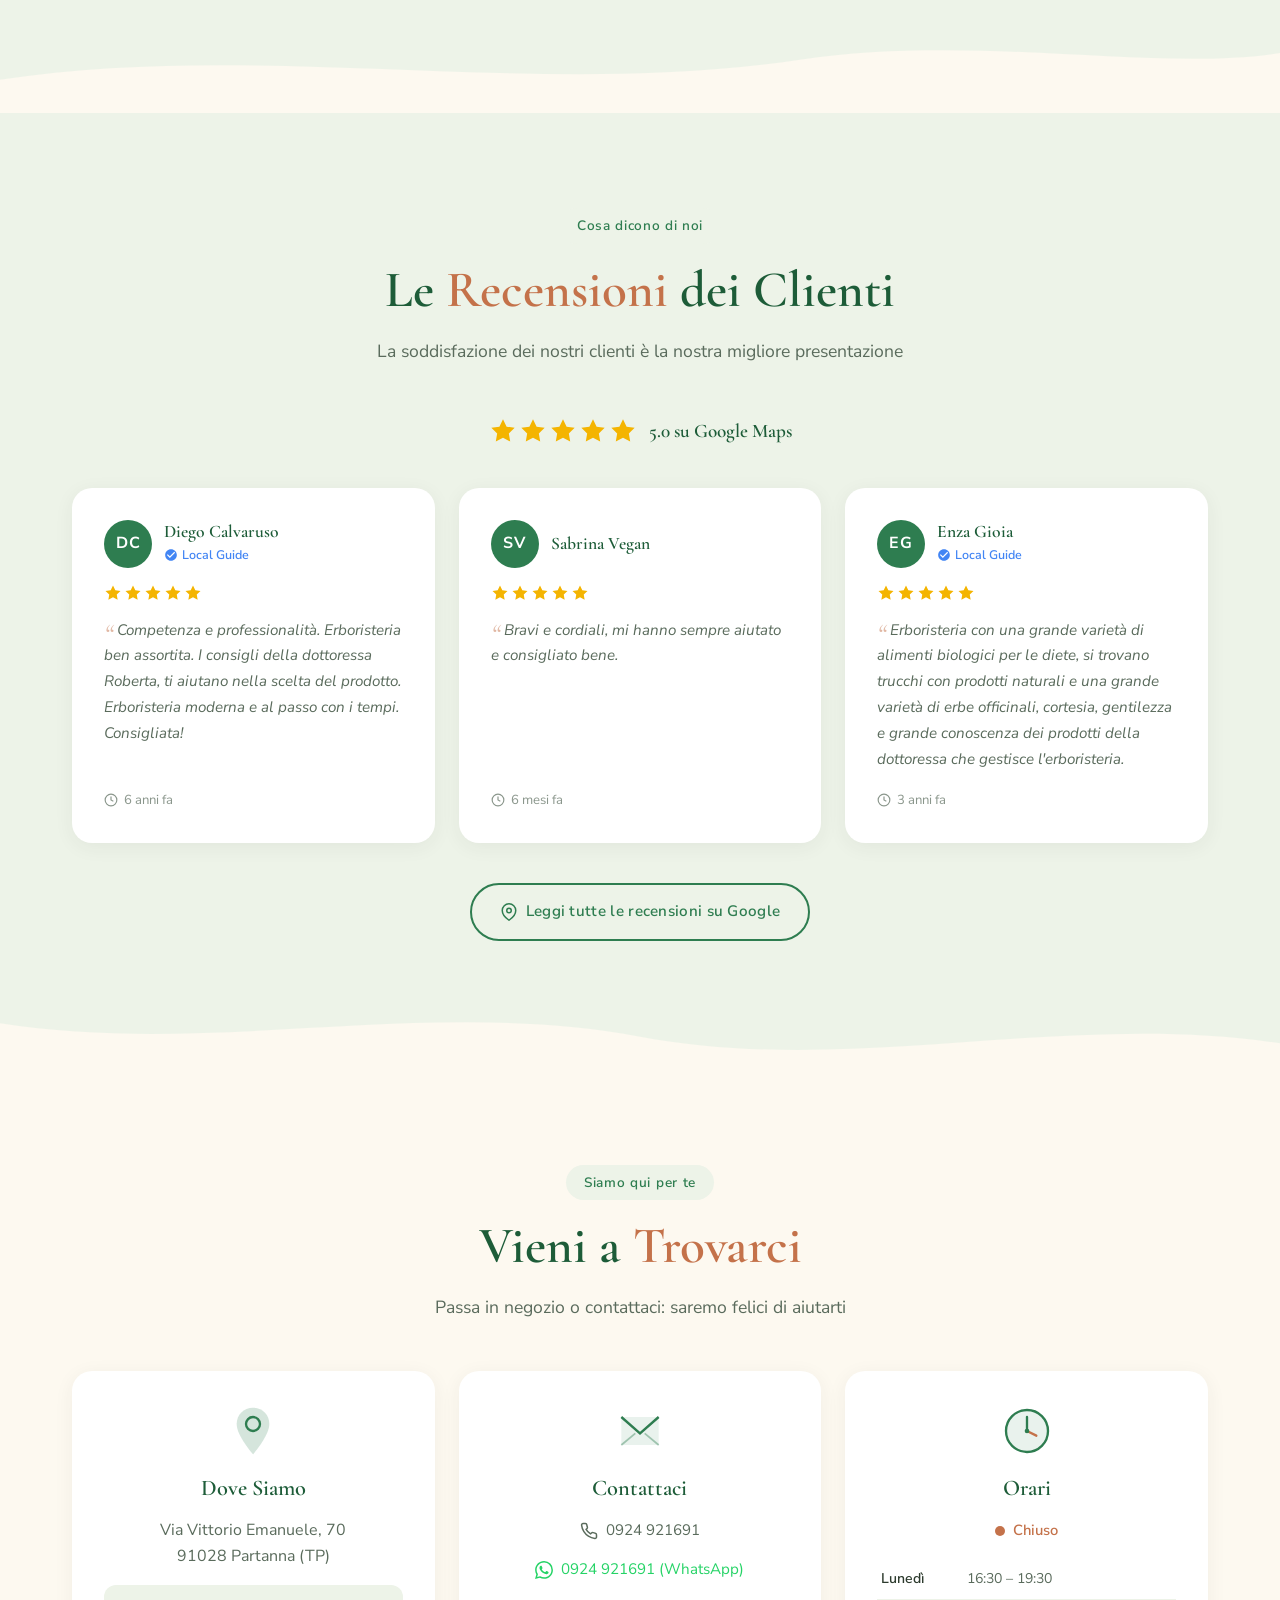
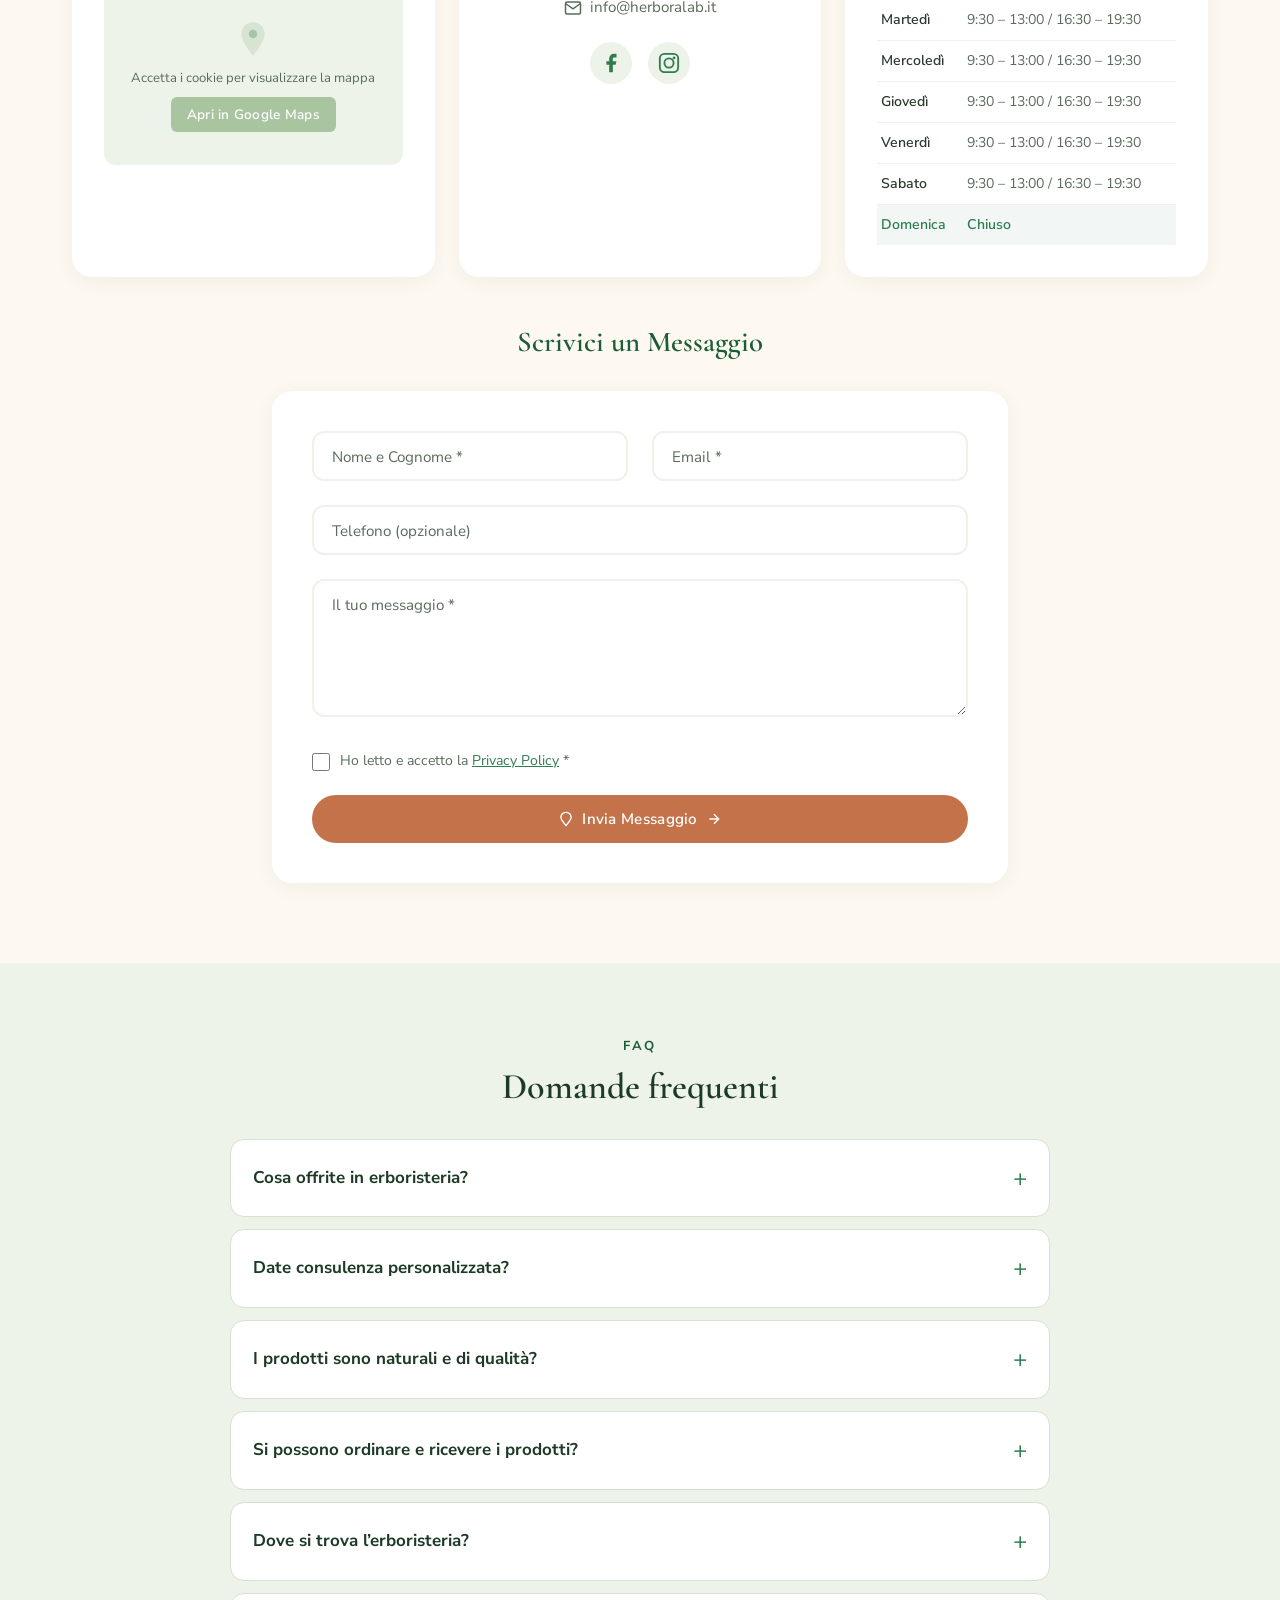
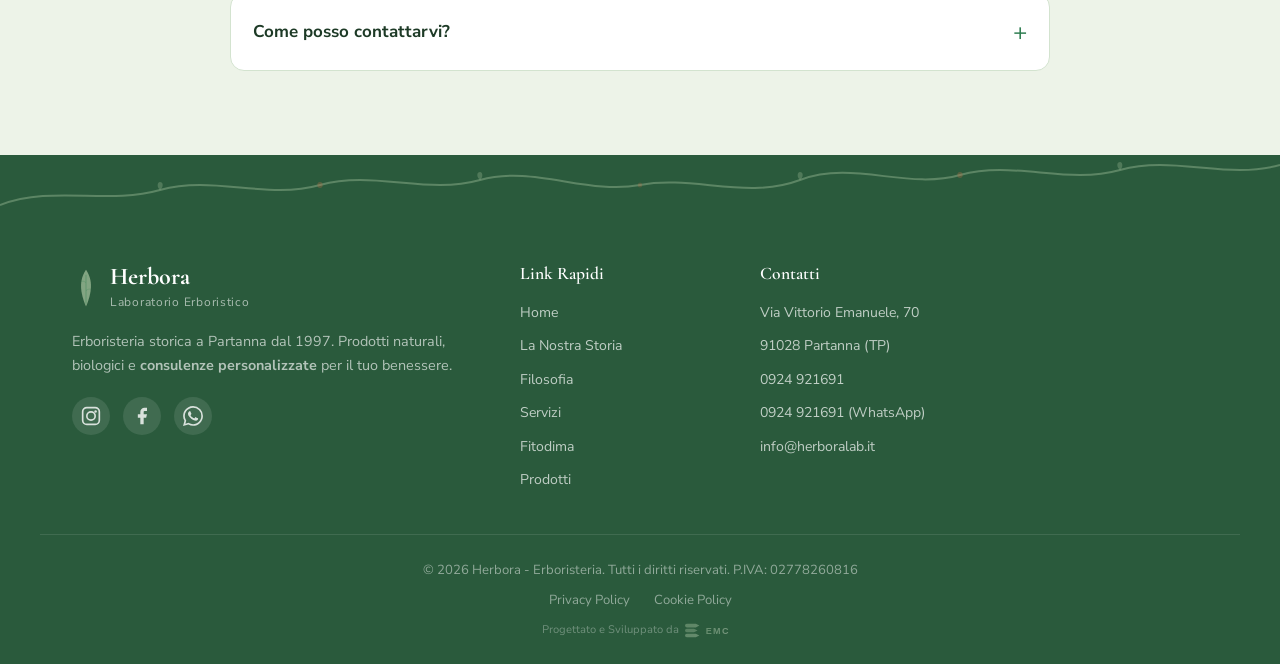
==== commit 374cef34: "FAQ: sezione domande frequenti + schema FAQPage (SEO/AEO)" ====
--- a/index.html
+++ b/index.html
@@ -94,6 +94,7 @@
         ]
     }
     </script>
+<script type="application/ld+json">{"@context":"https://schema.org","@type":"FAQPage","mainEntity":[{"@type":"Question","name":"Cosa offrite in erboristeria?","acceptedAnswer":{"@type":"Answer","text":"Prodotti naturali, erbe officinali, integratori, tisane, cosmesi naturale e rimedi della tradizione erboristica, selezionati con cura."}},{"@type":"Question","name":"Date consulenza personalizzata?","acceptedAnswer":{"@type":"Answer","text":"Sì: ti aiutiamo a scegliere il prodotto più adatto alle tue esigenze, con consigli su misura."}},{"@type":"Question","name":"I prodotti sono naturali e di qualità?","acceptedAnswer":{"@type":"Answer","text":"Sì, selezioniamo prodotti naturali e di qualità, nel rispetto della tradizione erboristica e del benessere della persona."}},{"@type":"Question","name":"Si possono ordinare e ricevere i prodotti?","acceptedAnswer":{"@type":"Answer","text":"Contattaci per disponibilità e ordini: ti spieghiamo come ricevere i prodotti che cerchi."}},{"@type":"Question","name":"Dove si trova l’erboristeria?","acceptedAnswer":{"@type":"Answer","text":"A Partanna (TP), in Sicilia."}},{"@type":"Question","name":"Come posso contattarvi?","acceptedAnswer":{"@type":"Answer","text":"Passa a trovarci in erboristeria oppure scrivici: siamo felici di consigliarti."}}]}</script>
 </head>
 <body>
 
@@ -643,7 +644,7 @@
             <div class="carousel-track" id="carouselTrack">
                 <div class="carousel-card">
                     <div class="carousel-card-image">
-                        <img src="images/02.png" alt="Erbe officinali, tè e infusi - Herbora" loading="lazy">
+                        <img src="images/the04.jpg" alt="Erbe officinali, tè e infusi - Herbora" loading="lazy">
                     </div>
                     <div class="carousel-card-content">
                         <h3>Erbe officinali, tè e infusi</h3>
@@ -713,7 +714,7 @@
 
                 <div class="carousel-card">
                     <div class="carousel-card-image">
-                        <img src="images/08.png" alt="Oggettistica - Herbora" loading="lazy">
+                        <img src="images/the02.jpg" alt="Oggettistica - Herbora" loading="lazy">
                     </div>
                     <div class="carousel-card-content">
                         <h3>Oggettistica</h3>
@@ -1056,7 +1057,37 @@
     </section>
 
     <!-- ========== FOOTER ========== -->
-    <footer class="footer">
+    
+<!-- FAQ (EMC) -->
+<section class="emcfaq-sec" id="faq">
+  <div class="emcfaq-wrap">
+    <p class="emcfaq-eye">FAQ</p>
+    <h2 class="emcfaq-title">Domande frequenti</h2>
+    <div class="emcfaq-list">
+      <details><summary>Cosa offrite in erboristeria?</summary><p>Prodotti naturali, erbe officinali, integratori, tisane, cosmesi naturale e rimedi della tradizione erboristica, selezionati con cura.</p></details>
+      <details><summary>Date consulenza personalizzata?</summary><p>Sì: ti aiutiamo a scegliere il prodotto più adatto alle tue esigenze, con consigli su misura.</p></details>
+      <details><summary>I prodotti sono naturali e di qualità?</summary><p>Sì, selezioniamo prodotti naturali e di qualità, nel rispetto della tradizione erboristica e del benessere della persona.</p></details>
+      <details><summary>Si possono ordinare e ricevere i prodotti?</summary><p>Contattaci per disponibilità e ordini: ti spieghiamo come ricevere i prodotti che cerchi.</p></details>
+      <details><summary>Dove si trova l’erboristeria?</summary><p>A Partanna (TP), in Sicilia.</p></details>
+      <details><summary>Come posso contattarvi?</summary><p>Passa a trovarci in erboristeria oppure scrivici: siamo felici di consigliarti.</p></details>
+    </div>
+  </div>
+</section>
+<style>
+.emcfaq-sec{background:#edf3e8;padding:72px 20px;font-family:'Nunito Sans',sans-serif}
+.emcfaq-wrap{max-width:820px;margin:0 auto}
+.emcfaq-eye{text-align:center;text-transform:uppercase;letter-spacing:.2em;font-size:13px;font-weight:700;color:#1d5c38;margin:0 0 8px}
+.emcfaq-title{text-align:center;font-family:'Cormorant Garamond',Georgia,serif;font-size:36px;color:#1d3a26;margin:0 0 30px}
+.emcfaq-list details{background:#ffffff;border:1px solid #d3e3cf;border-radius:14px;margin-bottom:12px;padding:0 22px}
+.emcfaq-list summary{cursor:pointer;list-style:none;padding:18px 0;font-weight:700;color:#1d3a26;display:flex;justify-content:space-between;gap:14px;align-items:center;font-size:17px}
+.emcfaq-list summary::-webkit-details-marker{display:none}
+.emcfaq-list summary::after{content:"+";font-size:24px;font-weight:400;color:#2e7d50;transition:.2s;flex-shrink:0}
+.emcfaq-list details[open] summary::after{transform:rotate(45deg)}
+.emcfaq-list details p{padding:0 0 18px;margin:0;color:#55705f;line-height:1.65}
+@media(max-width:600px){.emcfaq-title{font-size:27px}}
+</style>
+
+<footer class="footer">
         <!-- Botanical vine top border -->
         <svg class="footer-vine" viewBox="0 0 1440 60" preserveAspectRatio="none" xmlns="http://www.w3.org/2000/svg">
             <path d="M0 50 C60 30, 120 50, 180 35 C240 20, 300 45, 360 30 C420 15, 480 40, 540 25 C600 10, 660 40, 720 30 C780 20, 840 45, 900 25 C960 5, 1020 35, 1080 20 C1140 5, 1200 30, 1260 15 C1320 0, 1380 25, 1440 10" fill="none" stroke="#A8C5A0" stroke-width="2" opacity="0.4"/>
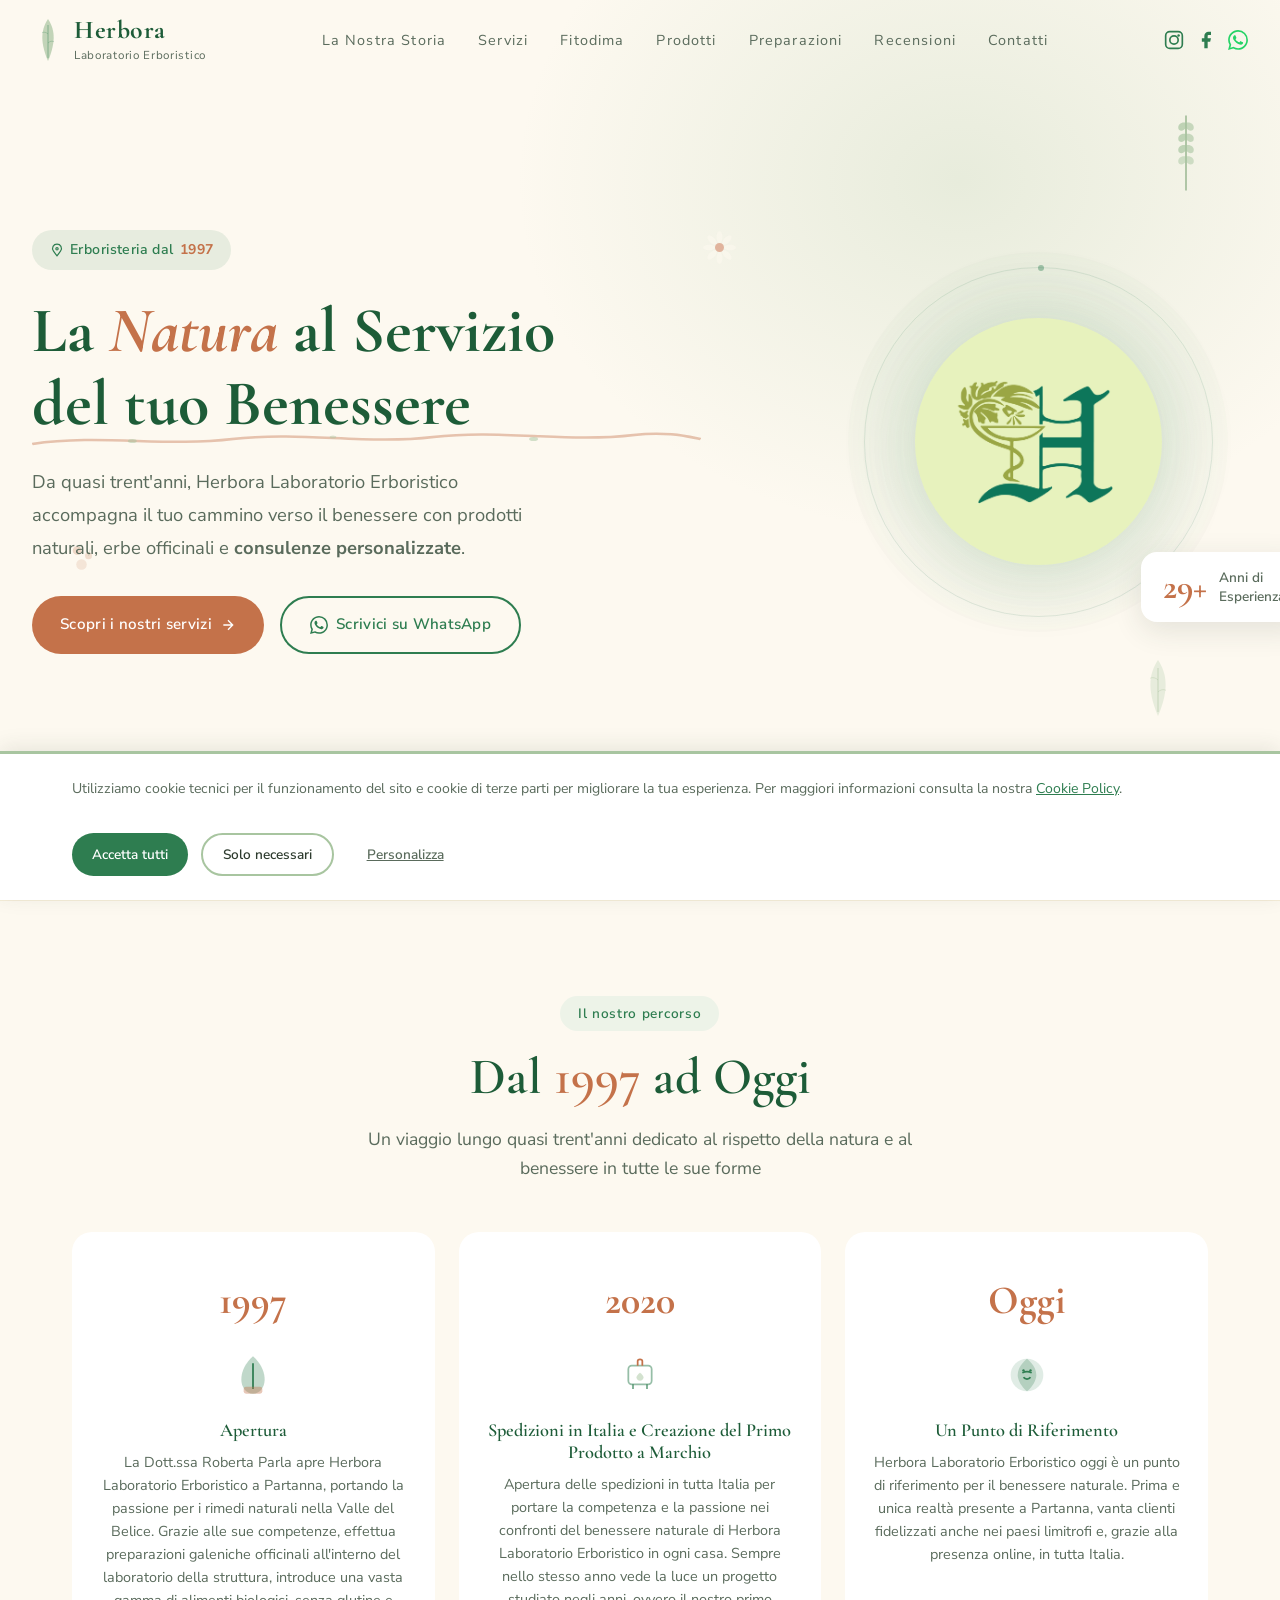
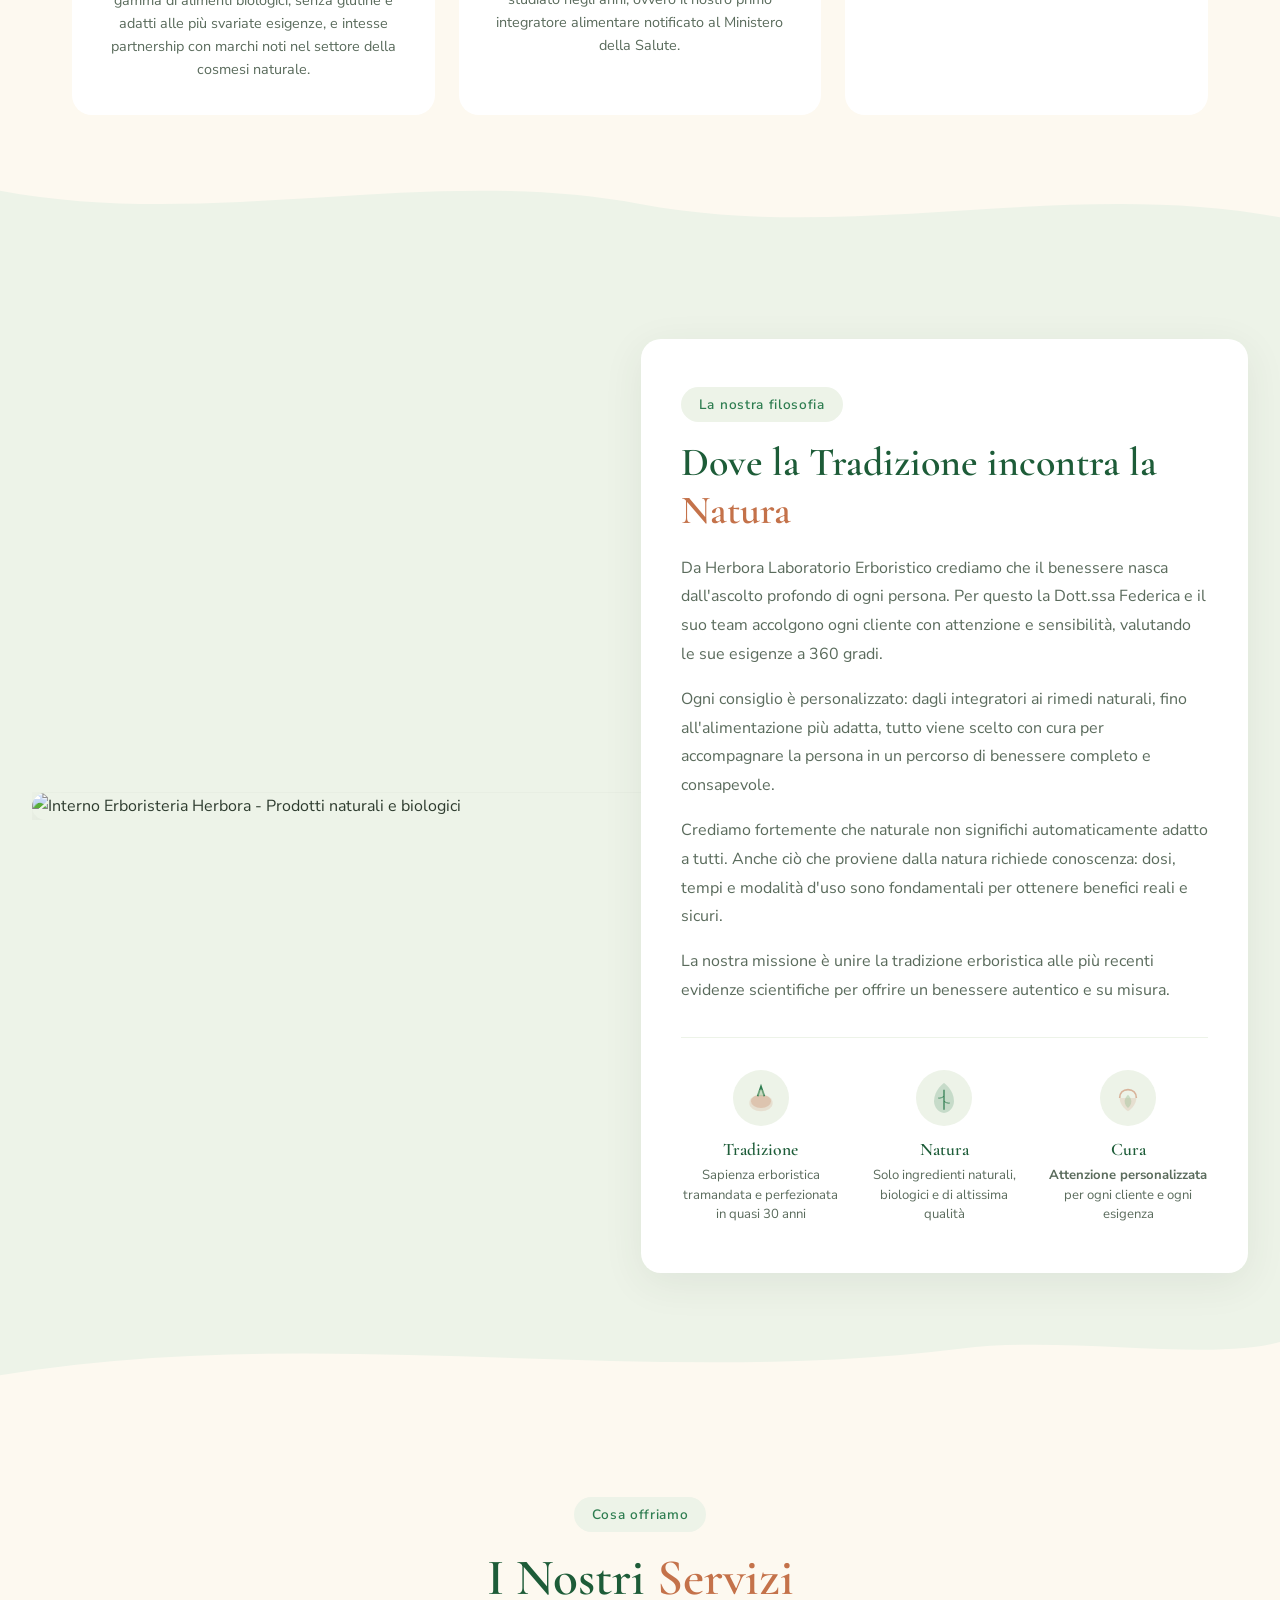
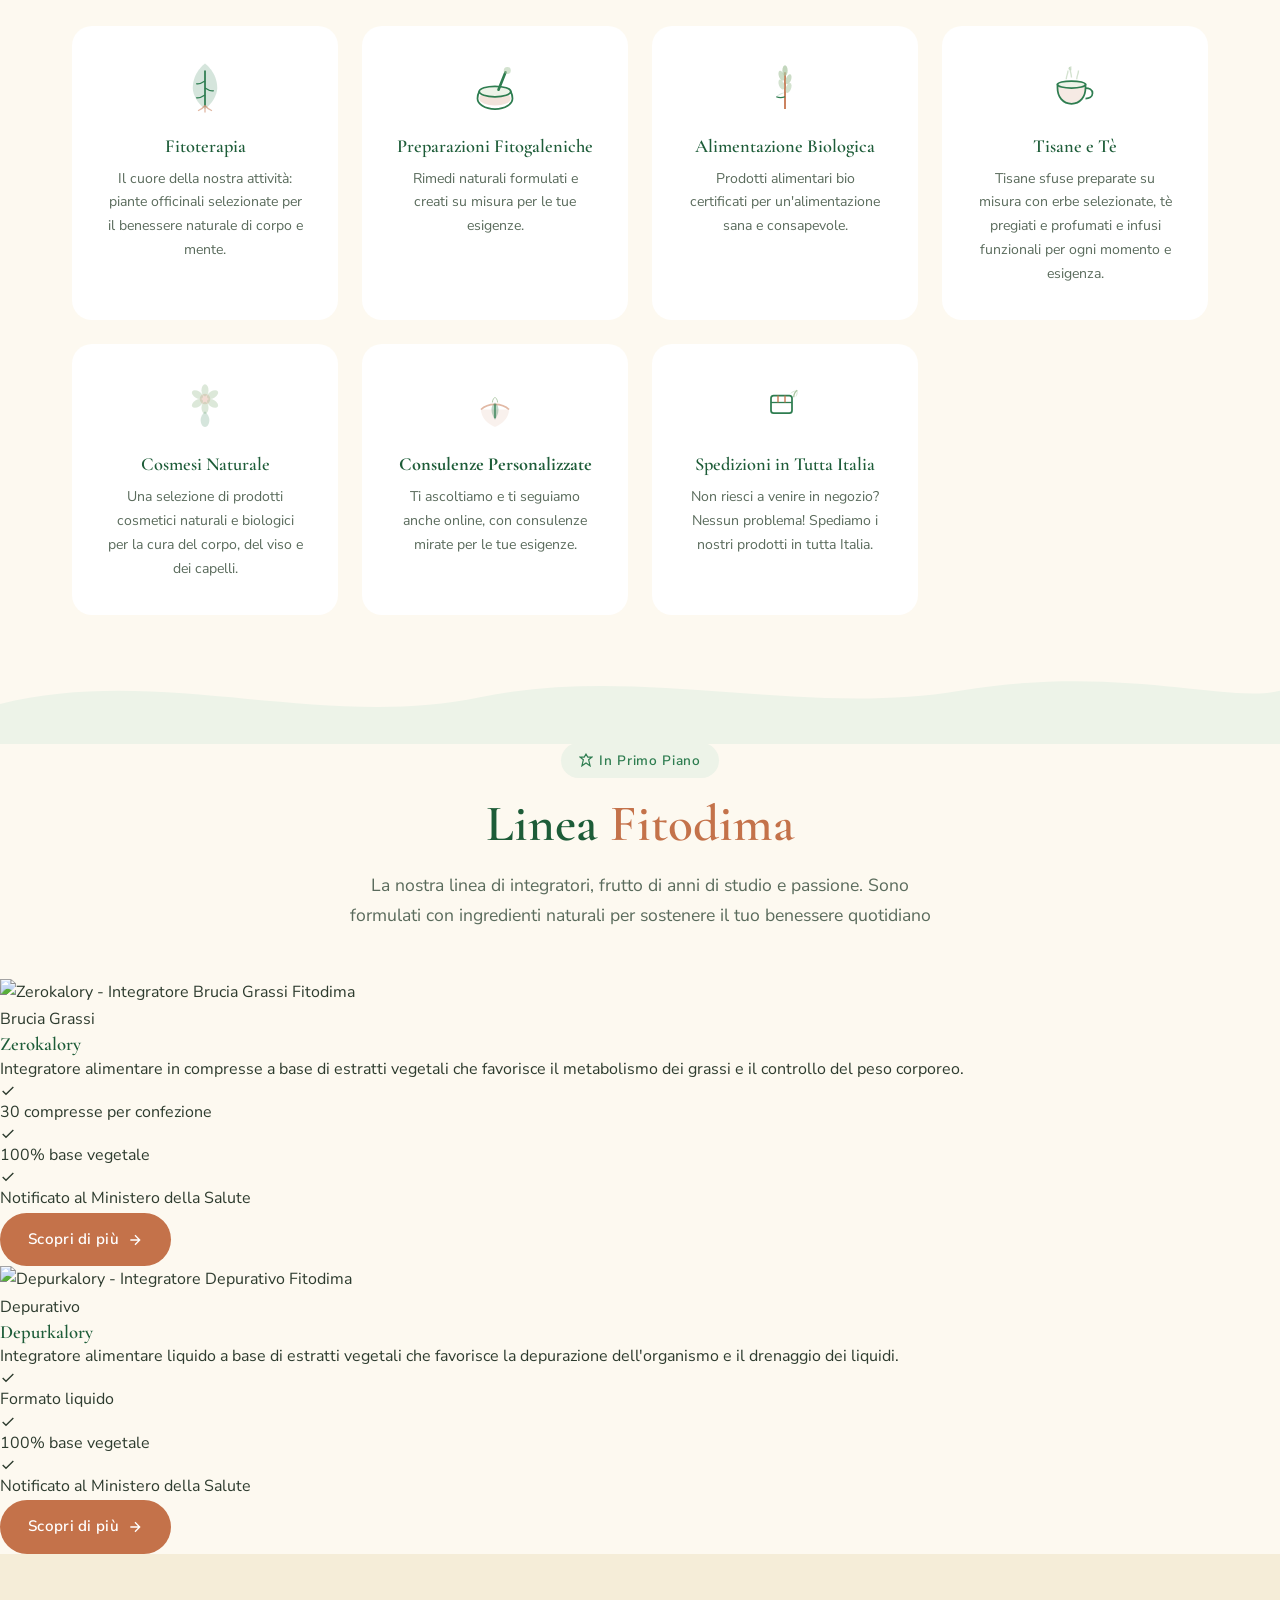
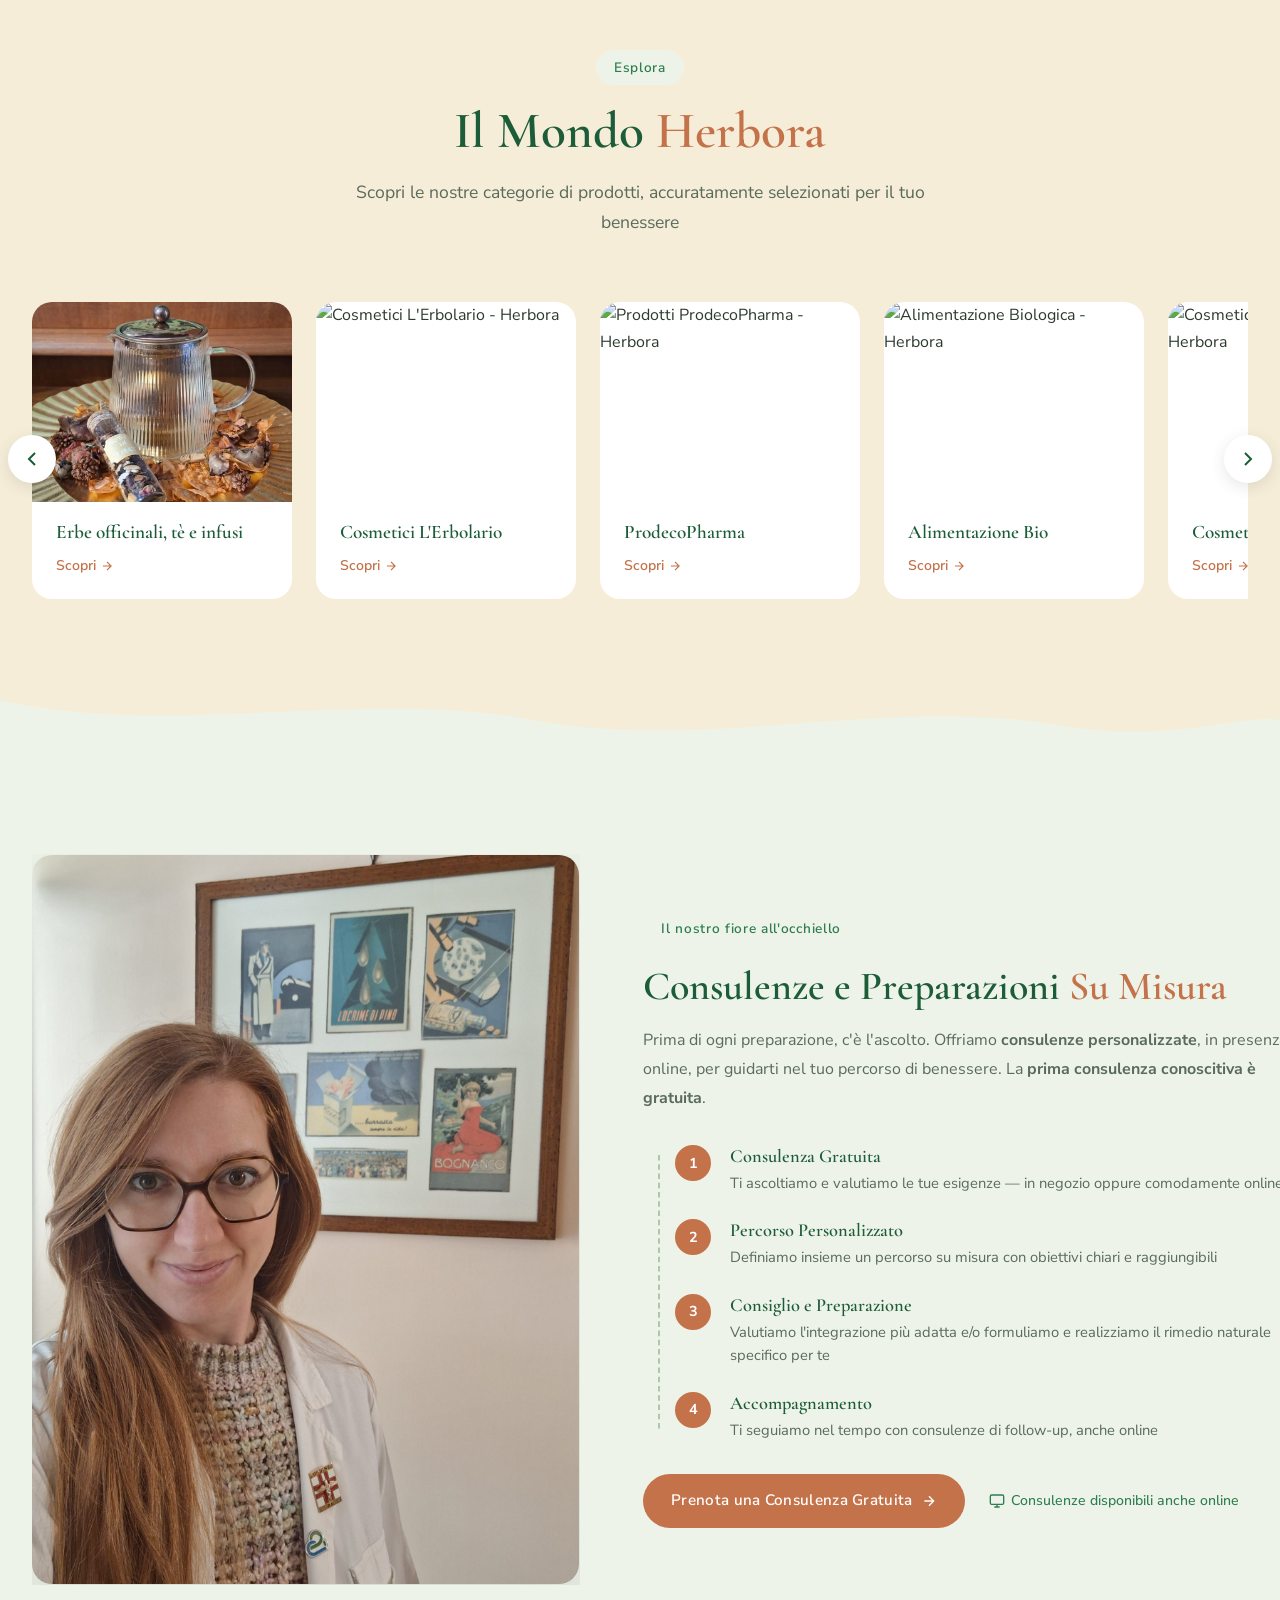
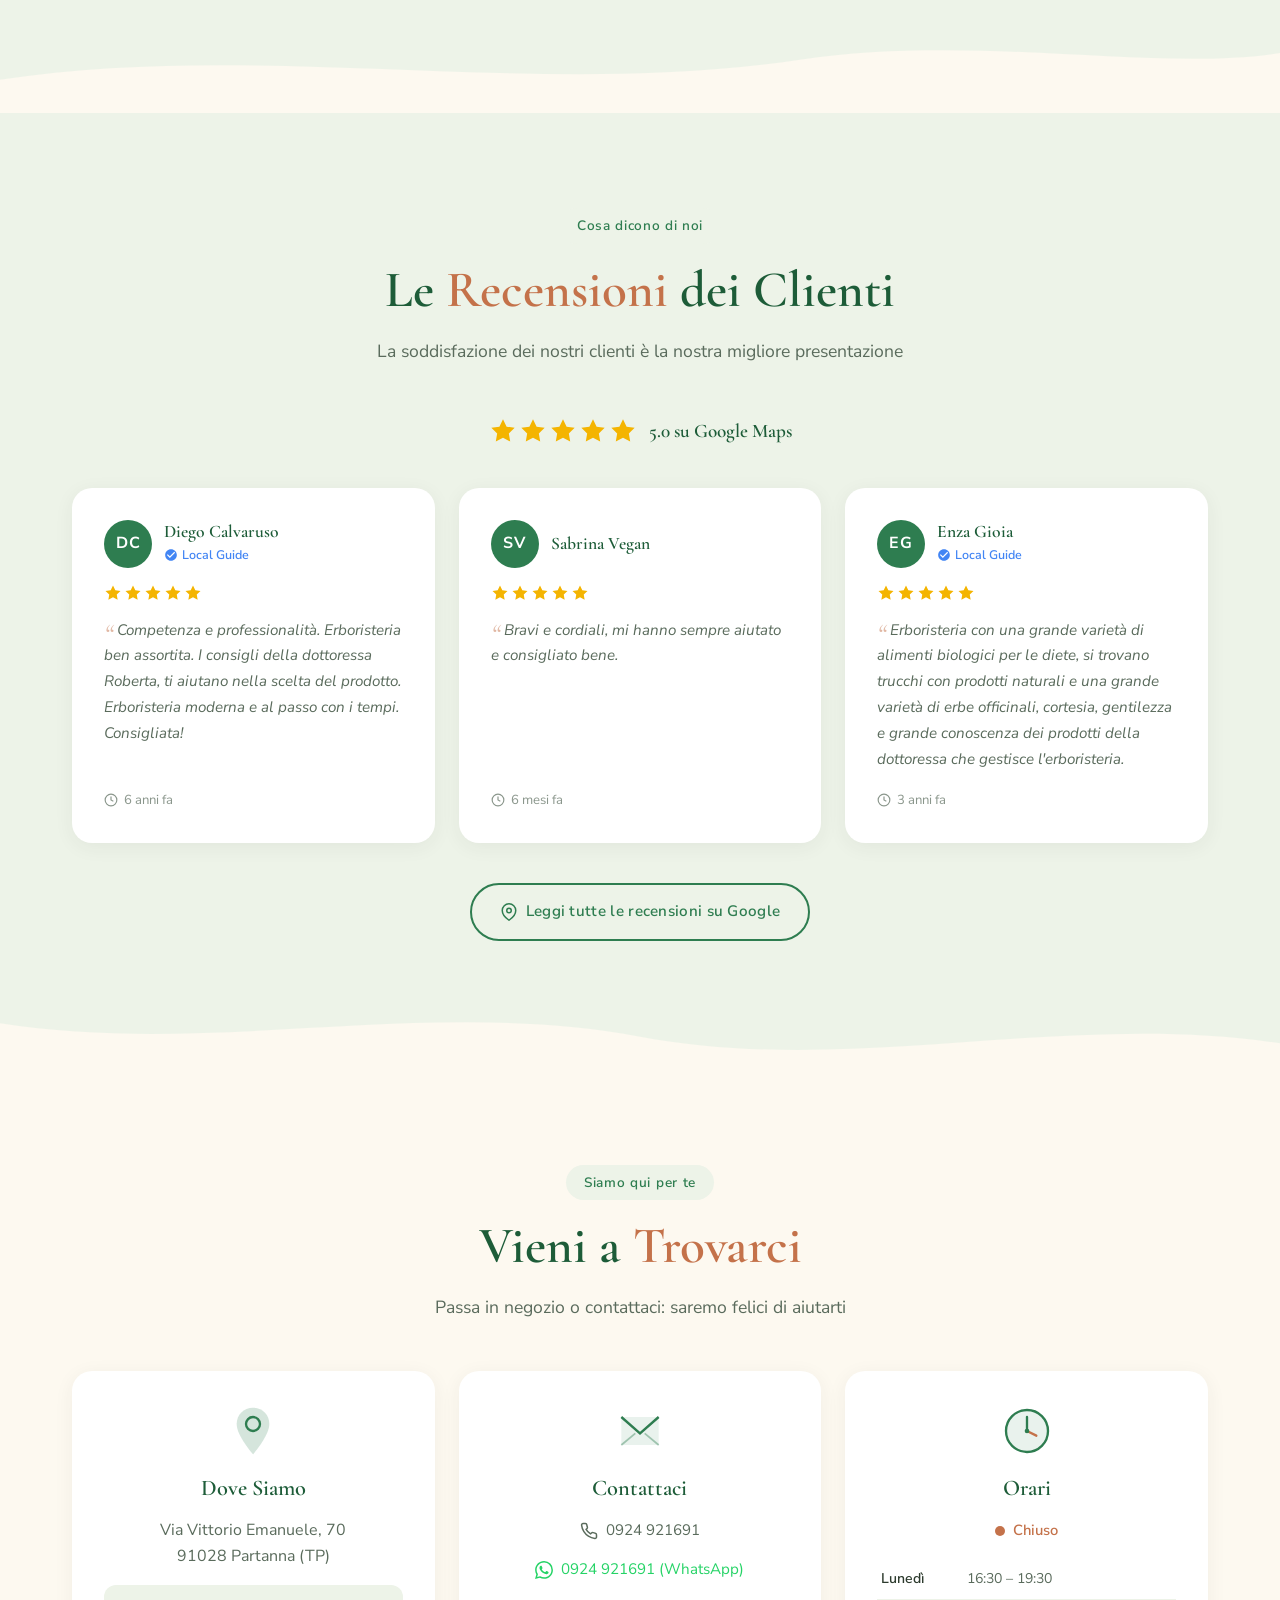
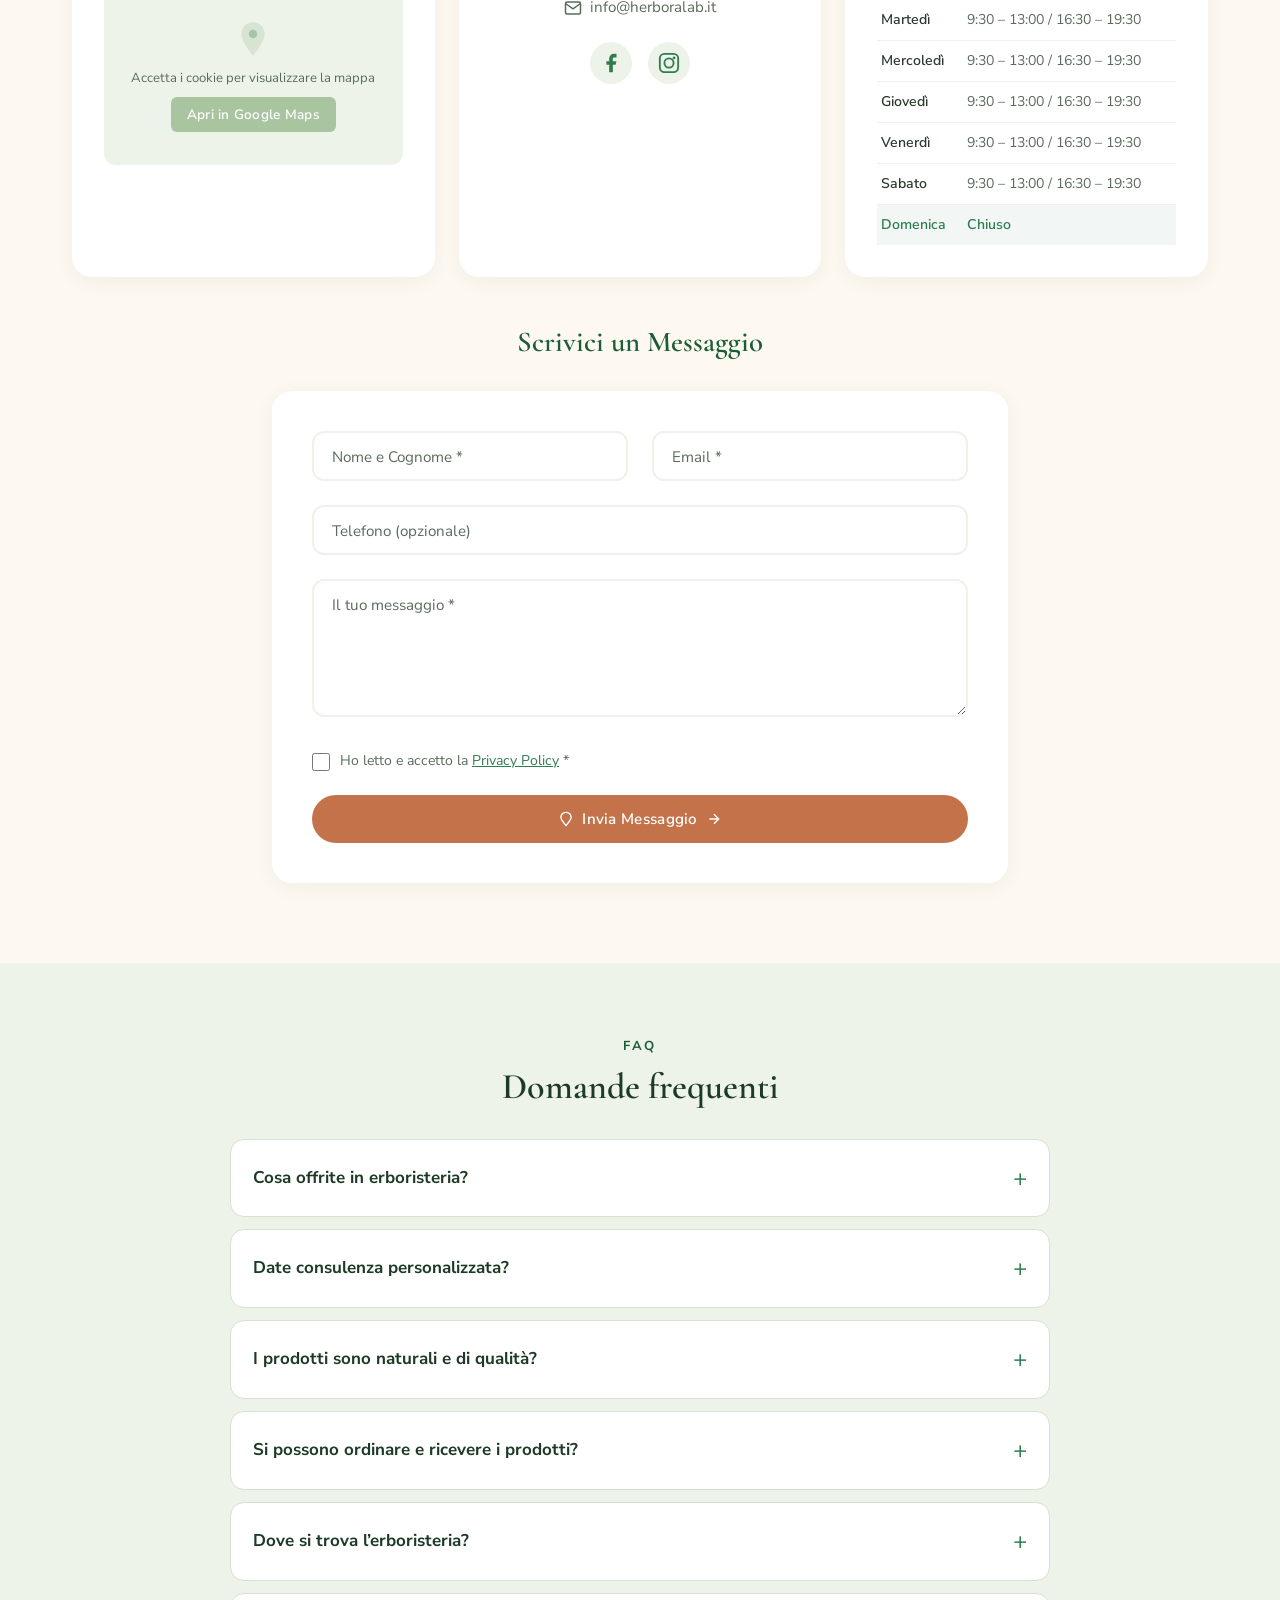
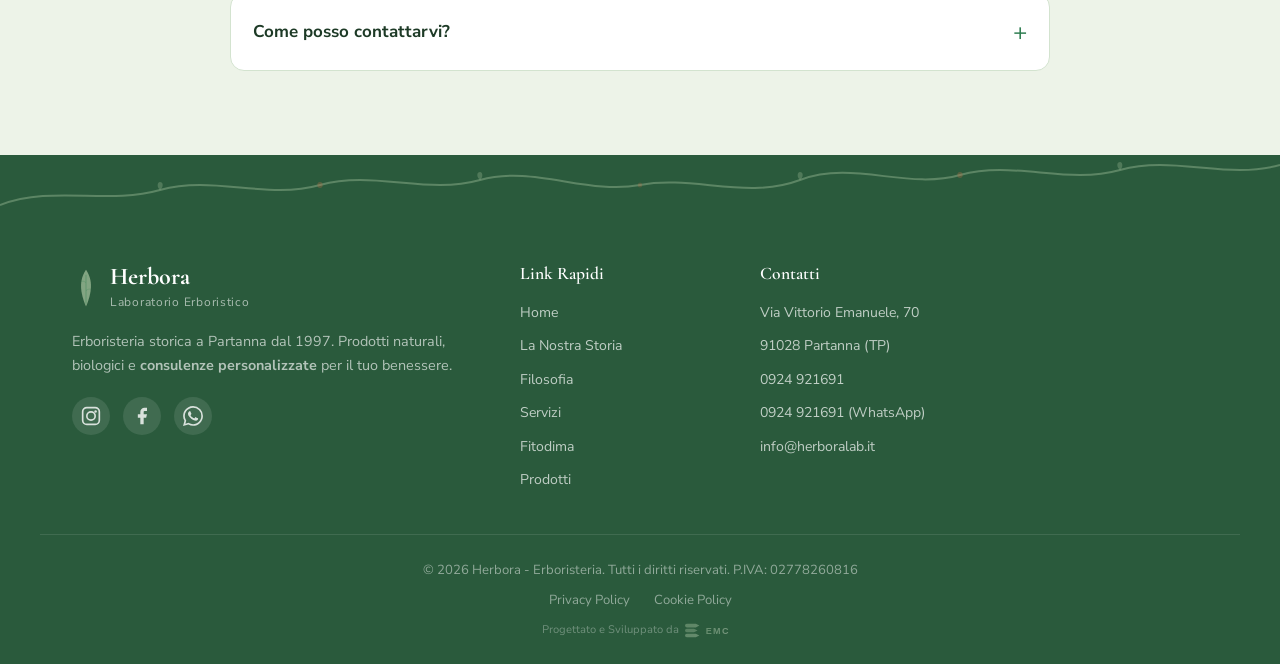
==== commit 3a80ffac: "Form contatti: rimosso fallback formsubmit.co, solo Google Apps Script Il form usava già l'endpoint " ====
--- a/index.html
+++ b/index.html
@@ -5,6 +5,13 @@
     <meta name="viewport" content="width=device-width, initial-scale=1.0">
     <title>Herbora Laboratorio Erboristico - Erboristeria a Partanna dal 1997 | Fitoterapia, Prodotti Naturali e Biologici</title>
     <meta name="description" content="Herbora, erboristeria storica a Partanna (TP) dal 1997. Fitoterapia, preparazioni galeniche, cosmetici naturali, alimentazione biologica e consulenze personalizzate con Federica Ferrante.">
+    <meta name="geo.region" content="IT-TP">
+    <meta name="geo.placename" content="Partanna">
+    <meta name="geo.position" content="37.7284;12.8892">
+    <meta name="ICBM" content="37.7284, 12.8892">
+    <meta name="twitter:card" content="summary">
+    <meta name="twitter:title" content="Herbora - Erboristeria a Partanna dal 1997">
+    <meta name="twitter:description" content="La natura al servizio del tuo benessere. Fitoterapia, prodotti naturali e biologici, consulenze personalizzate.">
     <meta name="keywords" content="erboristeria Partanna, fitoterapia, prodotti naturali, biologico, tisane, cosmetici naturali, preparazioni galeniche, Herbora, Federica Ferrante, erboristeria Trapani, L'Erbolario, ProdecoPharma, PuroBio, Gianluca Mech, GUAM, alimentazione bio">
     <meta name="author" content="Herbora - Erboristeria">
     <meta name="robots" content="index, follow">
@@ -1015,11 +1022,7 @@
         <!-- Contact Form -->
         <div class="contatti-form-wrapper">
             <h3 class="contatti-form-title">Scrivici un Messaggio</h3>
-            <form class="contatti-form" id="contactForm" action="https://formsubmit.co/info@herboralab.it" method="POST">
-                <input type="hidden" name="_subject" value="Nuovo messaggio dal sito Herbora">
-                <input type="hidden" name="_captcha" value="false">
-                <input type="hidden" name="_next" value="https://herboralab.it/#contatti">
-                <input type="text" name="_honey" style="display:none">
+            <form class="contatti-form" id="contactForm" action="#" method="POST">
 
                 <div class="form-row">
                     <div class="form-group">
@@ -1033,7 +1036,7 @@
                 </div>
 
                 <div class="form-group">
-                    <input type="tel" id="formTelefono" name="telefono" autocomplete="tel">
+                    <input type="tel" id="formTelefono" name="telefono" inputmode="numeric" pattern="[0-9+ ]*" maxlength="20" oninput="this.value=this.value.replace(/[^0-9+ ]/g,'')" autocomplete="tel">
                     <label for="formTelefono">Telefono (opzionale)</label>
                 </div>
 
@@ -1052,6 +1055,7 @@
                     Invia Messaggio
                     <svg width="16" height="16" viewBox="0 0 24 24" fill="none" stroke="currentColor" stroke-width="2"><path d="M5 12h14M12 5l7 7-7 7"/></svg>
                 </button>
+                <div class="form-note" id="formNote"></div>
             </form>
         </div>
     </section>
@@ -1217,5 +1221,50 @@
 
     <script src="js/cookie.js"></script>
     <script src="js/main.js"></script>
+
+    <div id="toast" role="status" aria-live="polite"></div>
+    <style>
+    .form-note{font-size:14px;margin-top:12px;padding:11px 14px;border-radius:10px;display:none;font-weight:600}
+    .form-note.ok{display:block;background:rgba(76,140,89,.14);color:#3a6b4a}
+    .form-note.err{display:block;background:rgba(199,57,49,.12);color:#c0392b}
+    #toast{position:fixed;left:50%;top:16px;transform:translate(-50%,-24px);max-width:92%;padding:15px 22px;border-radius:14px;font-size:15px;font-weight:700;color:#fff;text-align:center;box-shadow:0 14px 38px rgba(0,0,0,.28);z-index:99999;opacity:0;pointer-events:none;transition:opacity .3s ease,transform .3s ease}
+    #toast.show{opacity:1;transform:translate(-50%,0)}
+    #toast.ok{background:#3a6b4a}#toast.err{background:#c0392b}
+    </style>
+    <!-- Contact form: script ISOLATO e indipendente (invio via Apps Script EMC, site: herbora). -->
+    <script>
+    (function(){
+      function init(){
+        var form=document.getElementById('contactForm');
+        if(!form) return;
+        var note=document.getElementById('formNote');
+        var API='https://script.google.com/macros/s/AKfycbxLCgN0-mHN86Dk37a5m-p2A3DgMjc8b__aCO_9oBA_amLUn5MlipebKalo5qNIoSWl/exec';
+        var OK='Grazie! Abbiamo ricevuto il tuo messaggio, ti ricontatteremo al più presto.';
+        var ERR='Ops, qualcosa è andato storto. Riprova o scrivici su WhatsApp.';
+        var REQ='Compila i campi obbligatori (nome, email e messaggio).';
+        var PRIV='Per inviare, accetta la Privacy Policy.';
+        function val(id){var el=document.getElementById(id);return el?el.value.trim():'';}
+        function showToast(msg,type){var t=document.getElementById('toast');if(!t)return;t.textContent=msg;t.className=type;setTimeout(function(){t.classList.add('show');},10);clearTimeout(t._t);t._t=setTimeout(function(){t.classList.remove('show');},6000);}
+        function showNote(type,msg){if(note){note.className='form-note '+type;note.textContent=msg;}showToast(msg,type);try{if(note)note.scrollIntoView({behavior:'smooth',block:'center'});}catch(e){}}
+        var btn=form.querySelector('.btn-submit');
+        var btnLabel=btn?btn.innerHTML:'';
+        form.addEventListener('submit',function(e){
+          e.preventDefault();
+          var honey=form.querySelector('[name="_honey"]');
+          if(honey&&honey.value) return;
+          var nome=val('formNome'), email=val('formEmail'), messaggio=val('formMessaggio');
+          var privacy=document.getElementById('formPrivacy');
+          if(!nome||!email||!messaggio){showNote('err',REQ);return;}
+          if(privacy&&!privacy.checked){showNote('err',PRIV);if(privacy)privacy.focus();return;}
+          if(btn){btn.disabled=true;btn.textContent='Invio in corso...';}
+          fetch(API,{method:'POST',mode:'no-cors',headers:{'Content-Type':'text/plain;charset=utf-8'},body:JSON.stringify({site:'herbora',name:nome,email:email,phone:val('formTelefono'),message:messaggio})})
+          .then(function(){showNote('ok',OK);form.reset();})
+          .catch(function(){showNote('err',ERR);})
+          .finally(function(){if(btn){btn.disabled=false;btn.innerHTML=btnLabel;}});
+        });
+      }
+      if(document.readyState==='loading'){document.addEventListener('DOMContentLoaded',init);}else{init();}
+    })();
+    </script>
 </body>
 </html>
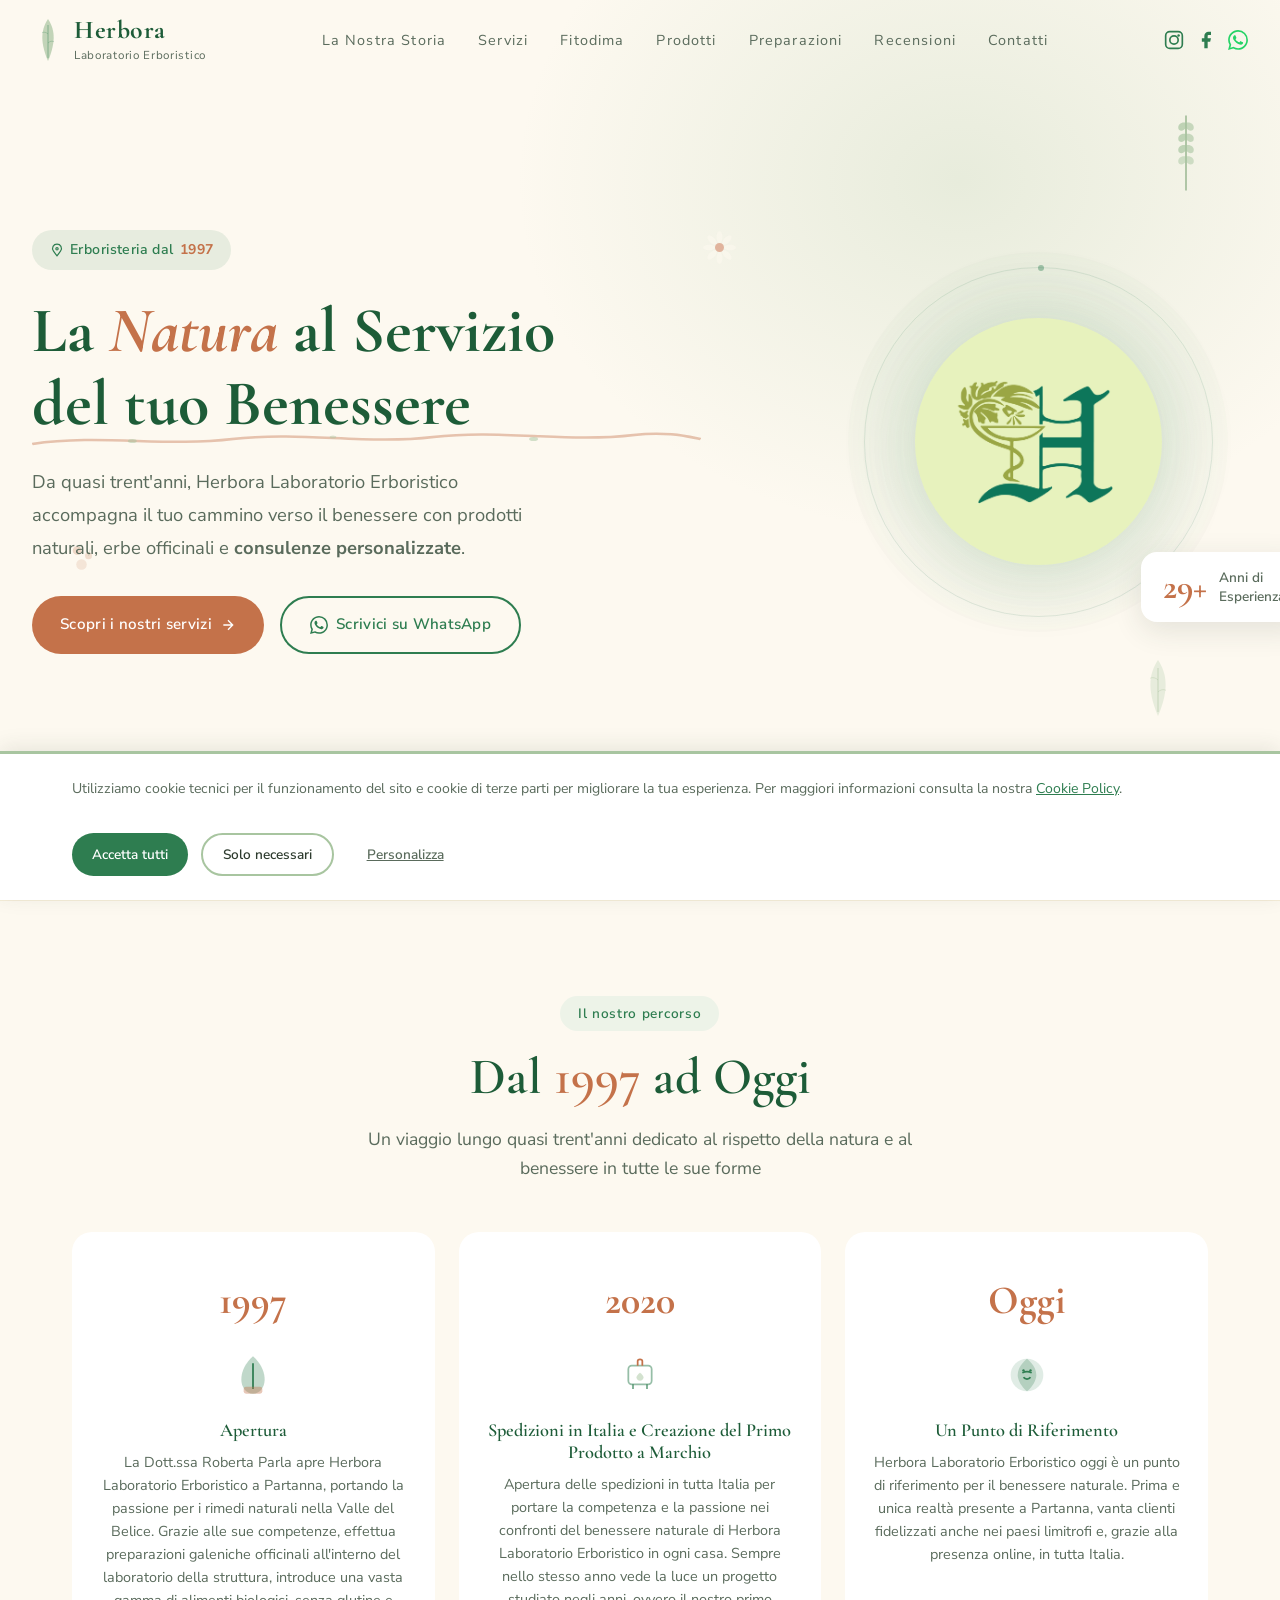
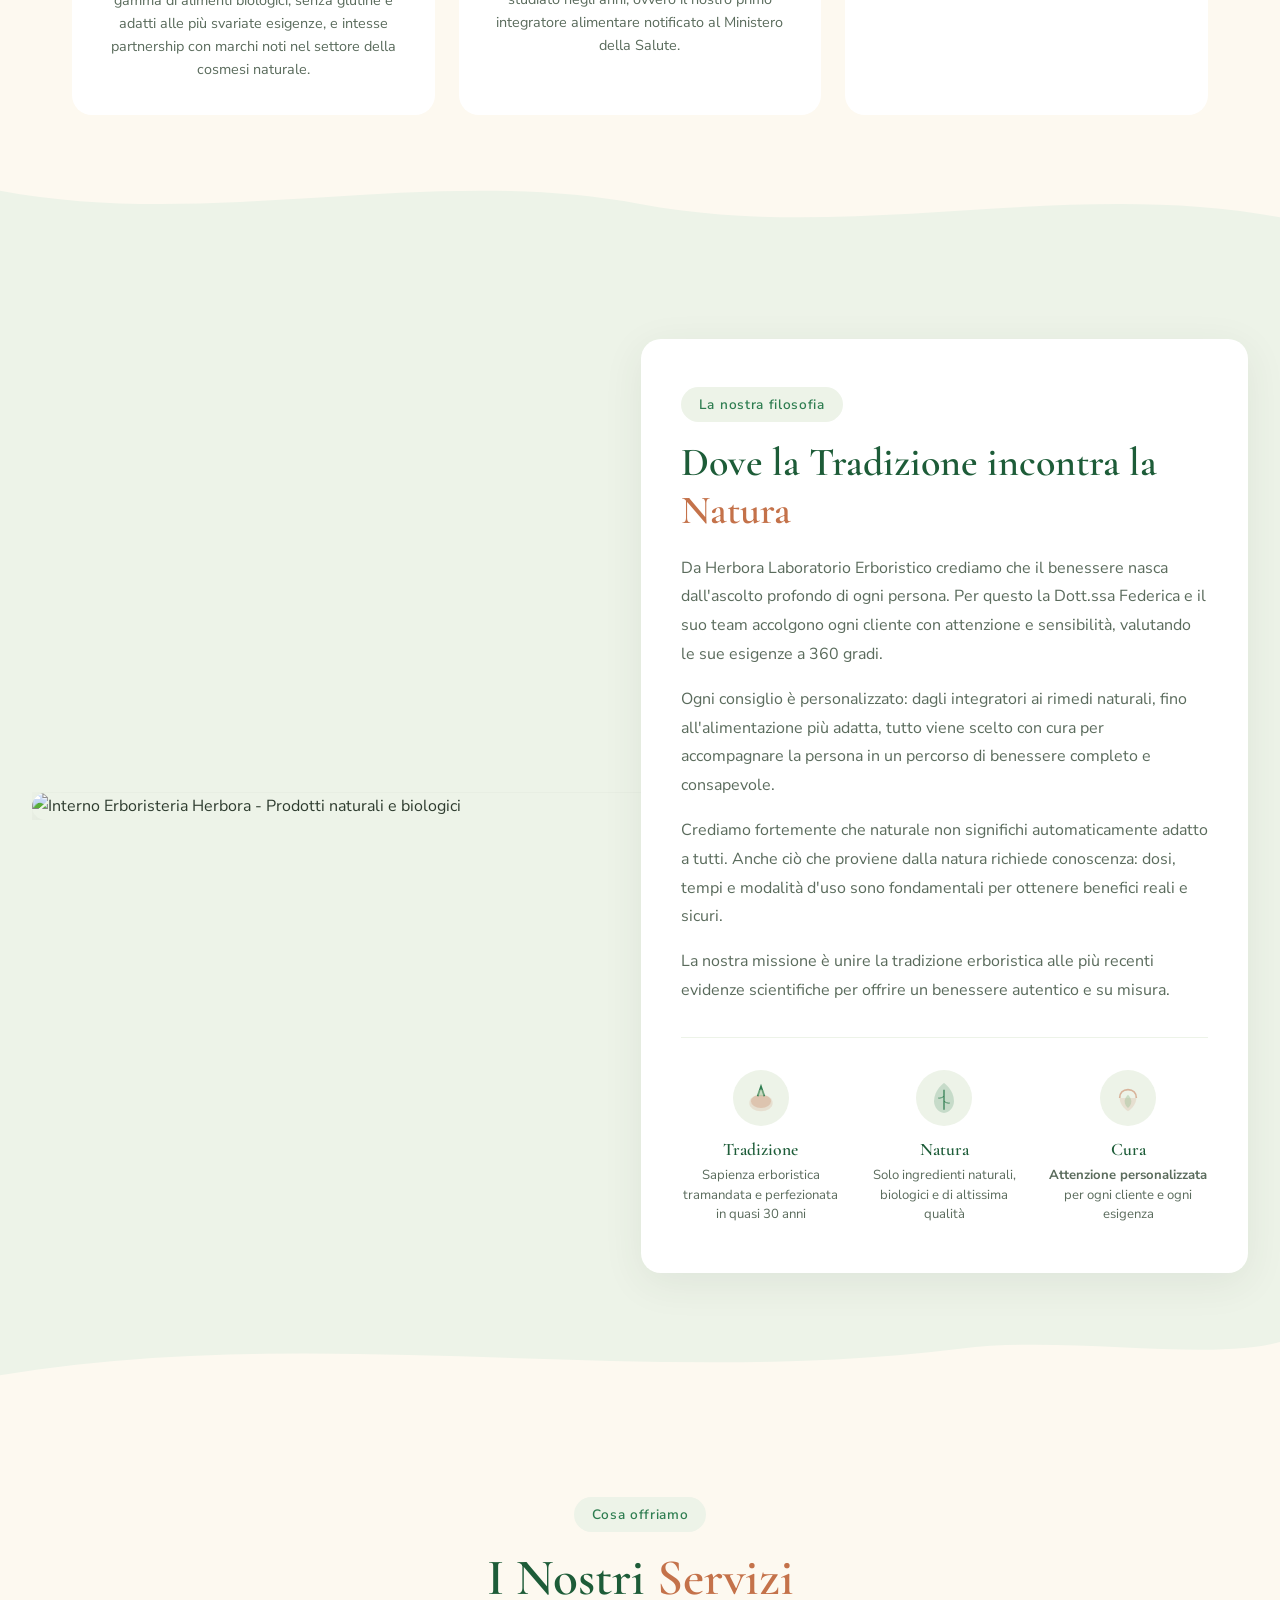
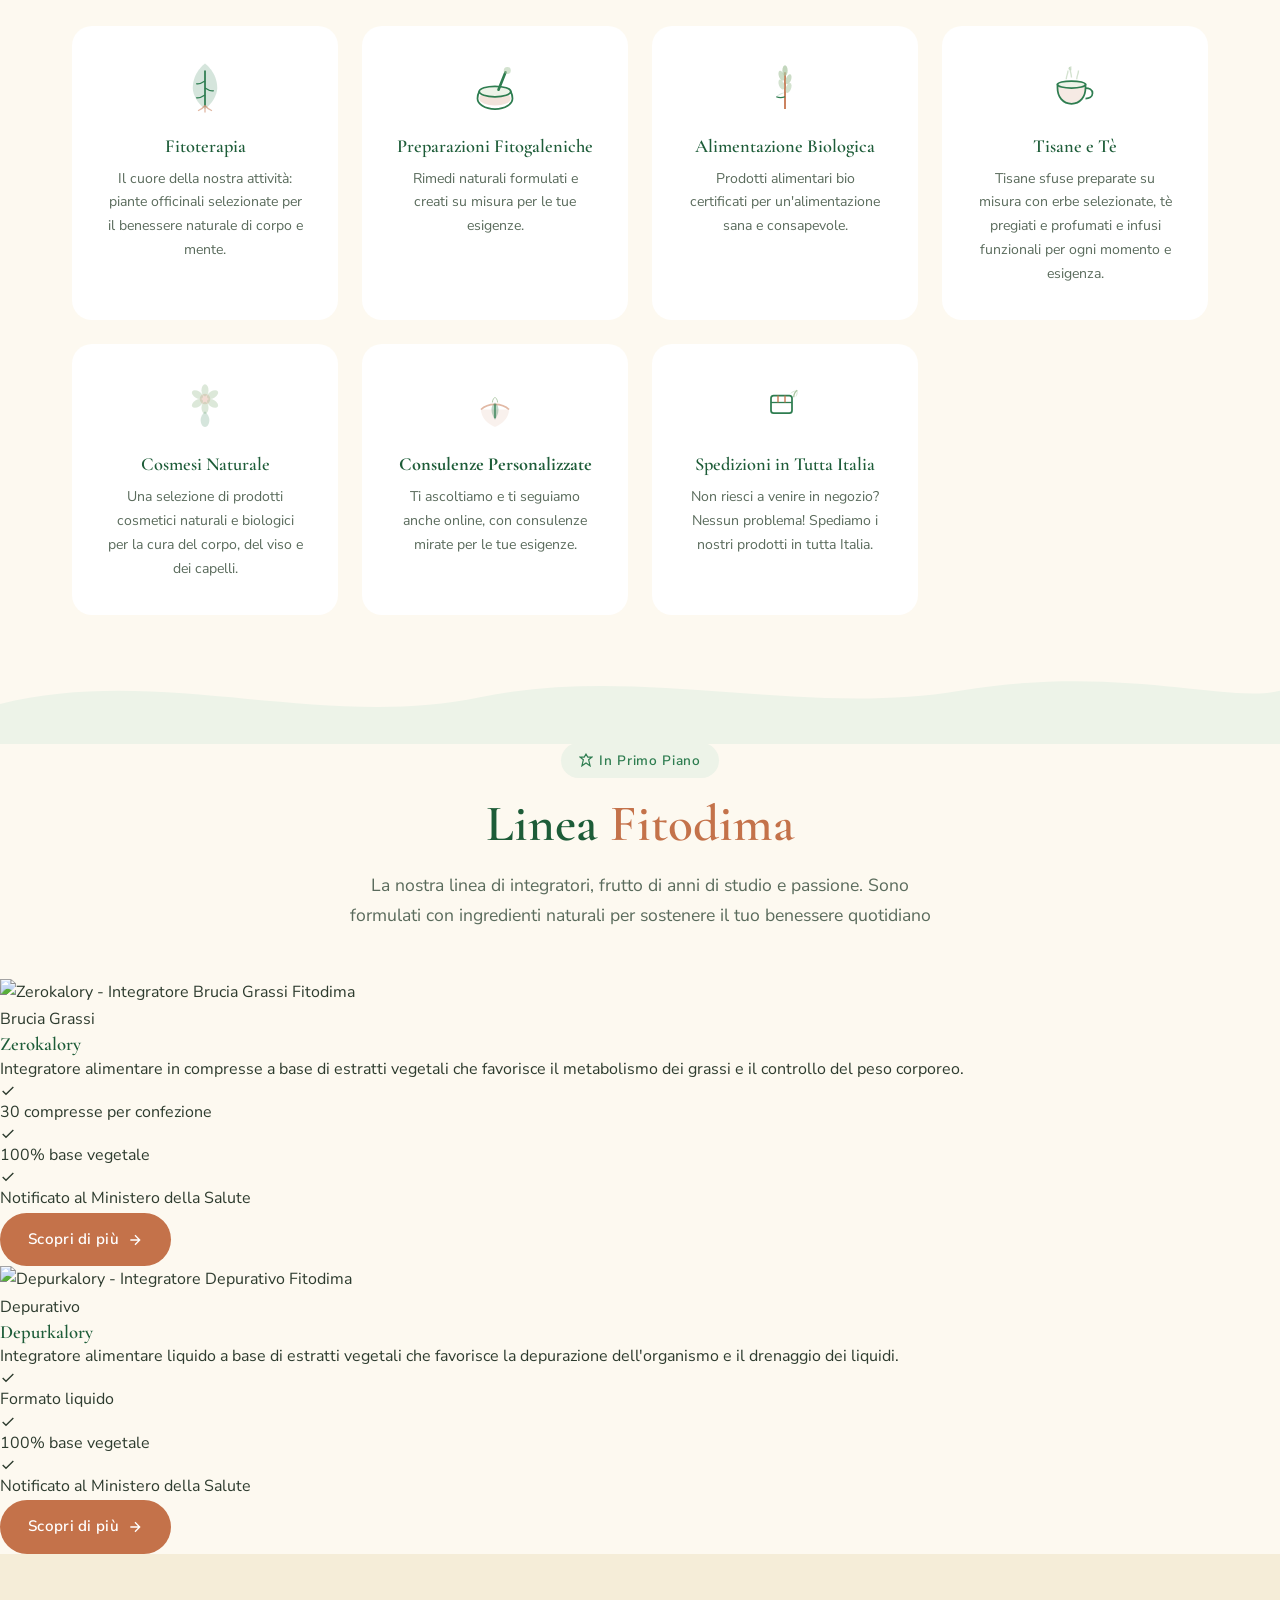
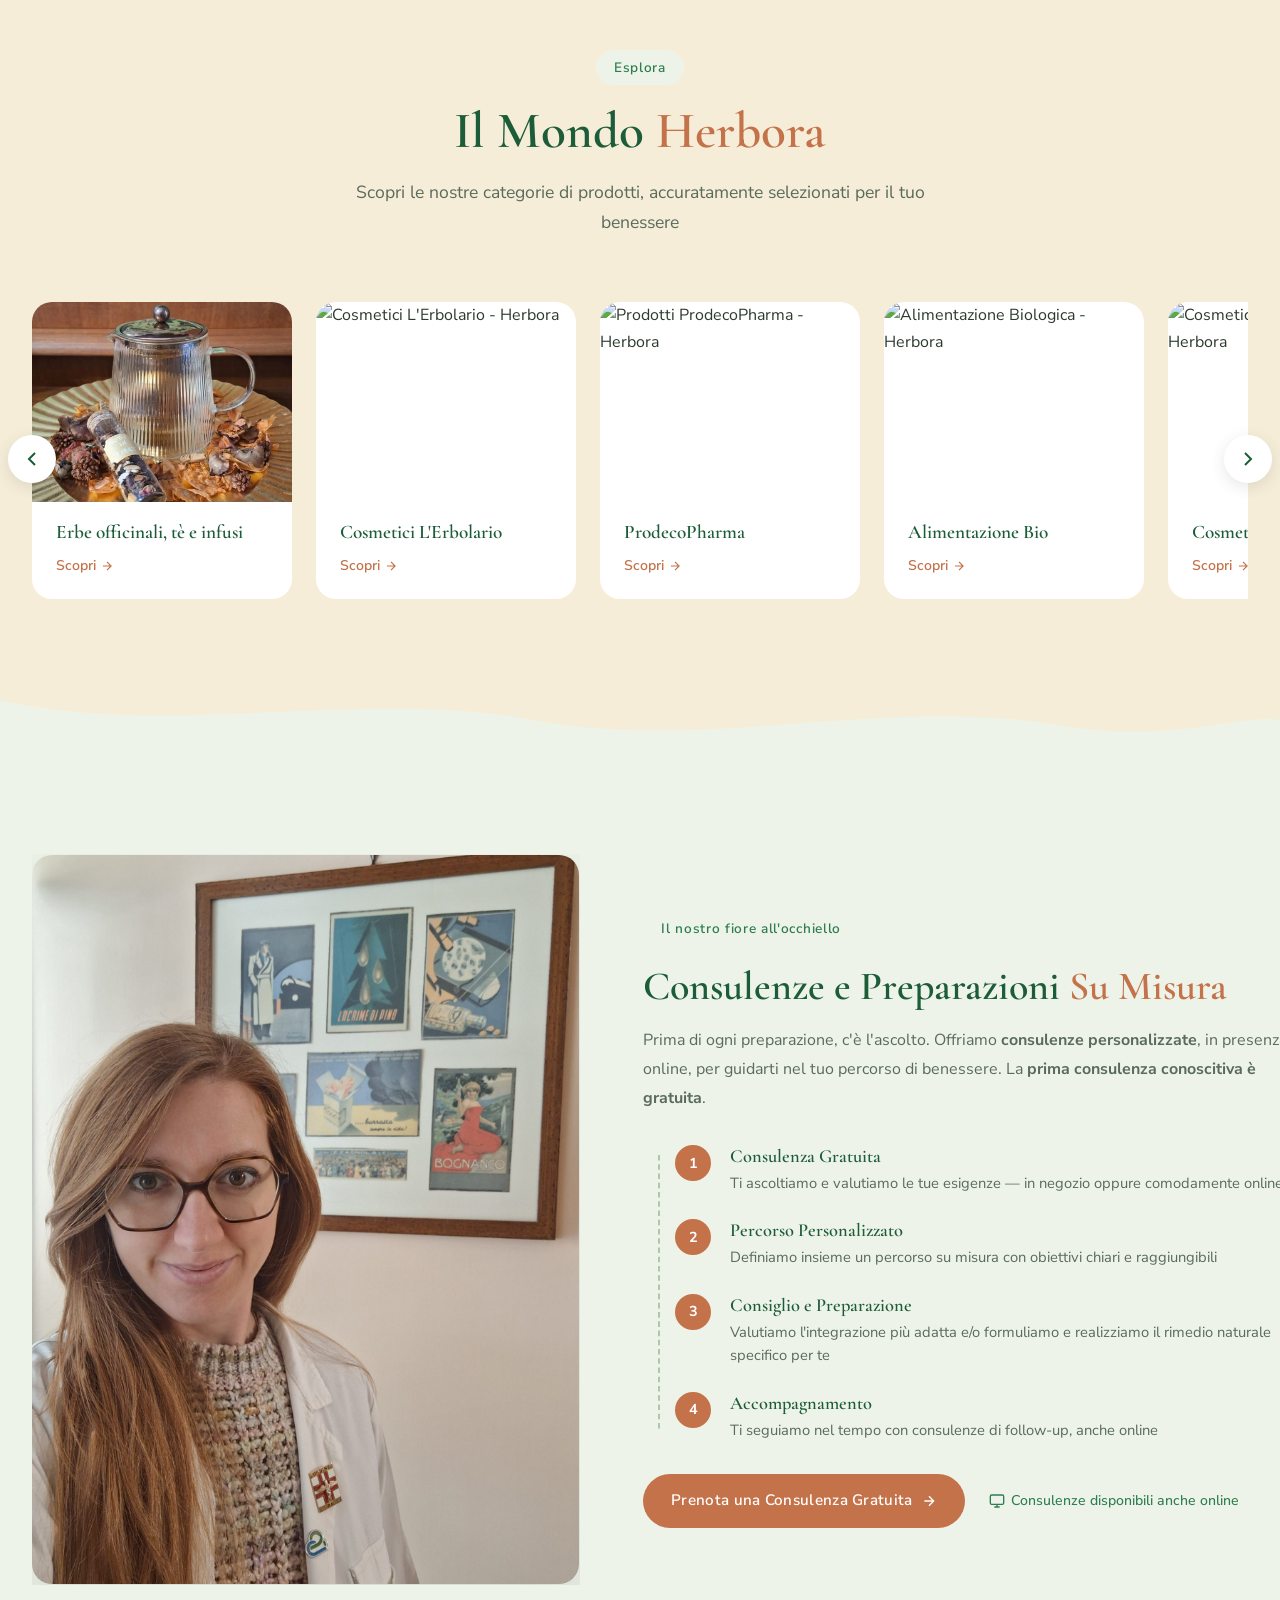
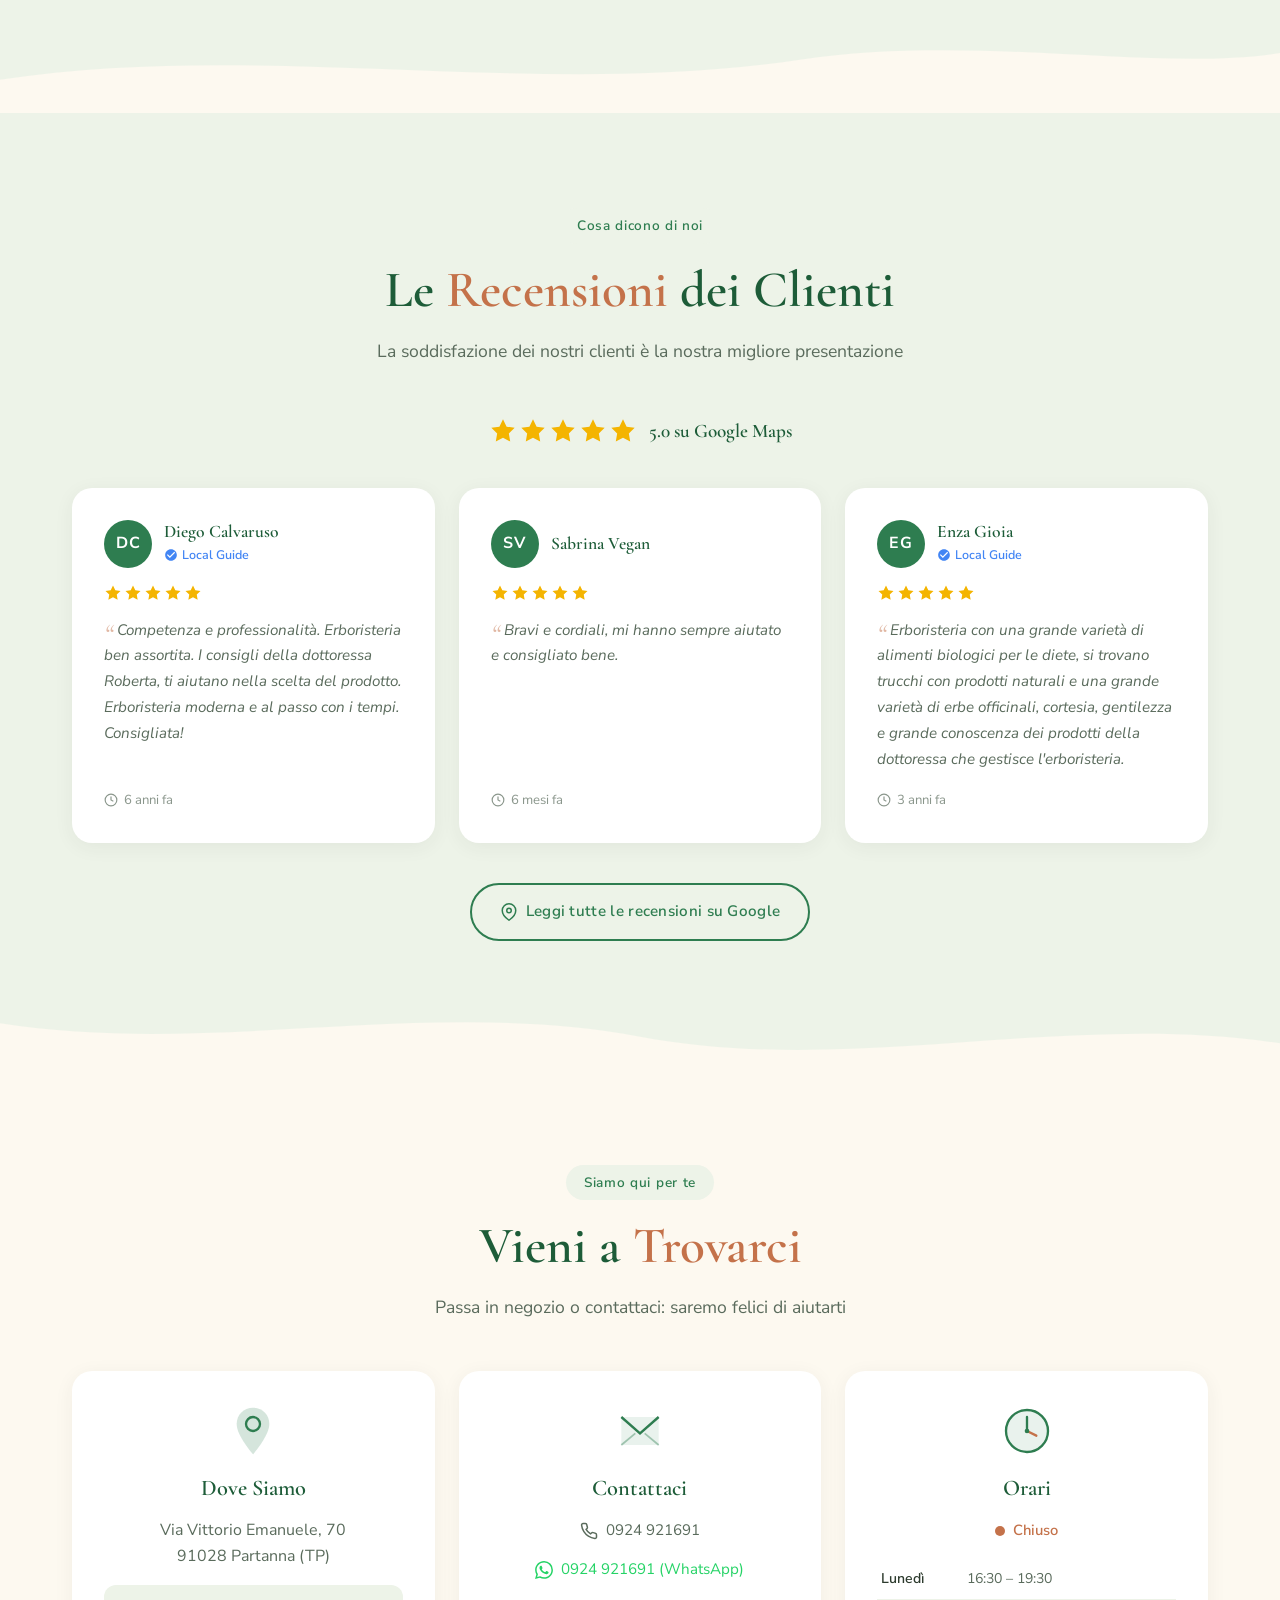
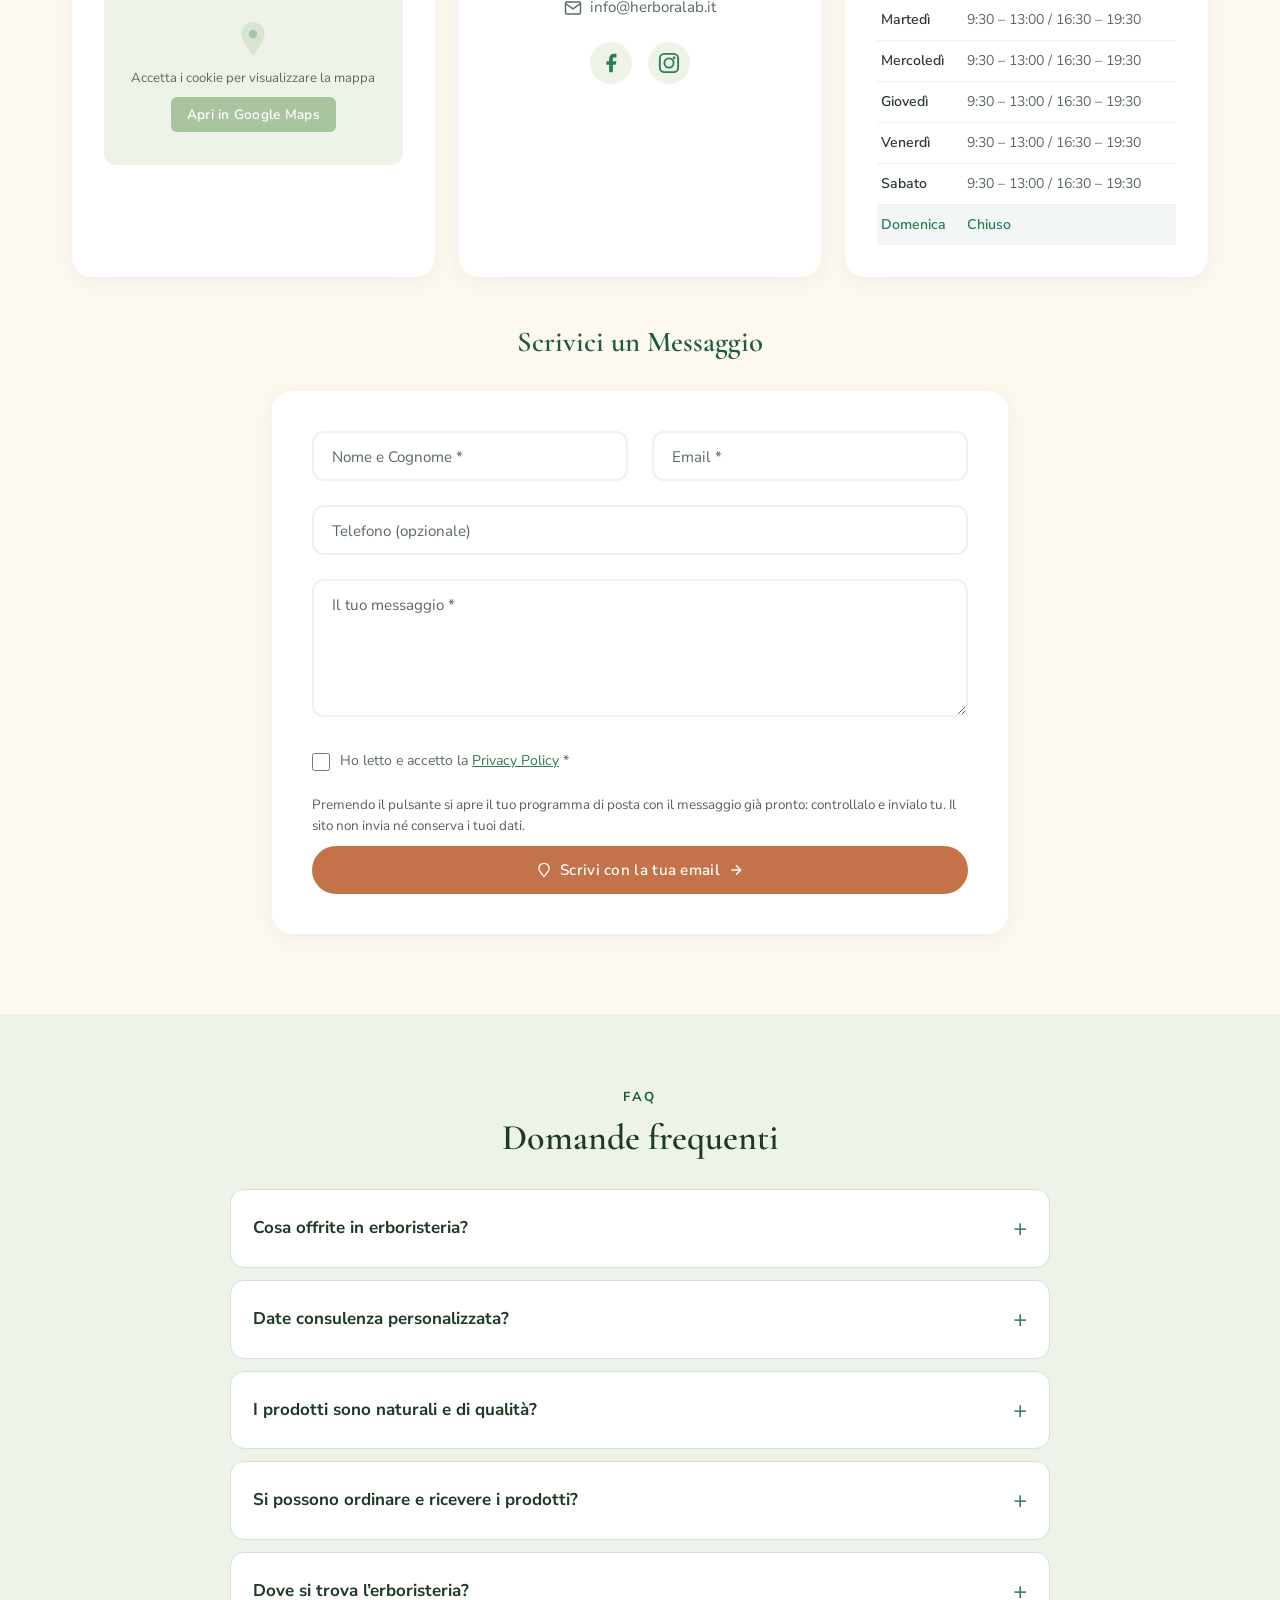
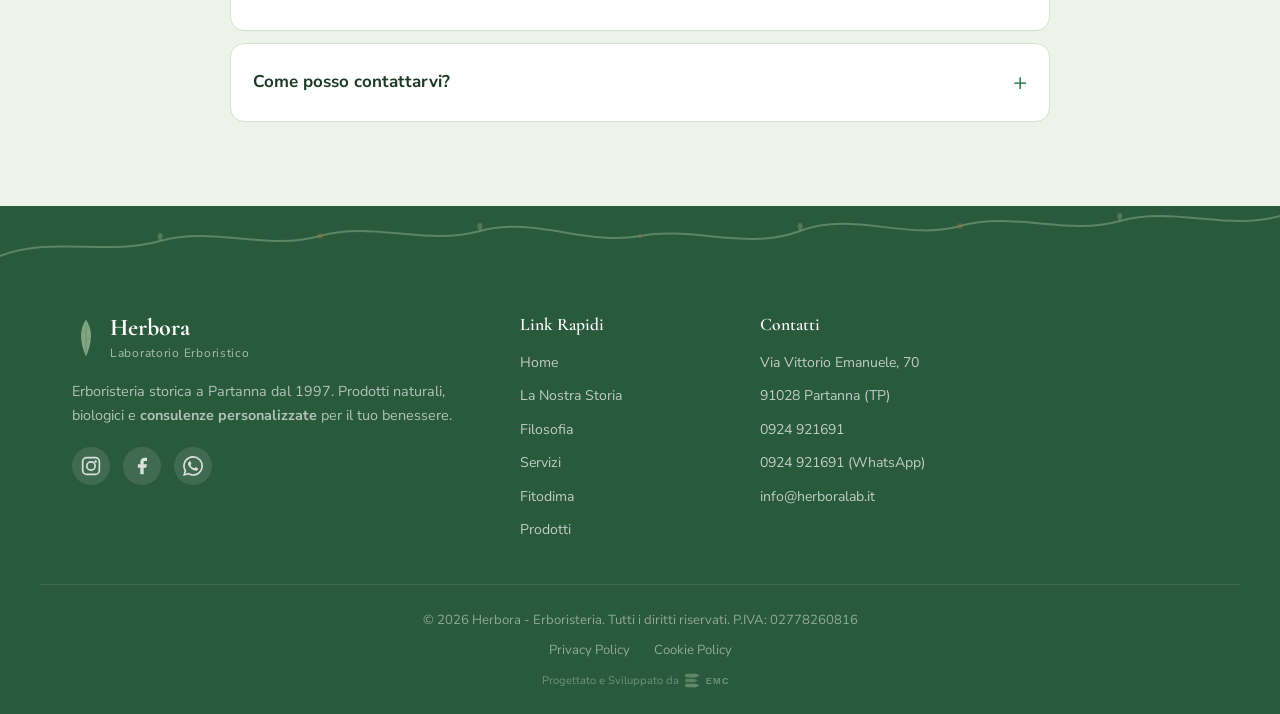
==== commit 92996ada: "Form contatti senza intermediari: apre il programma di posta dell'utente (mailto), privacy aggiornat" ====
--- a/index.html
+++ b/index.html
@@ -1050,9 +1050,10 @@
                     <label for="formPrivacy">Ho letto e accetto la <a href="privacy.html" target="_blank">Privacy Policy</a> *</label>
                 </div>
 
+                <p style="font-size:.84rem;line-height:1.5;opacity:.8;margin:0 0 10px">Premendo il pulsante si apre il tuo programma di posta con il messaggio già pronto: controllalo e invialo tu. Il sito non invia né conserva i tuoi dati.</p>
                 <button type="submit" class="btn btn-primary btn-submit">
                     <svg width="16" height="16" viewBox="0 0 24 24" fill="none" stroke="currentColor" stroke-width="2"><path d="M12 2C6 2 2 8 6 14c2 3 6 8 6 8s4-5 6-8c4-6 0-12-6-12z"/></svg>
-                    Invia Messaggio
+                    Scrivi con la tua email
                     <svg width="16" height="16" viewBox="0 0 24 24" fill="none" stroke="currentColor" stroke-width="2"><path d="M5 12h14M12 5l7 7-7 7"/></svg>
                 </button>
                 <div class="form-note" id="formNote"></div>
@@ -1238,9 +1239,9 @@
         var form=document.getElementById('contactForm');
         if(!form) return;
         var note=document.getElementById('formNote');
-        var API='https://script.google.com/macros/s/AKfycbxLCgN0-mHN86Dk37a5m-p2A3DgMjc8b__aCO_9oBA_amLUn5MlipebKalo5qNIoSWl/exec';
-        var OK='Grazie! Abbiamo ricevuto il tuo messaggio, ti ricontatteremo al più presto.';
-        var ERR='Ops, qualcosa è andato storto. Riprova o scrivici su WhatsApp.';
+        // Nessun server intermedio: il modulo apre il programma di posta dell'utente con il messaggio pronto.
+        var TO='info@herboralab.it';
+        var OK='Si è aperto il tuo programma di posta con il messaggio pronto: controllalo e premi Invia. Se non si apre nulla, scrivici a '+TO+'.';
         var REQ='Compila i campi obbligatori (nome, email e messaggio).';
         var PRIV='Per inviare, accetta la Privacy Policy.';
         function val(id){var el=document.getElementById(id);return el?el.value.trim():'';}
@@ -1256,11 +1257,9 @@
           var privacy=document.getElementById('formPrivacy');
           if(!nome||!email||!messaggio){showNote('err',REQ);return;}
           if(privacy&&!privacy.checked){showNote('err',PRIV);if(privacy)privacy.focus();return;}
-          if(btn){btn.disabled=true;btn.textContent='Invio in corso...';}
-          fetch(API,{method:'POST',mode:'no-cors',headers:{'Content-Type':'text/plain;charset=utf-8'},body:JSON.stringify({site:'herbora',name:nome,email:email,phone:val('formTelefono'),message:messaggio})})
-          .then(function(){showNote('ok',OK);form.reset();})
-          .catch(function(){showNote('err',ERR);})
-          .finally(function(){if(btn){btn.disabled=false;btn.innerHTML=btnLabel;}});
+          var corpo=messaggio+'\n\n— '+nome+'\nEmail: '+email+(val('formTelefono')?'\nTelefono: '+val('formTelefono'):'');
+          window.location.href='mailto:info@herboralab.it?subject='+encodeURIComponent('Richiesta dal sito — '+nome)+'&body='+encodeURIComponent(corpo);
+          showNote('ok',OK);
         });
       }
       if(document.readyState==='loading'){document.addEventListener('DOMContentLoaded',init);}else{init();}
